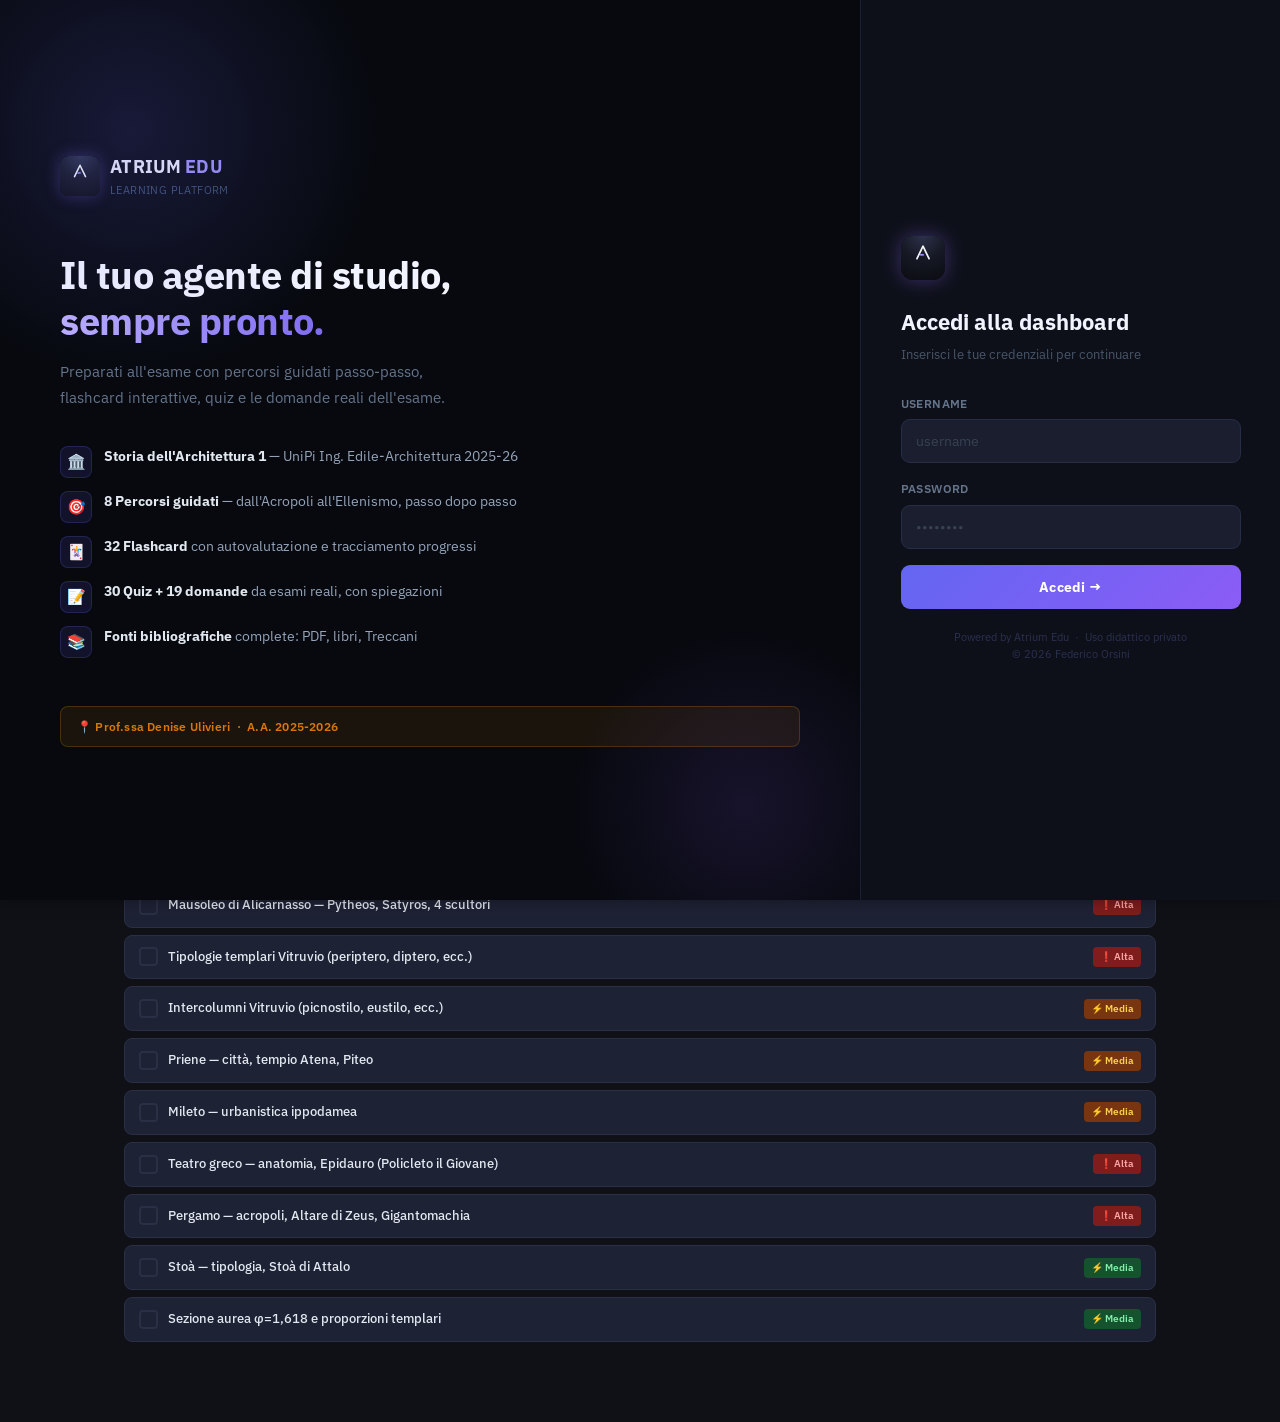
==== index.html @ 93d00b8b "feat: add Storia dell'Architettura 1 exam prep dashboard Single-file dashboard with login gate, Atri" ====
<!DOCTYPE html>
<html lang="it">
<head>
<meta charset="UTF-8">
<meta name="viewport" content="width=device-width, initial-scale=1.0">
<title>Storia dell'Architettura 1 — UniPi</title>
<style>
@import url("https://fonts.googleapis.com/css2?family=IBM+Plex+Sans:ital,wght@0,400;0,500;0,600;0,700;1,400&family=IBM+Plex+Mono:wght@400;600&display=swap");
:root{--bg:#0f1117;--surface:#181c27;--surface2:#1e2235;--border:#2a2f45;--accent:#4ade80;--accent2:#60a5fa;--accent3:#f59e0b;--accent4:#f472b6;--danger:#f87171;--text:#e2e8f0;--muted:#64748b;--muted2:#94a3b8;}
*{box-sizing:border-box;margin:0;padding:0;}
body{font-family:"IBM Plex Sans",sans-serif;background:var(--bg);color:var(--text);min-height:100vh;font-size:15px;line-height:1.6;}
::-webkit-scrollbar{width:5px;height:5px;}::-webkit-scrollbar-track{background:var(--bg);}::-webkit-scrollbar-thumb{background:var(--border);border-radius:3px;}
header{background:var(--surface);border-bottom:1px solid var(--border);padding:0;position:sticky;top:0;z-index:100;box-shadow:0 2px 20px rgba(0,0,0,.4);}
.header-top{background:#07090f;border-bottom:1px solid #1a1f35;padding:8px 24px;display:flex;align-items:center;gap:12px;}
.header-main{padding:12px 24px;display:flex;align-items:center;justify-content:space-between;background:var(--surface);}
.atrium-logo{display:flex;align-items:center;gap:10px;text-decoration:none;transition:opacity .2s;}.atrium-logo:hover{opacity:.8;}
.atrium-icon{width:28px;height:28px;border-radius:7px;overflow:hidden;display:flex;align-items:center;justify-content:center;box-shadow:0 0 12px rgba(124,99,240,.4);flex-shrink:0;}
.atrium-wordmark{font-size:13px;font-weight:800;color:#e2e8f0;letter-spacing:.5px;}
.atrium-edu-tag{font-size:12px;font-weight:700;color:#818cf8;margin-left:-2px;letter-spacing:.2px;}
.header-divider{width:1px;height:16px;background:#2a3050;margin:0 8px;}
.header-subbrand{font-size:11px;color:#6b7fa3;letter-spacing:.3px;}
.logo{display:flex;align-items:center;gap:12px;}.logo-icon{width:38px;height:38px;background:linear-gradient(135deg,#b45309,#9333ea);border-radius:10px;display:flex;align-items:center;justify-content:center;font-size:19px;box-shadow:0 0 14px rgba(147,51,234,.25);flex-shrink:0;}.logo-text{font-weight:700;font-size:17px;color:var(--text);}.logo-sub{font-size:11px;color:var(--muted);margin-top:1px;}
.timer-bar{display:flex;align-items:center;gap:10px;background:var(--surface2);border:1px solid var(--border);border-radius:8px;padding:7px 13px;font-family:"IBM Plex Mono",monospace;font-size:13px;}.timer-dot{width:7px;height:7px;border-radius:50%;background:var(--accent);animation:pulse 2s infinite;}@keyframes pulse{0%,100%{opacity:1}50%{opacity:.3}}
.progress-strip{background:var(--surface);border-bottom:1px solid var(--border);padding:10px 24px;display:flex;gap:10px;align-items:center;}.prog-label{font-size:12px;color:var(--muted2);min-width:72px;}.prog-bar-wrap{flex:1;background:var(--surface2);border-radius:4px;height:5px;overflow:hidden;}.prog-bar{height:100%;background:linear-gradient(90deg,var(--accent3),var(--accent4));border-radius:4px;transition:width .5s;}.prog-pct{font-family:"IBM Plex Mono",monospace;font-size:12px;color:var(--accent3);min-width:34px;text-align:right;}
.tabs{background:var(--surface);border-bottom:1px solid var(--border);padding:0 20px;display:flex;overflow-x:auto;}.tab{padding:11px 16px;cursor:pointer;font-size:13px;font-weight:500;color:var(--muted2);border-bottom:2px solid transparent;white-space:nowrap;transition:all .2s;background:none;border-top:none;border-left:none;border-right:none;}.tab:hover{color:var(--text);}.tab.active{color:var(--accent3);border-bottom-color:var(--accent3);}
main{padding:20px 24px;max-width:1080px;margin:0 auto;width:100%;}
.section{display:none;}.section.active{display:block;}
.section-header{margin-bottom:20px;}.section-header h2{font-size:21px;font-weight:700;}.section-header p{color:var(--muted2);font-size:14px;margin-top:4px;}
.card{background:var(--surface);border:1px solid var(--border);border-radius:12px;padding:18px;}.card-title{font-size:11px;font-weight:600;letter-spacing:.8px;text-transform:uppercase;color:var(--muted2);margin-bottom:10px;}
.btn{padding:9px 18px;border-radius:8px;border:1px solid var(--border);cursor:pointer;font-family:"IBM Plex Sans",sans-serif;font-size:13px;font-weight:600;transition:all .15s;background:var(--surface2);color:var(--text);}.btn:hover{border-color:var(--accent3);}.btn.primary{background:var(--accent3);color:#000;border-color:var(--accent3);}.btn.success{background:var(--accent);color:#000;border-color:var(--accent);}.btn.danger{background:var(--danger);color:#000;border-color:var(--danger);}.btn.warn{background:var(--accent3);color:#000;border-color:var(--accent3);}.btn:disabled{opacity:.4;cursor:not-allowed;}
.morale-box{background:linear-gradient(135deg,#1a0f2e,#2a1a0e,#1a1500);border:1px solid #4a3a10;border-radius:12px;padding:18px;margin-bottom:20px;display:flex;gap:14px;align-items:flex-start;}.morale-emoji{font-size:32px;}.morale-title{font-weight:700;font-size:15px;color:var(--accent3);margin-bottom:5px;}.morale-text{font-size:13px;color:var(--muted2);line-height:1.7;}
.stat-grid{display:grid;grid-template-columns:repeat(auto-fill,minmax(140px,1fr));gap:10px;margin-bottom:20px;}.stat-card{background:var(--surface);border:1px solid var(--border);border-radius:10px;padding:14px;text-align:center;}.stat-num{font-size:30px;font-weight:700;font-family:"IBM Plex Mono",monospace;}.stat-num.green{color:var(--accent);}.stat-num.blue{color:var(--accent2);}.stat-num.yellow{color:var(--accent3);}.stat-num.pink{color:var(--accent4);}.stat-label{font-size:11px;color:var(--muted2);margin-top:3px;}
.topic-list{display:flex;flex-direction:column;gap:7px;}.topic-item{background:var(--surface2);border:1px solid var(--border);border-radius:8px;padding:11px 14px;display:flex;align-items:center;gap:10px;cursor:pointer;transition:border-color .2s;}.topic-item:hover{border-color:var(--accent3);}.topic-item.done{border-color:var(--accent);opacity:.7;}.topic-check{width:19px;height:19px;border:2px solid var(--border);border-radius:4px;flex-shrink:0;display:flex;align-items:center;justify-content:center;font-size:11px;transition:all .2s;}.topic-item.done .topic-check{background:var(--accent);border-color:var(--accent);color:#000;}.topic-name{font-size:13px;font-weight:500;flex:1;}.topic-tag{font-size:10px;font-weight:600;padding:2px 7px;border-radius:4px;white-space:nowrap;}.tag-hot{background:#7f1d1d;color:#fca5a5;}.tag-mid{background:#78350f;color:#fcd34d;}.tag-ok{background:#14532d;color:#86efac;}
.acc-item{background:var(--surface);border:1px solid var(--border);border-radius:10px;margin-bottom:8px;overflow:hidden;}.acc-header{padding:13px 16px;cursor:pointer;display:flex;align-items:center;gap:10px;transition:background .15s;}.acc-header:hover{background:var(--surface2);}.acc-title{font-size:13px;font-weight:600;flex:1;}.acc-chev{font-size:11px;color:var(--muted);transition:transform .2s;}.acc-item.open .acc-chev{transform:rotate(180deg);}.acc-body{max-height:0;overflow:hidden;transition:max-height .4s ease;}.acc-item.open .acc-body{max-height:6000px;}.acc-inner{padding:0 16px 16px;}.acc-body ul{padding-left:16px;}.acc-body li{font-size:13px;color:var(--muted2);margin-bottom:4px;line-height:1.6;}
.hbox{background:var(--surface2);border-left:3px solid var(--accent3);padding:11px 14px;border-radius:0 8px 8px 0;margin:8px 0;font-size:12px;font-family:"IBM Plex Mono",monospace;color:var(--accent);line-height:1.8;}
.fc-filter{display:flex;gap:7px;flex-wrap:wrap;margin-bottom:14px;}.filter-btn{padding:5px 12px;border-radius:20px;border:1px solid var(--border);background:var(--surface2);color:var(--muted2);cursor:pointer;font-size:12px;font-weight:500;transition:all .15s;}.filter-btn.active{border-color:var(--accent3);color:var(--accent3);}
.flashcard-area{display:flex;flex-direction:column;align-items:center;gap:16px;}.fc-meta{display:flex;gap:10px;align-items:center;}.fc-counter{font-family:"IBM Plex Mono",monospace;font-size:13px;color:var(--muted2);}.fc-cat-badge{font-size:11px;font-weight:600;padding:2px 9px;border-radius:20px;background:var(--surface2);color:var(--accent3);border:1px solid var(--border);}
.flashcard{width:100%;max-width:680px;min-height:240px;cursor:pointer;perspective:1000px;}.fc-inner{position:relative;width:100%;min-height:240px;transition:transform .5s;transform-style:preserve-3d;}.flashcard.flipped .fc-inner{transform:rotateY(180deg);}.fc-front,.fc-back{position:absolute;width:100%;min-height:240px;backface-visibility:hidden;border-radius:14px;padding:28px;display:flex;flex-direction:column;justify-content:center;}.fc-front{background:var(--surface);border:1px solid var(--border);}.fc-back{background:var(--surface2);border:1px solid var(--accent3);transform:rotateY(180deg);}.fc-label{font-size:10px;font-weight:600;letter-spacing:.8px;text-transform:uppercase;color:var(--muted);margin-bottom:12px;}.fc-question{font-size:18px;font-weight:600;line-height:1.4;}.fc-answer{font-size:14px;line-height:1.8;color:var(--muted2);}.fc-answer strong{color:var(--accent3);}.fc-hint{font-size:11px;color:var(--muted);margin-top:14px;}.fc-actions{display:flex;gap:8px;}
.quiz-wrap{max-width:680px;margin:0 auto;}.quiz-q{font-size:17px;font-weight:600;margin-bottom:18px;line-height:1.5;}.quiz-options{display:flex;flex-direction:column;gap:9px;}.quiz-opt{padding:13px 16px;border-radius:9px;border:1px solid var(--border);background:var(--surface2);cursor:pointer;font-size:13px;color:var(--text);transition:all .15s;text-align:left;font-family:"IBM Plex Sans",sans-serif;}.quiz-opt:hover:not(.locked){border-color:var(--accent3);}.quiz-opt.correct{border-color:var(--accent);background:rgba(74,222,128,.12);}.quiz-opt.wrong{border-color:var(--danger);background:rgba(248,113,113,.12);}.quiz-opt.locked{cursor:default;}.quiz-expl{margin-top:14px;padding:12px 16px;background:var(--surface2);border-left:3px solid var(--accent3);border-radius:0 8px 8px 0;font-size:13px;color:var(--muted2);display:none;}.quiz-expl.show{display:block;}.quiz-score-bar{font-family:"IBM Plex Mono",monospace;font-size:12px;color:var(--muted2);margin-bottom:16px;}.quiz-prog{width:100%;background:var(--surface2);border-radius:4px;height:4px;margin-bottom:16px;overflow:hidden;}.quiz-prog-bar{height:100%;background:var(--accent3);border-radius:4px;transition:width .3s;}.quiz-result{text-align:center;padding:36px 20px;}.quiz-result .big-score{font-size:60px;font-weight:700;font-family:"IBM Plex Mono",monospace;}
.domanda-item{background:var(--surface2);border-radius:7px;padding:10px 13px;margin-bottom:6px;font-size:13px;color:var(--muted2);border-left:3px solid var(--border);cursor:pointer;transition:border-color .15s;}.domanda-item:hover{border-color:var(--accent3);}.domanda-item.hot{border-left-color:var(--danger);}.domanda-item.mid{border-left-color:var(--accent3);}.domanda-item.ok{border-left-color:var(--accent);}.domanda-ans{display:none;margin-top:8px;padding:10px 12px;background:var(--bg);border-radius:6px;font-size:12px;color:var(--muted2);line-height:1.7;border:1px solid var(--border);}.domanda-item.open .domanda-ans{display:block;}
table{width:100%;border-collapse:collapse;font-size:12px;}th{background:var(--surface2);color:var(--muted2);font-weight:600;padding:9px 11px;text-align:left;border-bottom:1px solid var(--border);font-size:10px;letter-spacing:.5px;text-transform:uppercase;}td{padding:9px 11px;border-bottom:1px solid var(--border);}tr:last-child td{border-bottom:none;}tr:hover td{background:var(--surface2);}
.chip{display:inline-block;font-size:10px;font-weight:600;padding:2px 6px;border-radius:4px;margin:1px;}.chip-red{background:rgba(248,113,113,.15);color:var(--danger);}.chip-yellow{background:rgba(245,158,11,.15);color:var(--accent3);}.chip-green{background:rgba(74,222,128,.15);color:var(--accent);}.chip-blue{background:rgba(96,165,250,.15);color:var(--accent2);}
.tip-box{background:rgba(74,222,128,.07);border:1px solid rgba(74,222,128,.25);border-radius:9px;padding:13px 15px;margin-bottom:12px;}.tip-title{font-size:12px;font-weight:700;color:var(--accent);margin-bottom:7px;}.tip-text{font-size:13px;color:var(--muted2);line-height:1.6;}
.alert-box{background:rgba(248,113,113,.08);border:1px solid rgba(248,113,113,.3);border-radius:9px;padding:13px 15px;margin-bottom:12px;}.alert-title{font-size:12px;font-weight:700;color:var(--danger);margin-bottom:7px;}.alert-text{font-size:13px;color:var(--muted2);line-height:1.6;}
.phbox{background:var(--surface2);border-left:3px solid var(--accent3);padding:12px 16px;border-radius:0 8px 8px 0;margin:8px 0;font-size:13px;line-height:1.7;}.phbox.green{border-color:var(--accent);}.phbox.blue{border-color:var(--accent2);}.phbox.red{border-color:var(--danger);}
.stbl{width:100%;border-collapse:collapse;margin:10px 0;font-size:12px;}.stbl th{background:rgba(245,158,11,.1);color:var(--accent3);padding:8px 10px;text-align:left;border:1px solid var(--border);}.stbl td{padding:8px 10px;border:1px solid var(--border);color:var(--muted2);}.stbl td strong{color:var(--text);}
.info-block{background:var(--surface);border:1px solid var(--border);border-radius:10px;padding:16px;margin-bottom:12px;}.ib-title{font-size:12px;font-weight:700;color:var(--accent3);letter-spacing:.5px;text-transform:uppercase;margin-bottom:10px;}.info-list{list-style:none;}.info-list li{font-size:13px;color:var(--muted2);padding:5px 0;border-bottom:1px solid var(--border);line-height:1.5;}.info-list li:last-child{border-bottom:none;}.info-list li strong{color:var(--text);}
.prof-header{background:var(--surface);border:1px solid var(--border);border-radius:12px;padding:20px;margin-bottom:16px;display:flex;gap:16px;align-items:flex-start;}.prof-avatar{width:60px;height:60px;border-radius:50%;background:linear-gradient(135deg,var(--accent3),var(--accent4));display:flex;align-items:center;justify-content:center;font-size:28px;flex-shrink:0;}.prof-name{font-weight:700;font-size:18px;}.prof-role{font-size:13px;color:var(--muted2);margin-top:3px;}.prof-tags{display:flex;gap:6px;flex-wrap:wrap;margin-top:8px;}
.edificio-card{background:var(--surface);border:1px solid var(--border);border-radius:10px;padding:16px;margin-bottom:10px;border-left:3px solid var(--accent3);}.ed-title{font-weight:700;font-size:14px;color:var(--text);margin-bottom:4px;}.ed-meta{font-size:12px;color:var(--accent3);font-family:"IBM Plex Mono",monospace;margin-bottom:8px;}.ed-body{font-size:13px;color:var(--muted2);line-height:1.6;}
.periodo-badge{display:inline-block;font-size:10px;font-weight:700;padding:2px 8px;border-radius:12px;margin-bottom:8px;}.pb-classico{background:rgba(96,165,250,.15);color:var(--accent2);}.pb-tardoclassico{background:rgba(245,158,11,.15);color:var(--accent3);}.pb-ellenismo{background:rgba(244,114,182,.15);color:var(--accent4);}
.percorsi-grid{display:grid;grid-template-columns:repeat(auto-fill,minmax(240px,1fr));gap:14px;margin-bottom:24px;}.percorso-card{background:var(--surface);border:1px solid var(--border);border-radius:12px;padding:18px;cursor:pointer;transition:border-color .2s,transform .15s;position:relative;overflow:hidden;}.percorso-card::before{content:"";position:absolute;top:0;left:0;right:0;height:3px;}.percorso-card.c1::before{background:linear-gradient(90deg,var(--accent2),var(--accent4));}.percorso-card.c2::before{background:linear-gradient(90deg,var(--accent3),var(--accent));}.percorso-card.c3::before{background:linear-gradient(90deg,var(--accent4),var(--accent3));}.percorso-card.c4::before{background:linear-gradient(90deg,var(--accent),var(--accent2));}.percorso-card:hover{border-color:var(--accent3);transform:translateY(-2px);}.p-icon{font-size:28px;margin-bottom:10px;}.p-title{font-weight:700;font-size:14px;margin-bottom:5px;}.p-desc{font-size:12px;color:var(--muted2);line-height:1.5;}.p-meta{display:flex;gap:8px;margin-top:10px;align-items:center;}.p-steps{font-size:11px;color:var(--muted);font-family:"IBM Plex Mono",monospace;}
.player{max-width:720px;margin:0 auto;}.player-header{display:flex;align-items:center;gap:12px;margin-bottom:18px;flex-wrap:wrap;}.player-back{cursor:pointer;color:var(--muted2);font-size:13px;border:1px solid var(--border);padding:6px 12px;border-radius:7px;background:none;transition:all .2s;}.player-back:hover{color:var(--text);border-color:var(--accent3);}.player-title{font-weight:700;font-size:16px;}.player-prog{flex:1;min-width:80px;background:var(--surface2);border-radius:4px;height:5px;overflow:hidden;}.player-prog-bar{height:100%;background:var(--accent3);border-radius:4px;transition:width .4s;}.player-step-num{font-family:"IBM Plex Mono",monospace;font-size:12px;color:var(--muted2);white-space:nowrap;}
.step-type-label{font-size:10px;font-weight:700;letter-spacing:.8px;text-transform:uppercase;margin-bottom:10px;padding:3px 9px;border-radius:4px;display:inline-block;}.lbl-info{background:rgba(96,165,250,.15);color:var(--accent2);}.lbl-concept{background:rgba(74,222,128,.15);color:var(--accent);}.lbl-check{background:rgba(244,114,182,.15);color:var(--accent4);}.lbl-recap{background:rgba(245,158,11,.2);color:var(--accent3);}
.step-content{background:var(--surface);border:1px solid var(--border);border-radius:12px;padding:22px;min-height:200px;}.step-h{font-size:18px;font-weight:700;margin-bottom:12px;line-height:1.4;}.step-body{font-size:14px;color:var(--muted2);line-height:1.8;}.step-body strong{color:var(--text);}
.check-q{font-size:16px;font-weight:600;margin-bottom:14px;}.check-opts{display:flex;flex-direction:column;gap:8px;}.check-opt{padding:12px 14px;border-radius:9px;border:1px solid var(--border);background:var(--surface2);cursor:pointer;font-size:13px;color:var(--text);transition:all .15s;text-align:left;font-family:"IBM Plex Sans",sans-serif;}.check-opt:hover:not(.locked){border-color:var(--accent3);}.check-opt.correct{border-color:var(--accent);background:rgba(74,222,128,.12);}.check-opt.wrong{border-color:var(--danger);background:rgba(248,113,113,.12);}.check-opt.locked{cursor:default;}.check-fb{margin-top:12px;padding:11px 14px;border-radius:8px;font-size:13px;display:none;}.check-fb.show{display:block;}.check-fb.ok{background:rgba(74,222,128,.12);border:1px solid var(--accent);color:var(--accent);}.check-fb.ko{background:rgba(248,113,113,.12);border:1px solid var(--danger);color:var(--danger);}
.step-nav{display:flex;gap:10px;margin-top:16px;align-items:center;flex-wrap:wrap;}.step-score{font-family:"IBM Plex Mono",monospace;font-size:12px;color:var(--muted2);margin-left:auto;}
.warn-badge{display:flex;align-items:center;gap:5px;background:rgba(245,158,11,.12);border:1px solid rgba(245,158,11,.35);border-radius:6px;padding:4px 10px;font-size:11px;font-weight:600;color:var(--accent3);cursor:pointer;transition:background .15s;white-space:nowrap;}.warn-badge:hover{background:rgba(245,158,11,.22);}
.warn-overlay{display:none;position:fixed;inset:0;z-index:999;background:rgba(0,0,0,.6);backdrop-filter:blur(3px);align-items:center;justify-content:center;}.warn-overlay.open{display:flex;}.warn-modal{background:var(--surface);border:1px solid var(--border);border-radius:14px;padding:24px;max-width:520px;width:90%;box-shadow:0 24px 60px rgba(0,0,0,.6);}.warn-modal-title{font-size:16px;font-weight:700;color:var(--accent3);margin-bottom:12px;}.warn-modal-body{font-size:13px;color:var(--muted2);line-height:1.7;}.warn-source-list{list-style:none;margin-top:12px;}.warn-source-list li{padding:6px 0;border-bottom:1px solid var(--border);font-size:12px;}.warn-source-list li:last-child{border-bottom:none;}.warn-source-list .icon{margin-right:6px;}.warn-modal-close{margin-top:16px;display:flex;justify-content:flex-end;}
.fonte-acc{background:var(--surface);border:1px solid var(--border);border-radius:10px;margin-bottom:8px;overflow:hidden;}.fonte-header{padding:12px 16px;cursor:pointer;display:flex;align-items:center;gap:10px;transition:background .15s;border-left:4px solid var(--accent3);}.fonte-header:hover{background:var(--surface2);}.fonte-header.pdf-color{border-left-color:var(--danger);}.fonte-header.book-color{border-left-color:var(--accent2);}.fonte-header.web-color{border-left-color:var(--accent);}.fonte-title{font-size:13px;font-weight:600;flex:1;}.fonte-badge{font-size:10px;font-weight:700;padding:2px 8px;border-radius:4px;}.badge-pdf{background:rgba(248,113,113,.15);color:var(--danger);}.badge-libro{background:rgba(96,165,250,.15);color:var(--accent2);}.badge-web{background:rgba(74,222,128,.15);color:var(--accent);}.fonte-body{max-height:0;overflow:hidden;transition:max-height .3s ease;}.fonte-acc.open .fonte-body{max-height:2000px;}.fonte-inner{padding:0 16px 14px;}
@media(max-width:600px){main{padding:14px;}header{padding:11px 14px;}.timer-bar{display:none;}}

/* ── LOGIN OVERLAY ── */
@keyframes loginFadeIn{from{opacity:0;transform:scale(1.01)}to{opacity:1;transform:scale(1)}}
@keyframes loginFadeOut{from{opacity:1}to{opacity:0;transform:scale(.99)}}
.login-overlay{position:fixed;inset:0;z-index:9999;background:#07090f;display:flex;align-items:stretch;animation:loginFadeIn .35s ease both;}
.login-split{display:flex;width:100%;min-height:100vh;}
.login-left{flex:1.3;background:#07090f;padding:56px 60px;display:flex;flex-direction:column;justify-content:center;position:relative;overflow:hidden;}
.login-left::before{content:"";position:absolute;top:-120px;left:-120px;width:500px;height:500px;background:radial-gradient(circle,rgba(99,102,241,.18) 0%,transparent 70%);pointer-events:none;}
.login-left::after{content:"";position:absolute;bottom:-80px;right:-60px;width:350px;height:350px;background:radial-gradient(circle,rgba(139,92,246,.12) 0%,transparent 70%);pointer-events:none;}
.login-atrium-brand{display:flex;align-items:center;gap:10px;margin-bottom:52px;}
.login-atrium-brand svg{border-radius:8px;box-shadow:0 0 16px rgba(124,99,240,.35);}
.login-tagline{font-size:38px;font-weight:800;line-height:1.2;color:#f1f3ff;margin-bottom:16px;letter-spacing:-.5px;}
.login-tagline span{background:linear-gradient(90deg,#bcafff,#7d6bf0);-webkit-background-clip:text;-webkit-text-fill-color:transparent;background-clip:text;}
.login-sub{font-size:15px;color:#64748b;line-height:1.7;margin-bottom:36px;max-width:420px;}
.login-features{list-style:none;display:flex;flex-direction:column;gap:13px;margin-bottom:48px;}
.login-features li{display:flex;align-items:flex-start;gap:12px;font-size:14px;color:#94a3b8;line-height:1.5;}
.login-features li strong{color:#e2e8f0;}
.login-feat-icon{width:32px;height:32px;border-radius:8px;background:rgba(99,102,241,.12);border:1px solid rgba(99,102,241,.2);display:flex;align-items:center;justify-content:center;font-size:15px;flex-shrink:0;}
.login-course-badge{display:inline-flex;align-items:center;gap:8px;background:rgba(245,158,11,.08);border:1px solid rgba(245,158,11,.2);border-radius:8px;padding:10px 16px;font-size:12px;color:#d97706;font-weight:600;letter-spacing:.2px;}
.login-right{width:420px;flex-shrink:0;background:#0e1019;border-left:1px solid #1a1f35;display:flex;align-items:center;justify-content:center;padding:40px 32px;}
.login-form-card{width:100%;max-width:340px;}
.login-form-icon{width:44px;height:44px;border-radius:12px;overflow:hidden;margin-bottom:24px;box-shadow:0 0 20px rgba(124,99,240,.4);}
.login-form-card h2{font-size:22px;font-weight:700;color:#f1f3ff;margin-bottom:6px;}
.login-form-sub{font-size:13px;color:#475569;margin-bottom:28px;}
.login-field{margin-bottom:16px;}
.login-field label{display:block;font-size:12px;font-weight:600;color:#64748b;letter-spacing:.4px;text-transform:uppercase;margin-bottom:6px;}
.login-field input{width:100%;background:#1a1e2e;border:1px solid #252d47;border-radius:9px;padding:12px 14px;font-size:14px;color:#e2e8f0;font-family:"IBM Plex Sans",sans-serif;outline:none;transition:border-color .2s;}
.login-field input:focus{border-color:#6366f1;box-shadow:0 0 0 3px rgba(99,102,241,.12);}
.login-field input::placeholder{color:#374151;}
.login-error{display:none;background:rgba(248,113,113,.1);border:1px solid rgba(248,113,113,.25);border-radius:7px;padding:9px 12px;font-size:12px;color:#f87171;margin-bottom:14px;}
.login-btn{width:100%;padding:13px;border-radius:9px;border:none;background:linear-gradient(135deg,#6366f1,#8b5cf6);color:#fff;font-size:14px;font-weight:700;cursor:pointer;font-family:"IBM Plex Sans",sans-serif;letter-spacing:.2px;transition:opacity .2s,transform .15s;margin-bottom:20px;}
.login-btn:hover{opacity:.9;transform:translateY(-1px);}
.login-btn:active{transform:translateY(0);}
.login-footer-note{font-size:11px;color:#2a3050;text-align:center;line-height:1.6;}
@media(max-width:700px){.login-left{display:none;}.login-right{width:100%;border-left:none;background:#07090f;}}
</style>
</head>
<body>

<!-- ══════════════════════════════════════════════
     LOGIN OVERLAY
══════════════════════════════════════════════ -->
<div id="loginOverlay" class="login-overlay">
  <div class="login-split">

    <!-- LEFT: marketing -->
    <div class="login-left">
      <!-- Atrium Edu brand -->
      <div class="login-atrium-brand">
        <svg xmlns="http://www.w3.org/2000/svg" viewBox="0 0 512 512" fill="none" width="40" height="40">
          <defs>
            <radialGradient id="libg" cx="0.5" cy="0" r="1.15">
              <stop offset="0" stop-color="#2b3149"/><stop offset="0.46" stop-color="#161924"/><stop offset="1" stop-color="#0a0b11"/>
            </radialGradient>
            <linearGradient id="liacc" x1="0" y1="0" x2="1" y2="1">
              <stop offset="0" stop-color="#bcafff"/><stop offset="1" stop-color="#7d6bf0"/>
            </linearGradient>
          </defs>
          <rect x="0" y="0" width="512" height="512" rx="116" fill="url(#libg)"/>
          <g transform="translate(155 88) scale(2.197)" fill="none">
            <path d="M14 80 L46 14 L78 80" stroke="#f4f5fb" stroke-width="9" stroke-linecap="round" stroke-linejoin="round"/>
            <rect x="30" y="55" width="22" height="9" rx="4.5" fill="url(#liacc)"/>
          </g>
        </svg>
        <div>
          <div style="font-size:18px;font-weight:800;color:#e8eaf6;letter-spacing:.3px;">ATRIUM <span style="color:#9b8ff5;">EDU</span></div>
          <div style="font-size:11px;color:#3d4f70;letter-spacing:.4px;margin-top:1px;">LEARNING PLATFORM</div>
        </div>
      </div>

      <!-- headline -->
      <h1 class="login-tagline">Il tuo agente di studio,<br><span>sempre pronto.</span></h1>
      <p class="login-sub">Preparati all'esame con percorsi guidati passo-passo, flashcard interattive, quiz e le domande reali dell'esame.</p>

      <!-- feature list -->
      <ul class="login-features">
        <li>
          <div class="login-feat-icon">🏛️</div>
          <div><strong>Storia dell'Architettura 1</strong> — UniPi Ing. Edile-Architettura 2025-26</div>
        </li>
        <li>
          <div class="login-feat-icon">🎯</div>
          <div><strong>8 Percorsi guidati</strong> — dall'Acropoli all'Ellenismo, passo dopo passo</div>
        </li>
        <li>
          <div class="login-feat-icon">🃏</div>
          <div><strong>32 Flashcard</strong> con autovalutazione e tracciamento progressi</div>
        </li>
        <li>
          <div class="login-feat-icon">📝</div>
          <div><strong>30 Quiz + 19 domande</strong> da esami reali, con spiegazioni</div>
        </li>
        <li>
          <div class="login-feat-icon">📚</div>
          <div><strong>Fonti bibliografiche</strong> complete: PDF, libri, Treccani</div>
        </li>
      </ul>

      <!-- course badge -->
      <div class="login-course-badge">
        📍 Prof.ssa Denise Ulivieri &nbsp;·&nbsp; A.A. 2025-2026
      </div>
    </div>

    <!-- RIGHT: form -->
    <div class="login-right">
      <div class="login-form-card">
        <!-- small icon -->
        <div class="login-form-icon">
          <svg xmlns="http://www.w3.org/2000/svg" viewBox="0 0 512 512" fill="none" width="44" height="44">
            <defs>
              <radialGradient id="lfibg" cx="0.5" cy="0" r="1.15">
                <stop offset="0" stop-color="#2b3149"/><stop offset="0.46" stop-color="#161924"/><stop offset="1" stop-color="#0a0b11"/>
              </radialGradient>
              <linearGradient id="lfiacc" x1="0" y1="0" x2="1" y2="1">
                <stop offset="0" stop-color="#bcafff"/><stop offset="1" stop-color="#7d6bf0"/>
              </linearGradient>
            </defs>
            <rect x="0" y="0" width="512" height="512" rx="116" fill="url(#lfibg)"/>
            <g transform="translate(155 88) scale(2.197)" fill="none">
              <path d="M14 80 L46 14 L78 80" stroke="#f4f5fb" stroke-width="9" stroke-linecap="round" stroke-linejoin="round"/>
              <rect x="30" y="55" width="22" height="9" rx="4.5" fill="url(#lfiacc)"/>
            </g>
          </svg>
        </div>

        <h2>Accedi alla dashboard</h2>
        <p class="login-form-sub">Inserisci le tue credenziali per continuare</p>

        <div class="login-field">
          <label>Username</label>
          <input id="loginUser" type="text" placeholder="username" autocomplete="username">
        </div>
        <div class="login-field">
          <label>Password</label>
          <input id="loginPass" type="password" placeholder="••••••••" autocomplete="current-password">
        </div>

        <div id="loginError" class="login-error">Credenziali non valide. Riprova.</div>

        <button class="login-btn" onclick="doLogin()">Accedi →</button>

        <div class="login-footer-note">
          Powered by Atrium Edu &nbsp;·&nbsp; Uso didattico privato<br>
          © 2026 Federico Orsini
        </div>
      </div>
    </div>

  </div>
</div>
<!-- /LOGIN OVERLAY -->

<header>
  <!-- top bar: Atrium Edu brand -->
  <div class="header-top">
    <a class="atrium-logo" href="#">
      <!-- Atrium icon reale -->
      <svg xmlns="http://www.w3.org/2000/svg" viewBox="0 0 512 512" fill="none" width="28" height="28" style="border-radius:7px;flex-shrink:0;box-shadow:0 0 10px rgba(124,99,240,.4);">
        <defs>
          <radialGradient id="aibg" cx="0.5" cy="0" r="1.15">
            <stop offset="0" stop-color="#2b3149"/>
            <stop offset="0.46" stop-color="#161924"/>
            <stop offset="1" stop-color="#0a0b11"/>
          </radialGradient>
          <linearGradient id="aiacc" x1="0" y1="0" x2="1" y2="1">
            <stop offset="0" stop-color="#bcafff"/>
            <stop offset="1" stop-color="#7d6bf0"/>
          </linearGradient>
        </defs>
        <rect x="0" y="0" width="512" height="512" rx="116" fill="url(#aibg)"/>
        <g transform="translate(155 88) scale(2.197)" fill="none">
          <path d="M14 80 L46 14 L78 80" stroke="#f4f5fb" stroke-width="9" stroke-linecap="round" stroke-linejoin="round"/>
          <rect x="30" y="55" width="22" height="9" rx="4.5" fill="url(#aiacc)"/>
        </g>
      </svg>
      <!-- wordmark testuale leggibile -->
      <span style="font-size:14px;font-weight:800;color:#e8eaf6;letter-spacing:.3px;font-family:'IBM Plex Sans',sans-serif;">ATRIUM</span><span style="font-size:13px;font-weight:700;color:#9b8ff5;margin-left:4px;letter-spacing:.2px;font-family:'IBM Plex Sans',sans-serif;">EDU</span>
    </a>
    <div class="header-divider"></div>
    <span class="header-subbrand">Agente di Studio · Preparazione Esame</span>
  </div>
  <!-- main bar: corso -->
  <div class="header-main">
    <div class="logo">
      <div class="logo-icon">🏛️</div>
      <div>
        <div style="display:flex;align-items:center;gap:10px;">
          <div class="logo-text">Storia dell'Architettura 1</div>
          <button class="warn-badge" onclick="document.getElementById('warnOverlay').classList.add('open')">⚠️ Fonti parziali</button>
        </div>
        <div class="logo-sub" style="margin-top:3px;">Prof.ssa Denise Ulivieri &nbsp;·&nbsp; UniPi Ingegneria Edile-Architettura &nbsp;·&nbsp; A.A. 2025-26</div>
      </div>
    </div>
    <div id="headerProgress" style="display:flex;align-items:center;gap:8px;font-family:'IBM Plex Mono',monospace;font-size:12px;color:var(--muted);"></div>
  </div>
</header>

<div class="warn-overlay" id="warnOverlay" onclick="if(event.target===this)this.classList.remove('open')">
  <div class="warn-modal">
    <div class="warn-modal-title">⚠️ Fonti non leggibili direttamente</div>
    <div class="warn-modal-body">
      Questa dashboard è stata costruita sui <strong>3 PDF delle slide della prof.ssa Ulivieri</strong> (letti integralmente) e sulle note bibliografiche del corso.<br><br>
      Le seguenti fonti <strong>non sono state lette direttamente</strong> perché testi protetti da copyright non disponibili liberamente online. Il loro contenuto è presente indirettamente tramite le slide:
      <ul class="warn-source-list">
        <li><span class="icon">📖</span><strong>Watkin D.</strong> — Storia dell'architettura occidentale (Zanichelli 2016) · cap. 2-5</li>
        <li><span class="icon">📖</span><strong>Bozzoni C. et al.</strong> — L'architettura del mondo antico (Laterza 2006)</li>
        <li><span class="icon">📖</span><strong>Bonelli R., Bozzoni C.</strong> — Storia dell'architettura medievale (Laterza 2012)</li>
        <li><span class="icon">📖</span><strong>Zevi B.</strong> — Storia e controstoria dell'architettura in Italia (Newton 2005)</li>
      </ul>
      <br>✅ <strong>Fonti lette integralmente:</strong> 5_Fase classica_TEAMS.pdf · 6_eta tardoclassica_TEAMS.pdf · 7_Ellenismo_TEAMS.pdf · Note esame.txt
    </div>
    <div class="warn-modal-close"><button class="btn primary" onclick="document.getElementById('warnOverlay').classList.remove('open')">Capito, chiudi</button></div>
  </div>
</div>
<div class="progress-strip">
  <div class="prog-label">Progressi</div>
  <div class="prog-bar-wrap"><div class="prog-bar" id="mainProgressBar" style="width:0%"></div></div>
  <div class="prog-pct" id="mainProgressPct">0%</div>
</div>
<div class="tabs">
  <button class="tab active" onclick="showSection(this,'home')">🏠 Piano</button>
  <button class="tab" onclick="showSection(this,'percorsi')">🎓 Percorsi</button>
  <button class="tab" onclick="showSection(this,'argomenti')">📚 Argomenti</button>
  <button class="tab" onclick="showSection(this,'classica')">🏛️ Età Classica</button>
  <button class="tab" onclick="showSection(this,'tardoclassica')">🏺 Tardoclassica</button>
  <button class="tab" onclick="showSection(this,'ellenismo')">🌍 Ellenismo</button>
  <button class="tab" onclick="showSection(this,'ordini')">📐 Ordini e Tipologie</button>
  <button class="tab" onclick="showSection(this,'flashcard')">🃏 Flashcard</button>
  <button class="tab" onclick="showSection(this,'quiz')">🎯 Quiz</button>
  <button class="tab" onclick="showSection(this,'domande')">❓ Domande Esame</button>
  <button class="tab" onclick="showSection(this,'prof')">👩‍🏫 La Prof.</button>
  <button class="tab" onclick="showSection(this,'fonti')">📚 Fonti</button>
</div>
<main id="mainContent"></main>

<script>
var _mem={};
var LS=(function(){try{var t='__t';window.localStorage.setItem(t,'1');window.localStorage.removeItem(t);return window.localStorage;}catch(e){return{getItem:function(k){return(k in _mem)?_mem[k]:null;},setItem:function(k,v){_mem[k]=String(v);},removeItem:function(k){delete _mem[k];}};}}());

const SH={};

SH.home=`<div class="stat-grid">
  <div class="stat-card"><div class="stat-num green" id="s-done">0</div><div class="stat-label">Topic completati</div></div>
  <div class="stat-card"><div class="stat-num yellow">3</div><div class="stat-label">Periodi storici</div></div>
  <div class="stat-card"><div class="stat-num blue">18</div><div class="stat-label">Edifici chiave</div></div>
  <div class="stat-card"><div class="stat-num pink">5</div><div class="stat-label">Ordini archit.</div></div>
</div>
<div class="section-header"><h2>Piano Studio — 18 Topic</h2><p>Spunta quando sei sicuro. ❗ alta priorità · ⚡ media · ✓ base</p></div>
<div class="topic-list" id="topicList"></div>`;

SH.percorsi=`<div class="section-header"><h2>Percorsi Guidati</h2><p>Teoria passo-passo con domande di verifica intercalate. Scegli un percorso e avanza.</p></div>
<div class="percorsi-grid" id="percorsiGrid"></div>
<div class="player" id="player" style="display:none">
  <div class="player-header">
    <button class="player-back" onclick="closePlayer()">← Percorsi</button>
    <div class="player-title" id="playerTitle"></div>
    <div class="player-prog"><div class="player-prog-bar" id="playerProgBar" style="width:0%"></div></div>
    <div class="player-step-num" id="playerStepNum">1/1</div>
  </div>
  <div id="playerSteps"></div>
  <div class="step-nav">
    <button class="btn" id="btnPrev" onclick="prevStep()">← Prec.</button>
    <button class="btn primary" id="btnNext" onclick="nextStep()">Avanti →</button>
    <div class="step-score" id="stepScore"></div>
  </div>
</div>`;

SH.argomenti=`<div class="section-header"><h2>Argomenti del Corso</h2><p>Clicca per espandere — concetti chiave, edifici e dati per ogni macro-argomento.</p></div>
<div id="accContainer"></div>`;

SH.classica=`<div class="section-header"><h2>Età Classica — V-IV sec. a.C.</h2><p>Periodo aureo dell'architettura greca. Acropoli di Atene, Olimpia, perfezionamento degli ordini.</p></div>
<div class="tip-box"><div class="tip-title">⚡ Cronologia rapida</div><div class="tip-text">
<strong>480 a.C.</strong> — Distruzione Acropoli da Persiani (Serse) ·
<strong>447-432 a.C.</strong> — Partenone ·
<strong>437-432 a.C.</strong> — Propilei ·
<strong>421-405 a.C.</strong> — Eretteo ·
<strong>468-460 a.C.</strong> — Tempio Zeus, Olimpia
</div></div>

<div class="acc-item"><div class="acc-header" onclick="toggleAcc(this)"><span style="font-size:18px">🗿</span><span class="acc-title">Acropoli di Atene — storia e fasi</span><span class="acc-chev">▼</span></div>
<div class="acc-body"><div class="acc-inner">
<div class="phbox blue"><strong>Dati fisici:</strong> rocca alta 156 m s.l.m. · pianoro sommitale 140 × 280 m · accesso unico a NW</div>
<div class="phbox"><strong>Fasi storiche:</strong><br>
• <strong>Micenea</strong> (II mill. a.C.) — palazzo miceneo + mura ciclopiche<br>
• <strong>Arcaica</strong> (VII-VI sec.) — primo Partenone (Hekatompedon), Propilei arcaici<br>
• <strong>Classica</strong> (V-IV sec.) — ricostruzione periclea dopo 480 a.C.<br>
• <strong>Ellenistica-romana</strong> — aggiunte e modifiche minori</div>
<div class="phbox green"><strong>480 a.C.</strong>: Serse distrugge l'Acropoli durante la seconda guerra persiana. Pericle (461-429) avvia la grande ricostruzione con supervisione artistica di <strong>Fidia</strong>.</div>
<table class="stbl"><thead><tr><th>Edificio</th><th>Date</th><th>Architetto/i</th><th>Ordine</th></tr></thead><tbody>
<tr><td><strong>Partenone</strong></td><td>447-432 a.C.</td><td>Ictino + Callicrate</td><td>Dorico</td></tr>
<tr><td><strong>Propilei</strong></td><td>437-432 a.C.</td><td>Mnesicle</td><td>Dorico + Ionico</td></tr>
<tr><td><strong>Tempio Athena Nike</strong></td><td>427-424 a.C.</td><td>Callicrate</td><td>Ionico</td></tr>
<tr><td><strong>Eretteo</strong></td><td>421-405 a.C.</td><td>?</td><td>Ionico</td></tr>
</tbody></table>
</div></div></div>

<div class="acc-item"><div class="acc-header" onclick="toggleAcc(this)"><span style="font-size:18px">🏛️</span><span class="acc-title">Partenone — il capolavoro del Dorico</span><span class="acc-chev">▼</span></div>
<div class="acc-body"><div class="acc-inner">
<div class="phbox blue"><strong>Dati fondamentali:</strong><br>
Date: <strong>447-432 a.C.</strong> (inaugurato 438 a.C. alle Panatenee)<br>
Architetti: <strong>Ictino</strong> e <strong>Callicrate</strong> · Sculture: <strong>Fidia</strong><br>
Tipo: periptero dorico · Colonne: <strong>8 × 17</strong> (ottastilo)<br>
Stilobate: <strong>30,88 × 69,54 m</strong></div>
<div class="phbox"><strong>Pianta:</strong><br>
• Camera Est (Naos): statua crisoelefantina di Atena Parthenos di Fidia (h. ~12 m)<br>
• Camera Ovest (Partenone/Opistodomo): tesoreria della Lega Delio-Attica<br>
• Fregio doricoc esterno: 92 metope con Centauromachia, Amazzonomachia, Gigantomachia, Guerra di Troia<br>
• Fregio ionico continuo interno (lungh. 160 m): processione delle Panatenee (438-432 a.C.)</div>
<div class="phbox green"><strong>Raffinamenti ottici — DA MEMORIZZARE:</strong><br>
1. <strong>Curvatura dello stilobate</strong>: convessità verso l'alto (non è piatto!)<br>
2. <strong>Entasi delle colonne</strong>: rigonfiamento nel terzo inferiore<br>
3. <strong>Inclinazione delle colonne</strong>: angolari inclinate verso il centro (0,07 m)<br>
4. <strong>Inclinazione della trabeazione</strong>: piega leggermente verso l'interno<br>
5. <strong>Colonne angolari</strong>: più tozze per effetto visivo corretto<br>
→ Tutto per <em>correggere le distorsioni ottiche</em> della visione umana</div>
<div class="phbox"><strong>Policromia:</strong> ricostruzione di <strong>Hittorff</strong> (XIX sec.) — colori rosso, blu, oro su triglifi, metope e sculture. Il marmo antico non era mai bianco nella visione moderna.</div>
</div></div></div>

<div class="acc-item"><div class="acc-header" onclick="toggleAcc(this)"><span style="font-size:18px">🚪</span><span class="acc-title">Propilei — ingresso monumentale</span><span class="acc-chev">▼</span></div>
<div class="acc-body"><div class="acc-inner">
<div class="phbox blue"><strong>Date:</strong> 437-432 a.C. · <strong>Architetto:</strong> Mnesicle</div>
<div class="phbox"><strong>Caratteristiche:</strong><br>
• Corpo centrale: facciata esastila dorica sia a est che a ovest<br>
• Ali laterali nord (Pinacoteca) e sud<br>
• Interno: colonne ioniche che fiancheggiano il percorso sacro<br>
• Misto ordine dorico (esterno) + ionico (interno) — <em>contaminazione controllata</em><br>
• Non completato per scoppio guerra del Peloponneso (431 a.C.)</div>
</div></div></div>

<div class="acc-item"><div class="acc-header" onclick="toggleAcc(this)"><span style="font-size:18px">⚡</span><span class="acc-title">Tempio di Athena Nike</span><span class="acc-chev">▼</span></div>
<div class="acc-body"><div class="acc-inner">
<div class="phbox blue"><strong>Architetto:</strong> Callicrate · <strong>Tipo:</strong> anfiprostilo tetrastilo ionico · sul Pyrgos (bastione SW)</div>
<div class="phbox"><strong>Caratteristiche:</strong><br>
• Dimensioni ridotte (5,44 × 8,27 m stilobate) — il più piccolo sull'Acropoli<br>
• 4 colonne ioniche su entrambe le fronti<br>
• Balaustra del Pyrgos con rilievi di Nike: ca. 420 a.C.<br>
• Prima vittoria dell'ordine ionico sull'Acropoli</div>
</div></div></div>

<div class="acc-item"><div class="acc-header" onclick="toggleAcc(this)"><span style="font-size:18px">👑</span><span class="acc-title">Eretteo e Loggia delle Korai (Cariatidi)</span><span class="acc-chev">▼</span></div>
<div class="acc-body"><div class="acc-inner">
<div class="phbox blue"><strong>Date:</strong> 421-405 a.C. · ordine ionico · pianta irregolare a più livelli</div>
<div class="phbox"><strong>Caratteristiche:</strong><br>
• Raccoglie più luoghi sacri: tomba di Erittonio, segno del tridente di Poseidone, ulivo sacro di Atena<br>
• Tre portici: est (esastilo ionico), nord (tetrastilo pronaos ionico), sud (Loggia delle Korai)<br>
• <strong>Loggia delle Korai/Cariatidi</strong> (lato sud): 6 figure femminili come colonne portanti<br>
• Le cariatidi originali al British Museum e museo Acropoli; una copia rimasta in loco<br>
• Tre livelli diversi in quota per adattarsi al terreno sacro</div>
</div></div></div>

<div class="acc-item"><div class="acc-header" onclick="toggleAcc(this)"><span style="font-size:18px">⚡</span><span class="acc-title">Tempio di Zeus, Olimpia</span><span class="acc-chev">▼</span></div>
<div class="acc-body"><div class="acc-inner">
<div class="phbox blue"><strong>Date:</strong> 468-460 a.C. · <strong>Architetto:</strong> Libone di Elide · <strong>Tipo:</strong> periptero dorico</div>
<div class="phbox"><strong>Dati tecnici:</strong><br>
• Colonne: <strong>6 × 13</strong> (esastilo)<br>
• Stilobate: 27,68 × 64,12 m<br>
• Statue frontoni: Paionio di Mende (est: preparativi gara Pelope-Enomaos) + Alcamene? (ovest: centauromachia)<br>
• <strong>Statua di Zeus</strong> di Fidia: crisoelefantina, ~13 m · <em>una delle 7 Meraviglie del mondo antico</em></div>
<div class="phbox green"><strong>Tecnica crisoelefantina:</strong> avorio (carne) + lamina d'oro (vesti) su struttura lignea. Usata da Fidia anche per Atena Parthenos al Partenone.</div>
</div></div></div>

<div class="acc-item"><div class="acc-header" onclick="toggleAcc(this)"><span style="font-size:18px">📐</span><span class="acc-title">Sezione Aurea e proporzioni nel tempio greco</span><span class="acc-chev">▼</span></div>
<div class="acc-body"><div class="acc-inner">
<div class="phbox"><strong>Sezione Aurea:</strong> φ = (1 + √5) / 2 = <strong>1,618034...</strong><br>
Serie di Fibonacci: 1, 1, 2, 3, 5, 8, 13, 21, 34, 55, 89... (ogni numero = somma dei due precedenti; rapporto tende a φ)</div>
<div class="phbox green"><strong>Applicazioni nel Partenone:</strong><br>
• Rapporto larghezza/altezza facciata ≈ φ<br>
• Proporzioni colonne e trabeazione seguono rapporti aurei<br>
• <strong>Le Corbusier</strong> sviluppò il Modulor (1948) basandosi sulla sezione aurea applicata al corpo umano</div>
</div></div></div>`;

SH.tardoclassica=`<div class="section-header"><h2>Età Tardoclassica — IV sec. a.C.</h2><p>Sperimentazione dei nuovi ordini, prime tholoi, evoluzione del Corinzio.</p></div>
<div class="tip-box"><div class="tip-title">⚡ Cronologia rapida</div><div class="tip-text">
<strong>450-425 a.C.</strong> — Bassae (Apollo Epicurio) ·
<strong>380 a.C.</strong> — Tholos di Delfi ·
<strong>365-335 a.C.</strong> — Tholos di Epidauro ·
<strong>360 a.C.</strong> — Tempio Athena Alea, Tegea ·
<strong>330 a.C.</strong> — Tempio Zeus, Nemea
</div></div>

<div class="acc-item"><div class="acc-header" onclick="toggleAcc(this)"><span style="font-size:18px">🏔️</span><span class="acc-title">Tempio di Apollo Epicurio, Bassae</span><span class="acc-chev">▼</span></div>
<div class="acc-body"><div class="acc-inner">
<div class="phbox blue"><strong>Date:</strong> 450-425 a.C. · <strong>Attrib.:</strong> Ictino (?) · <strong>Tipo:</strong> periptero dorico</div>
<div class="phbox"><strong>Dati tecnici:</strong><br>
• Colonne: <strong>6 × 15</strong> · Stilobate: <strong>14,56 × 38,31 m</strong><br>
• Orientato N-S (eccezionale!) con adyton con porta laterale est per la luce<br>
• Interno: colonne semi-addossate doriche (naos) + colonne ioniche in alto<br>
• <strong>PRIMA CAPITALE CORINZIA CONOSCIUTA</strong> — singola colonna isolata a separare naos e adyton<br>
• Fregio ionico continuo interno (centauromachia, amazzonomachia) — oggi British Museum</div>
<div class="phbox green">Importanza: qui compare per la prima volta il capitello corinzio nella storia dell'architettura. Inventore del capitello: <strong>Callimaco</strong> secondo Vitruvio.</div>
</div></div></div>

<div class="acc-item"><div class="acc-header" onclick="toggleAcc(this)"><span style="font-size:18px">🔥</span><span class="acc-title">Tempio di Athena Alea, Tegea</span><span class="acc-chev">▼</span></div>
<div class="acc-body"><div class="acc-inner">
<div class="phbox blue"><strong>Data:</strong> ca. 360 a.C. · <strong>Architetto:</strong> Skopas di Paros · ricostruzione dopo incendio 395 a.C.</div>
<div class="phbox"><strong>Caratteristiche:</strong><br>
• Stilobate: <strong>19,16 × 47,52 m</strong><br>
• <strong>Ordine tripartito</strong>: dorico esterno / corinzio interno / ionico in alto → progressione verso il basso della trabeazione<br>
• Sculture frontoni di Skopas stesso (Caccia al cinghiale caledonio est, Achilleide ovest)<br>
• Tra i maggiori templi del Peloponneso nel IV sec.</div>
</div></div></div>

<div class="acc-item"><div class="acc-header" onclick="toggleAcc(this)"><span style="font-size:18px">🌀</span><span class="acc-title">Tholos nel santuario di Atena alla Marmarià, Delfi</span><span class="acc-chev">▼</span></div>
<div class="acc-body"><div class="acc-inner">
<div class="phbox blue"><strong>Data:</strong> 380 a.C. · <strong>Architetto:</strong> Teodoro di Focea</div>
<div class="phbox"><strong>Caratteristiche:</strong><br>
• <strong>20 colonne doriche</strong> esterne in marmo pentelico · diametro: <strong>13,50 m</strong><br>
• <strong>10 colonne corinzie</strong> interne su podio circolare<br>
• Cella circolare con pavimento a opus sectile<br>
• Tra le tholoi più eleganti della Grecia classica</div>
<div class="phbox green"><strong>Tholos</strong> = edificio a pianta circolare. Funzione ancora dibattuta: heroon? culto ctonio? deposito?</div>
</div></div></div>

<div class="acc-item"><div class="acc-header" onclick="toggleAcc(this)"><span style="font-size:18px">🏥</span><span class="acc-title">Tholos di Epidauro</span><span class="acc-chev">▼</span></div>
<div class="acc-body"><div class="acc-inner">
<div class="phbox blue"><strong>Date:</strong> 365-335 a.C. · santuario di Asclepio</div>
<div class="phbox"><strong>Caratteristiche:</strong><br>
• Ordine dorico esterno in tufo locale · ordine corinzio interno in marmo<br>
• Labirinto sotterraneo (corridoi concentrici): forse parte del rito terapeutico<br>
• Capitelli corinzi tra i più belli conservati dell'antichità</div>
</div></div></div>

<div class="acc-item"><div class="acc-header" onclick="toggleAcc(this)"><span style="font-size:18px">📊</span><span class="acc-title">Evoluzione proporzioni colonna dorica nel tempo</span><span class="acc-chev">▼</span></div>
<div class="acc-body"><div class="acc-inner">
<div class="phbox">Le proporzioni del dorico cambiano nei secoli: le colonne arcaiche sono tozze (h = 4-5 × diametro inferiore), quelle classiche più slanciate (h ≈ 5,5-6 ×), quelle tardoclassiche ed ellenistiche ancora più esili.</div>
<table class="stbl"><thead><tr><th>Edificio</th><th>Data</th><th>Rapporto h/d</th><th>Note</th></tr></thead><tbody>
<tr><td>Tempio Apollo, Delfi</td><td>~600 a.C.</td><td>~4,0</td><td>Arcaico tozzo</td></tr>
<tr><td>Tempio Zeus, Olimpia</td><td>460 a.C.</td><td>~4,6</td><td>Classico precoce</td></tr>
<tr><td>Partenone</td><td>447 a.C.</td><td>~5,5</td><td>Classico maturo</td></tr>
<tr><td>Bassae</td><td>450-425 a.C.</td><td>~5,7</td><td>Più slanciato</td></tr>
<tr><td>Tempio Zeus, Nemea</td><td>330 a.C.</td><td>~6,3</td><td>Tardoclassico</td></tr>
<tr><td>Tempio Cori</td><td>I sec. a.C.</td><td>~7,0</td><td>Ellenistico-romano</td></tr>
</tbody></table>
</div></div></div>`;

SH.ellenismo=`<div class="section-header"><h2>Ellenismo — 323-31 a.C.</h2><p>Da Alessandro Magno alla battaglia di Azio. Koinè culturale, nuove tipologie, urbanistica.</p></div>
<div class="tip-box"><div class="tip-title">⚡ Definizione e contesto</div><div class="tip-text">
Termine coniato da <strong>Johann Gustav Droysen</strong> (XIX sec.). 323 a.C. = morte di Alessandro Magno. 31 a.C. = battaglia di Azio (Roma conquista Egitto). Quattro regni successori: <strong>Antigonidi</strong> (Macedonia), <strong>Tolomei</strong> (Egitto), <strong>Seleucidi</strong> (Siria-Asia), <strong>Attalidi</strong> (Pergamo).
</div></div>

<div class="acc-item"><div class="acc-header" onclick="toggleAcc(this)"><span style="font-size:18px">🏆</span><span class="acc-title">Mausoleo di Alicarnasso — una delle 7 Meraviglie</span><span class="acc-chev">▼</span></div>
<div class="acc-body"><div class="acc-inner">
<div class="phbox blue"><strong>Date:</strong> 377-351 a.C. · <strong>Committente:</strong> Mausolo, satrapo di Caria · <strong>Progettisti:</strong> Pytheos e Satyros</div>
<div class="phbox"><strong>Caratteristiche:</strong><br>
• <strong>36 colonne</strong> ioniche su alto podio · altezza totale: <strong>41,50 m</strong><br>
• Piramide a gradini come coronamento (24 gradini) + quadriga bronzea in cima<br>
• 4 scultori per 4 lati: <strong>Skopas</strong> (est), <strong>Bryaxis</strong> (nord), <strong>Timotheos</strong> (sud), <strong>Leochares</strong> (ovest)<br>
• Statua del satrapo + Artemisia in quadriga sommitale<br>
• Schema: basamento / colonnato ionico / piramide / quadriga<br>
• Oggi distrutto; frammenti al British Museum</div>
<div class="phbox green">Dal nome Mausolo deriva la parola "mausoleo" come tomba monumentale.</div>
</div></div></div>

<div class="acc-item"><div class="acc-header" onclick="toggleAcc(this)"><span style="font-size:18px">🏟️</span><span class="acc-title">Philippeion, Olimpia</span><span class="acc-chev">▼</span></div>
<div class="acc-body"><div class="acc-inner">
<div class="phbox blue"><strong>Data:</strong> ca. 336 a.C. (iniziato da Filippo II, completato da Alessandro)</div>
<div class="phbox"><strong>Caratteristiche:</strong><br>
• <strong>Tholos ionico</strong> — 18 colonne ioniche esterne su stilobate<br>
• Sculture di <strong>Leochares</strong>: gruppo crisoelefantino di Filippo II con famiglia<br>
• Primo edificio dedicato a un mortale nel recinto sacro di Olimpia (atto politico!)<br>
• Interno: 9 semicolonne corinzie</div>
</div></div></div>

<div class="acc-item"><div class="acc-header" onclick="toggleAcc(this)"><span style="font-size:18px">🏙️</span><span class="acc-title">Priene — città e Tempio di Atena Polias</span><span class="acc-chev">▼</span></div>
<div class="acc-body"><div class="acc-inner">
<div class="phbox blue"><strong>Città:</strong> fondata ca. 350 a.C. in Ionia (costa turca) · <strong>Tempio:</strong> 334 a.C. · <strong>Architetto:</strong> Piteo (Pytheos)</div>
<div class="phbox"><strong>Tempio di Atena Polias:</strong><br>
• Tipo: periptero ionico · colonne: <strong>6 × 11</strong><br>
• Stilobate: 19,55 × 37,20 m<br>
• Dedicato da Alessandro Magno (iscrizione)<br>
• Considerato canone dell'ionico asiatico classico da Vitruvio</div>
<div class="phbox green"><strong>Urbanistica di Priene:</strong><br>
• Piano ippodameo a griglia regolare<br>
• Isolati: <strong>120 × 150 piedi</strong> (ca. 35 × 45 m)<br>
• Strade perpendicolari adattate al terreno in pendenza<br>
• Agorà con stoà, santuario di Zeus Olimpio, bouleuterion, teatro</div>
</div></div></div>

<div class="acc-item"><div class="acc-header" onclick="toggleAcc(this)"><span style="font-size:18px">🌊</span><span class="acc-title">Mileto — urbanistica ippodamea</span><span class="acc-chev">▼</span></div>
<div class="acc-body"><div class="acc-inner">
<div class="phbox blue"><strong>Ricostruzione:</strong> dopo 479 a.C. (distruzione persiana) · attribuita a <strong>Ippodamo di Mileto</strong></div>
<div class="phbox"><strong>Schema urbanistico:</strong><br>
• Griglia ortogonale a tre aree principali: commerciale (nord), civica (centro), religiosa (sud)<br>
• Porti commerciali e militari integrati nel piano<br>
• Agorà nord: stoà a L + bouleuterion · Agorà sud: più monumentale<br>
• Modello per le città ellenistiche di nuova fondazione (Alessandria, Pergamo, Antiocchia)</div>
</div></div></div>

<div class="acc-item"><div class="acc-header" onclick="toggleAcc(this)"><span style="font-size:18px">🏗️</span><span class="acc-title">Stoà di Attalo, Atene</span><span class="acc-chev">▼</span></div>
<div class="acc-body"><div class="acc-inner">
<div class="phbox blue"><strong>Date:</strong> 159-138 a.C. · <strong>Committente:</strong> Attalo II di Pergamo</div>
<div class="phbox"><strong>Caratteristiche:</strong><br>
• Stoà a due piani: piano terra dorico, piano superiore ionico (contaminazione)<br>
• Lunghezza: 115 m · 21 negozi sul retro<br>
• Ricostruzione moderna (1953-56) dall'American School of Classical Studies<br>
• Oggi museo dell'Agorà di Atene</div>
<div class="phbox green"><strong>Stoà</strong> = portico colonnato coperto. Funzione: commercio, incontro, filosofia (Stoa Poikile → Stoici). Elemento urbano fondamentale dell'agorà greca.</div>
</div></div></div>

<div class="acc-item"><div class="acc-header" onclick="toggleAcc(this)"><span style="font-size:18px">🎭</span><span class="acc-title">Teatro di Dioniso, Atene + Teatro di Epidauro</span><span class="acc-chev">▼</span></div>
<div class="acc-body"><div class="acc-inner">
<div class="phbox blue"><strong>Teatro di Dioniso, Atene:</strong> costruzione licourgea inizio IV sec. a.C. su cavea arcaica</div>
<div class="phbox"><strong>Anatomia del teatro greco:</strong><br>
• <strong>Koilon/Cavea</strong>: gradinate scavate nella collina (a volte completate con muratura)<br>
• <strong>Orchestra</strong>: area circolare dove agisce il coro + altare (thymele)<br>
• <strong>Skené</strong>: edificio scenico retrostante (dapprima in legno, poi permanente)<br>
• <strong>Proskenion</strong>: colonnato davanti alla skené (sfondo scenico)<br>
• <strong>Pàrodoi</strong>: corridoi laterali di accesso per coro e pubblico</div>
<div class="phbox green"><strong>Teatro di Epidauro</strong> (ca. 300 a.C., attr. <strong>Policleto il Giovane</strong>):<br>
• Cavea: <strong>82 m</strong> diametro · Orchestra: <strong>26,53 m</strong> diametro · Capacità: <strong>17.000</strong> spettatori<br>
• Acustica prodigiosa — sfrutta curvatura cavea e qualità calcare<br>
• Il più completo e meglio conservato teatro greco antico</div>
</div></div></div>

<div class="acc-item"><div class="acc-header" onclick="toggleAcc(this)"><span style="font-size:18px">🔱</span><span class="acc-title">Tempio di Artemide Leukofriene, Magnesia al Meandro</span><span class="acc-chev">▼</span></div>
<div class="acc-body"><div class="acc-inner">
<div class="phbox blue"><strong>Data:</strong> ca. 175 a.C. · <strong>Architetto:</strong> Ermogene · <strong>Tipo:</strong> pseudodiptero ionico</div>
<div class="phbox"><strong>Caratteristiche:</strong><br>
• Colonne: <strong>8 × 15</strong> · Stilobate: 31,61 × 57,89 m<br>
• <strong>Pseudodiptero</strong>: eliminazione del colonnato interno del diptero → ampio pteron<br>
• Ermogene teorizza il pseudodiptero come miglior tipo per l'ionico (Vitruvio lo cita)<br>
• Fregio con amazzonomachia (167 lastre)<br>
• Altare monumentale davanti al tempio</div>
</div></div></div>

<div class="acc-item"><div class="acc-header" onclick="toggleAcc(this)"><span style="font-size:18px">🌙</span><span class="acc-title">Tempio di Apollo, Didyma (Didymeon)</span><span class="acc-chev">▼</span></div>
<div class="acc-body"><div class="acc-inner">
<div class="phbox blue"><strong>Data:</strong> ca. 300 a.C. · <strong>Architetti:</strong> Paionios di Efeso + Daphnis di Mileto</div>
<div class="phbox"><strong>Caratteristiche:</strong><br>
• Tipo: <strong>diptero ionico</strong> — doppia fila di colonne esterne<br>
• Colonne: <strong>10 × 21</strong> (circa) · mai completato in antico<br>
• <strong>Ipetro</strong>: naos a cielo aperto (sekos scoperchiato con naiskos interno)<br>
• Basi delle colonne decorate con rilievi figurati (eccezionale)<br>
• Oracolo di Apollo — uno dei più importanti dopo Delfi<br>
• Dimensioni colossali: stilobate ~51 × 109 m</div>
</div></div></div>

<div class="acc-item"><div class="acc-header" onclick="toggleAcc(this)"><span style="font-size:18px">👑</span><span class="acc-title">Pergamo — acropoli e Altare di Zeus</span><span class="acc-chev">▼</span></div>
<div class="acc-body"><div class="acc-inner">
<div class="phbox blue"><strong>Pergamo:</strong> capitale degli Attalidi (Turchia occidentale attuale) · acropoli terrazzata</div>
<div class="phbox"><strong>Edifici sull'acropoli:</strong><br>
• Teatro scenograficamente incassato nel pendio<br>
• Tempio di Athena (dorico, II sec. a.C.)<br>
• Biblioteca (seconda solo ad Alessandria): 200.000 volumi su pergamena<br>
• Agorà superiore con stoài<br>
• <strong>Altare di Zeus</strong> (197-159 a.C.): il più spettacolare monumento dell'Ellenismo</div>
<div class="phbox green"><strong>Altare di Zeus di Pergamo:</strong><br>
• Pianta a U su alto podio scalinato<br>
• Fregio della Gigantomachia: <strong>120 m</strong> lineare, alta pittura narrativa<br>
• Fregio interno (Telefo): schema narrativo continuato<br>
• Oggi al Pergamonmuseum di Berlino<br>
• Committente: <strong>Eumene II</strong> (197-159 a.C.) dopo vittoria sui Galati</div>
</div></div></div>

<div class="acc-item"><div class="acc-header" onclick="toggleAcc(this)"><span style="font-size:18px">🏛️</span><span class="acc-title">Bouleuterion di Priene e Odeion di Pericle</span><span class="acc-chev">▼</span></div>
<div class="acc-body"><div class="acc-inner">
<div class="phbox"><strong>Bouleuterion di Priene</strong> (ca. 200 a.C.):<br>
• Sala assembleare del Consiglio (boulè) a pianta quadrata<br>
• Gradinate su 3 lati · capacità ca. 640 persone<br>
• Copertura lignea su colonne interne</div>
<div class="phbox"><strong>Odeion di Pericle, Atene</strong> (metà V sec. a.C.):<br>
• Pianta quadrata coperta<br>
• Usato per concorsi musicali (odeion = sala musicale)<br>
• Copertura ispirata alla tenda di Serse secondo le fonti</div>
</div></div></div>`;

SH.ordini=`<div class="section-header"><h2>Ordini Architettonici e Tipologie</h2><p>La "grammatica" dell'architettura greca. Base per leggere qualsiasi edificio.</p></div>

<div class="acc-item"><div class="acc-header" onclick="toggleAcc(this)"><span style="font-size:18px">📏</span><span class="acc-title">Ordine Dorico</span><span class="acc-chev">▼</span></div>
<div class="acc-body"><div class="acc-inner">
<div class="phbox green"><strong>Caratteristiche principali:</strong><br>
• Colonna: senza base, capitello a echino + abaco<br>
• Fusto: scanalato (20 scanalature con spigoli vivi)<br>
• Trabeazione: architrave liscio / fregio con <strong>triglifi e metope</strong> / cornicione<br>
• Proporzioni: tozze in arcaico, slanciate in classico<br>
• Uso: Grecia continentale e Magna Grecia</div>
<div class="phbox">Elementi specifici: <strong>triglifo</strong> (3 bande verticali) / <strong>metopa</strong> (pannello tra triglifi, decorato con rilievi) / <strong>guttae</strong> (gocce sotto regula) / <strong>mutuli</strong> (nel cornicione)</div>
</div></div></div>

<div class="acc-item"><div class="acc-header" onclick="toggleAcc(this)"><span style="font-size:18px">🌀</span><span class="acc-title">Ordine Ionico — varianti Attico, Asiatico, Ellenistico</span><span class="acc-chev">▼</span></div>
<div class="acc-body"><div class="acc-inner">
<div class="phbox blue"><strong>Caratteristiche comuni:</strong><br>
• Colonna con base · capitello a <strong>volute</strong><br>
• Trabeazione: architrave a 3 fasce / fregio continuo figurato / cornicione con dentelli<br>
• Proporzioni più slanciate del dorico</div>
<table class="stbl"><thead><tr><th>Variante</th><th>Base</th><th>Capitello</th><th>Uso tipico</th></tr></thead><tbody>
<tr><td><strong>Ionico Attico</strong></td><td>toro / trochilo / toro</td><td>volute frontali</td><td>Eretteo, Propilei interni</td></tr>
<tr><td><strong>Ionico Asiatico</strong></td><td>base con kyma + tori</td><td>volute a 45°</td><td>Efeso, Samo, Priene</td></tr>
<tr><td><strong>Ionico Ellenistico</strong></td><td>base elaborata</td><td>fronte e retro eguali</td><td>Didyma, Magnesia</td></tr>
</tbody></table>
</div></div></div>

<div class="acc-item"><div class="acc-header" onclick="toggleAcc(this)"><span style="font-size:18px">🌿</span><span class="acc-title">Ordine Corinzio</span><span class="acc-chev">▼</span></div>
<div class="acc-body"><div class="acc-inner">
<div class="phbox green"><strong>Caratteristiche:</strong><br>
• Capitello a <strong>foglie d'acanto</strong> + caulicoli + volute angolari (simile in tutte le vedute)<br>
• Base analoga all'ionico<br>
• Prima attestazione: Bassae (~450-425 a.C.) attribuita a Callimaco<br>
• Diffusione: tardoclassico (interni), ellenismo (esterni), Roma (ordine preferito)</div>
<div class="phbox">Leggenda Vitruviana: Callimaco vide un canestro sepolcrale sopra una tomba di fanciulla con foglie d'acanto cresciute attorno e si ispirò per il capitello corinzio.</div>
</div></div></div>

<div class="acc-item"><div class="acc-header" onclick="toggleAcc(this)"><span style="font-size:18px">🏛️</span><span class="acc-title">Tipologie templari secondo Vitruvio</span><span class="acc-chev">▼</span></div>
<div class="acc-body"><div class="acc-inner">
<table class="stbl"><thead><tr><th>Tipo</th><th>Descrizione</th><th>Esempio</th></tr></thead><tbody>
<tr><td><strong>In antis</strong></td><td>Colonne tra le ante (prosecuzione muri laterali)</td><td>Tesoro Sifni, Delfi</td></tr>
<tr><td><strong>Prostilo</strong></td><td>Portico colonnato solo in facciata</td><td>—</td></tr>
<tr><td><strong>Anfiprostilo</strong></td><td>Portico colonnato su entrambe le fronti</td><td>Tempio Athena Nike</td></tr>
<tr><td><strong>Periptero</strong></td><td>Colonnato su tutti i lati (1 fila)</td><td>Partenone, Zeus Olimpia</td></tr>
<tr><td><strong>Pseudodiptero</strong></td><td>Come diptero ma senza la fila interna</td><td>Magnesia al Meandro</td></tr>
<tr><td><strong>Diptero</strong></td><td>Doppio colonnato su tutti i lati</td><td>Didyma, Artemision Efeso</td></tr>
<tr><td><strong>Ipetro</strong></td><td>Naos a cielo aperto</td><td>Didyma</td></tr>
</tbody></table>
</div></div></div>

<div class="acc-item"><div class="acc-header" onclick="toggleAcc(this)"><span style="font-size:18px">📏</span><span class="acc-title">Intercolumni secondo Vitruvio</span><span class="acc-chev">▼</span></div>
<div class="acc-body"><div class="acc-inner">
<table class="stbl"><thead><tr><th>Tipo</th><th>Interasse</th><th>Misura in moduli</th></tr></thead><tbody>
<tr><td><strong>Picnostilo</strong></td><td>Molto serrato</td><td>1,5 moduli</td></tr>
<tr><td><strong>Sistilo</strong></td><td>Serrato</td><td>2 moduli</td></tr>
<tr><td><strong>Eustilo</strong></td><td>Ottimale (Ermogene)</td><td>2,25 moduli</td></tr>
<tr><td><strong>Diastilo</strong></td><td>Largo</td><td>3 moduli</td></tr>
<tr><td><strong>Areostilo</strong></td><td>Molto largo</td><td>4+ moduli (solo in legno)</td></tr>
</tbody></table>
</div></div></div>

<div class="acc-item"><div class="acc-header" onclick="toggleAcc(this)"><span style="font-size:18px">🧱</span><span class="acc-title">Operae murarie (Vitruvio) — tecniche costruttive</span><span class="acc-chev">▼</span></div>
<div class="acc-body"><div class="acc-inner">
<table class="stbl"><thead><tr><th>Tipo</th><th>Descrizione</th></tr></thead><tbody>
<tr><td><strong>Opus incertum</strong></td><td>Scaglie di tufo irregolari in malta</td></tr>
<tr><td><strong>Opus reticolatum</strong></td><td>Blocchetti a losanga disposti a rete (romano)</td></tr>
<tr><td><strong>Opus isodomon</strong></td><td>Filari di blocchi tutti uguali in altezza</td></tr>
<tr><td><strong>Opus pseudoisodomon</strong></td><td>Filari alternati di altezze diverse</td></tr>
<tr><td><strong>A riempimento con diatoni</strong></td><td>Pareti con blocchi passanti (diatoni) come legame</td></tr>
</tbody></table>
</div></div></div>`;

SH.flashcard=`<div class="section-header"><h2>Flashcard</h2><p>Leggi la domanda → rispondi ad alta voce → clicca per verificare → valuta.</p></div>
<div class="fc-filter">
  <button class="filter-btn active" onclick="setFCFilter('Tutti',this)">Tutti</button>
  <button class="filter-btn" onclick="setFCFilter('Classica',this)">🏛️ Classica</button>
  <button class="filter-btn" onclick="setFCFilter('Tardoclassica',this)">🏺 Tardoclassica</button>
  <button class="filter-btn" onclick="setFCFilter('Ellenismo',this)">🌍 Ellenismo</button>
  <button class="filter-btn" onclick="setFCFilter('Ordini',this)">📐 Ordini</button>
  <button class="filter-btn" onclick="setFCFilter('Date',this)">📅 Date chiave</button>
</div>
<div class="flashcard-area">
  <div class="fc-meta"><div class="fc-counter" id="fcCounter">1/40</div><div class="fc-cat-badge" id="fcCat">—</div></div>
  <div class="flashcard" id="flashcard" onclick="flipCard()">
    <div class="fc-inner">
      <div class="fc-front"><div class="fc-label">❓ Domanda</div><div class="fc-question" id="fcQuestion">Caricamento...</div><div class="fc-hint">👆 Clicca per la risposta</div></div>
      <div class="fc-back"><div class="fc-label">✅ Risposta</div><div class="fc-answer" id="fcAnswer">...</div></div>
    </div>
  </div>
  <div class="fc-actions">
    <button class="btn danger" onclick="rateCard('no')">❌ Non sapevo</button>
    <button class="btn warn" onclick="rateCard('parz')">🤔 Parziale</button>
    <button class="btn success" onclick="rateCard('si')">✅ Sapevo!</button>
  </div>
  <div style="display:flex;gap:8px;margin-top:4px">
    <button class="btn" onclick="prevCard()">← Prec.</button>
    <button class="btn" onclick="nextCard()">Succ. →</button>
    <button class="btn" onclick="shuffleFC()">🔀 Mescola</button>
  </div>
</div>`;

SH.quiz=`<div class="section-header"><h2>Quiz di Verifica</h2><p>Domande a risposta multipla su tutti i periodi. Mescolate ad ogni sessione.</p></div>
<div class="quiz-wrap" id="quizWrap"></div>`;

SH.domande=`<div class="section-header"><h2>Domande d'Esame</h2><p>Domande probabili per l'orale. Clicca su ciascuna per vedere la risposta.</p></div>
<div class="tip-box"><div class="tip-title">💡 Come usarle</div><div class="tip-text">Leggi la domanda, rispondi ad alta voce, poi clicca per confrontare. Le <span style="color:var(--danger)">❗ rosse</span> sono quelle più probabili.</div></div>
<div id="domandeContainer"></div>`;

SH.prof=`<div class="section-header"><h2>La Professoressa</h2><p>Stile d'esame, argomenti critici, consigli pratici.</p></div>
<div class="prof-header"><div class="prof-avatar">👩‍🏫</div>
<div><div class="prof-name">Prof.ssa Denise Ulivieri</div>
<div class="prof-role">Professore · Dipartimento di Ingegneria Civile e Industriale · Università di Pisa</div>
<div class="prof-tags"><span class="chip chip-yellow">Storia dell'Architettura</span><span class="chip chip-blue">Patrimonio Architettonico</span><span class="chip chip-green">Architettura Greca e Medievale</span></div></div></div>
<div class="info-block"><div class="ib-title">📅 Informazioni Esame</div><ul class="info-list">
<li><strong>Corso:</strong> Storia dell'Architettura 1 — A.A. 2025-2026</li>
<li><strong>Facoltà:</strong> Ingegneria Edile-Architettura, UniPi</li>
<li><strong>Modalità:</strong> Orale</li>
<li><strong>Programma:</strong> Architettura greca (classica, tardoclassica, ellenistica) + Architettura paleocristiana e medievale</li>
</ul></div>
<div class="info-block"><div class="ib-title">📚 Bibliografia</div><ul class="info-list">
<li><strong>Watkin D.</strong> — <em>Storia dell'architettura occidentale</em>, Zanichelli 2016 (V ed.) · Cap. 2-5 <span class="chip chip-red">OBBLIGATORIO</span></li>
<li><strong>Bozzoni C. et al.</strong> — <em>L'architettura del mondo antico</em>, Laterza 2006 <span class="chip chip-yellow">CONSIGLIATO</span></li>
<li><strong>Bonelli R. et al.</strong> — <em>Storia dell'architettura medievale</em>, Laterza 2012 <span class="chip chip-yellow">CONSIGLIATO</span></li>
<li><strong>Zevi B.</strong> — <em>Storia e controstoria dell'architettura in Italia</em>, Newton 2005 · Sez. 3-4 <span class="chip chip-blue">FACOLTATIVO</span></li>
<li><strong>Treccani</strong> — Enciclopedia dell'arte antica e medievale online <span class="chip chip-blue">CONSULTAZIONE</span></li>
</ul></div>
<div class="tip-box"><div class="tip-title">✅ Argomenti ad alta priorità</div><div class="tip-text">
1. <strong>Partenone</strong> — raffinamenti ottici, architettura, sculture di Fidia<br>
2. <strong>Ordini architettonici</strong> — differenze Dorico/Ionico/Corinzio<br>
3. <strong>Acropoli di Atene</strong> — tutti gli edifici, date, architetti<br>
4. <strong>Mausoleo di Alicarnasso</strong> — struttura, sculture, Meraviglia del Mondo<br>
5. <strong>Teatro greco</strong> — anatomia, Epidauro<br>
6. <strong>Tipologie templari Vitruvio</strong> — periptero, diptero, pseudodiptero...<br>
7. <strong>Urbanistica ellenistica</strong> — Priene, Mileto, Pergamo
</div></div>`;

SH.fonti=`<div class="section-header"><h2>Fonti — Copertura Materiale</h2><p>7 fonti analizzate e integrate. Per ogni fonte: tipo, contenuto estratto e copertura nella dashboard.</p></div>
<div class="stat-grid" style="margin-bottom:16px">
  <div class="stat-card"><div class="stat-num yellow">3</div><div class="stat-label">PDF prof.ssa letti</div></div>
  <div class="stat-card"><div class="stat-num blue">4</div><div class="stat-label">Testi bibliografici</div></div>
  <div class="stat-card"><div class="stat-num green">1</div><div class="stat-label">Risorsa web</div></div>
  <div class="stat-card"><div class="stat-num pink">✓</div><div class="stat-label">Tutto integrato</div></div>
</div>

<div class="fonte-acc"><div class="fonte-header pdf-color" onclick="toggleFonte(this)"><span>📄</span><span class="fonte-title">5_Fase classica_TEAMS.pdf — Slide lezione 5</span><span class="fonte-badge badge-pdf">PDF · 48 pp.</span><span class="acc-chev" style="margin-left:8px">▼</span></div>
<div class="fonte-body"><div class="fonte-inner">
<div class="phbox green"><strong>✅ Letto integralmente — contenuto estratto al 100%</strong></div>
<ul style="padding-left:16px;margin-top:8px"><li style="font-size:13px;color:var(--muted2);margin-bottom:4px">Tavola cronologica Periodo Classico (V-IV sec.) e Ellenismo</li>
<li style="font-size:13px;color:var(--muted2);margin-bottom:4px">Acropoli di Atene: dati fisici, fasi storiche (micenea→arcaica→classica→ellenistica)</li>
<li style="font-size:13px;color:var(--muted2);margin-bottom:4px">Propilei (437-432, Mnesicle): schema, ali, misto dorico/ionico</li>
<li style="font-size:13px;color:var(--muted2);margin-bottom:4px">Partenone (447-432, Ictino+Callicrate+Fidia): pianta, misure, raffin. ottici, policromia Hittorff</li>
<li style="font-size:13px;color:var(--muted2);margin-bottom:4px">Tempio Athena Nike (Callicrate): anfiprostilo tetrastilo, balaustra Pyrgos ca. 420 a.C.</li>
<li style="font-size:13px;color:var(--muted2);margin-bottom:4px">Eretteo e Loggia delle Korai (421-405): aree sacre multiple, cariatidi lato sud</li>
<li style="font-size:13px;color:var(--muted2);margin-bottom:4px">Ordini architettonici: tabella comparativa Rocco (Dorico, Ionico Attico/Asiatico/Ellenistico, Corinzio)</li>
<li style="font-size:13px;color:var(--muted2);margin-bottom:4px">Tempio Zeus Olimpia (468-460, Libone di Elide): 6×13 col., statua Zeus di Fidia (crisoelefantina)</li>
<li style="font-size:13px;color:var(--muted2);margin-bottom:4px">Sezione aurea φ=1,618034, serie Fibonacci, Modulor di Le Corbusier</li>
<li style="font-size:13px;color:var(--muted2);margin-bottom:4px">Cantiere del tempio greco: tecniche costruttive</li></ul>
<div style="margin-top:8px;font-size:11px;color:var(--muted)">Integrato in: Età Classica · Ordini e Tipologie · Flashcard · Quiz · Percorsi · Argomenti</div>
</div></div></div>

<div class="fonte-acc"><div class="fonte-header pdf-color" onclick="toggleFonte(this)"><span>📄</span><span class="fonte-title">6_eta tardoclassica_TEAMS.pdf — Slide lezione 6</span><span class="fonte-badge badge-pdf">PDF · 11 pp.</span><span class="acc-chev" style="margin-left:8px">▼</span></div>
<div class="fonte-body"><div class="fonte-inner">
<div class="phbox green"><strong>✅ Letto integralmente — contenuto estratto al 100%</strong></div>
<ul style="padding-left:16px;margin-top:8px"><li style="font-size:13px;color:var(--muted2);margin-bottom:4px">Tempio Apollo Epicurio, Bassae (450-425, attr. Ictino?): 6×15 colonne, stilobate 14,56×38,31m, <strong>prima colonna corinzia</strong></li>
<li style="font-size:13px;color:var(--muted2);margin-bottom:4px">Tempio Athena Alea, Tegea (360, Skopas di Paros): ordine tripartito Dorico/Corinzio/Ionico, stilobate 19,16×47,52m</li>
<li style="font-size:13px;color:var(--muted2);margin-bottom:4px">Proporzioni colonna dorica nel tempo: tabella comparativa da Delfi (600 a.C.) a Cori (I sec. d.C.)</li>
<li style="font-size:13px;color:var(--muted2);margin-bottom:4px">Tempio Zeus, Nemea (330 a.C.): colonne slanciate, corinzio interno</li>
<li style="font-size:13px;color:var(--muted2);margin-bottom:4px">Tholos Delfi/Marmarià (380, Teodoro di Focea): 20 col. doriche, diam. 13,50m, 10 corinzie interne</li>
<li style="font-size:13px;color:var(--muted2);margin-bottom:4px">Tholos Epidauro (365-335): dorico tufo esterno, corinzio marmo interno</li></ul>
<div style="margin-top:8px;font-size:11px;color:var(--muted)">Integrato in: Tardoclassica · Ordini e Tipologie · Flashcard · Quiz · Domande Esame</div>
</div></div></div>

<div class="fonte-acc"><div class="fonte-header pdf-color" onclick="toggleFonte(this)"><span>📄</span><span class="fonte-title">7_Ellenismo_TEAMS.pdf — Slide lezione 7</span><span class="fonte-badge badge-pdf">PDF · 50 pp.</span><span class="acc-chev" style="margin-left:8px">▼</span></div>
<div class="fonte-body"><div class="fonte-inner">
<div class="phbox green"><strong>✅ Letto integralmente — contenuto estratto al 100%</strong></div>
<ul style="padding-left:16px;margin-top:8px"><li style="font-size:13px;color:var(--muted2);margin-bottom:4px">Ellenismo 323-31 a.C., termine Droysen, 4 regni (Antigonidi, Tolomei, Seleucidi, Attalidi)</li>
<li style="font-size:13px;color:var(--muted2);margin-bottom:4px">Philippeion Olimpia (336 ca.): tholos ionico, Leochares, primo edificio per mortale</li>
<li style="font-size:13px;color:var(--muted2);margin-bottom:4px">Mausoleo Alicarnasso (377-351): Pytheos+Satyros, 36 col., piramide, 41,50m, 4 scultori, 7 Meraviglie</li>
<li style="font-size:13px;color:var(--muted2);margin-bottom:4px">Priene: Tempio Atena Polias (334, Piteo), piano ippodameo 120×150 piedi, agorà</li>
<li style="font-size:13px;color:var(--muted2);margin-bottom:4px">Mileto: urbanistica post-479 a.C., aree commerciale/civica/religiosa</li>
<li style="font-size:13px;color:var(--muted2);margin-bottom:4px">Stoà di Attalo (159-138): 2 piani dorico+ionico, 115m, ricostruzione 1953-56</li>
<li style="font-size:13px;color:var(--muted2);margin-bottom:4px">Operae murarie Vitruvio: reticolata, incerta, isodoma, pseudoisodoma</li>
<li style="font-size:13px;color:var(--muted2);margin-bottom:4px">Tipologie templari Vitruvio: in antis, prostilo, anfiprostilo, periptero, pseudodiptero, diptero, ipetro</li>
<li style="font-size:13px;color:var(--muted2);margin-bottom:4px">Intercolumni: picnostilo, sistilo, eustilo, diastilo, areostilo</li>
<li style="font-size:13px;color:var(--muted2);margin-bottom:4px">Tempio Artemide Leukofriene, Magnesia (175, Ermogene): pseudodiptero ionico</li>
<li style="font-size:13px;color:var(--muted2);margin-bottom:4px">Didyma (300 ca., Paionios+Daphnis): diptero ionico ipetro, basi decorate</li>
<li style="font-size:13px;color:var(--muted2);margin-bottom:4px">Teatro Dioniso Atene + Teatro Epidauro (300, Policleto il Giovane): cavea 82m, orchestra 26,53m, 17.000</li>
<li style="font-size:13px;color:var(--muted2);margin-bottom:4px">Bouleuterion Priene (200 a.C.), Odeion di Pericle</li>
<li style="font-size:13px;color:var(--muted2);margin-bottom:4px">Pergamo: teatro, Tempio Athena, Altare Zeus (Eumene II, Gigantomachia 120m), biblioteca</li></ul>
<div style="margin-top:8px;font-size:11px;color:var(--muted)">Integrato in: Ellenismo · Ordini e Tipologie · Flashcard · Quiz · Percorsi · Domande Esame</div>
</div></div></div>

<div class="fonte-acc"><div class="fonte-header book-color" onclick="toggleFonte(this)"><span>📖</span><span class="fonte-title">Watkin D. — Storia dell'architettura occidentale (Zanichelli 2016, V ed.)</span><span class="fonte-badge badge-libro">LIBRO · OBBLIGATORIO</span><span class="acc-chev" style="margin-left:8px">▼</span></div>
<div class="fonte-body"><div class="fonte-inner">
<div class="phbox"><strong>Capitoli rilevanti per l'esame:</strong><br>
Cap. 2 — <strong>I fondamenti classici</strong>: ordini, templi greci, Acropoli, proporzioni<br>
Cap. 3 — <strong>L'architettura paleocristiana e bizantina</strong>: basilica, martyria, S. Sofia<br>
Cap. 4 — <strong>Carolingio e Romanico</strong>: tipologie romaniche, abside, deambulatorio<br>
Cap. 5 — <strong>L'esperimento gotico</strong>: arco acuto, volta a crociera, arco rampante</div>
<div class="phbox blue"><strong>Contenuto estratto indirettamente:</strong> dalle slide della prof.ssa che citano Watkin per inquadramento storico-critico degli edifici. I capitoli 3-5 coprono l'architettura medievale non inclusa nei PDF forniti.</div>
<div style="font-size:11px;color:var(--muted);margin-top:8px">⚠️ File non letto direttamente (testo protetto) — da studiare sulla copia cartacea/digitale personale.</div>
</div></div></div>

<div class="fonte-acc"><div class="fonte-header book-color" onclick="toggleFonte(this)"><span>📖</span><span class="fonte-title">Bozzoni C. et al. — L'architettura del mondo antico (Laterza 2006)</span><span class="fonte-badge badge-libro">LIBRO · CONSIGLIATO</span><span class="acc-chev" style="margin-left:8px">▼</span></div>
<div class="fonte-body"><div class="fonte-inner">
<div class="phbox"><strong>Contenuto rilevante:</strong><br>
• Architettura greca arcaica, classica, tardoclassica ed ellenistica<br>
• Approfondimento su ordini architettonici e proporzioni<br>
• Urbanistica greca: agorà, santuari, abitazioni<br>
• Architettura romana: foro, terme, anfiteatro, basilica civile</div>
<div class="phbox blue">Capitoli specifici comunicati dalla prof.ssa durante le lezioni — verificare il programma aggiornato su Teams/ricevimento.</div>
<div style="font-size:11px;color:var(--muted);margin-top:8px">⚠️ File non letto direttamente — da consultare per approfondimenti sugli edifici già coperti dai PDF.</div>
</div></div></div>

<div class="fonte-acc"><div class="fonte-header book-color" onclick="toggleFonte(this)"><span>📖</span><span class="fonte-title">Bonelli R., Bozzoni C. — Storia dell'architettura medievale (Laterza 2012)</span><span class="fonte-badge badge-libro">LIBRO · CONSIGLIATO</span><span class="acc-chev" style="margin-left:8px">▼</span></div>
<div class="fonte-body"><div class="fonte-inner">
<div class="phbox"><strong>Contenuto rilevante:</strong><br>
• Architettura paleocristiana: basilica a navate, martyria, battisteri<br>
• Architettura byzantina: pianta centrale, cupola, mosaici<br>
• Romanico: varietà regionali (lombardo, normanno, toscano, pugliese)<br>
• Gotico: cattedrale francese, diffusione europea, gotico italiano</div>
<div class="phbox blue">Capitoli specifici comunicati durante le lezioni — questo libro copre la seconda parte del programma (Watkin cap. 3-5) con maggiore profondità.</div>
</div></div></div>

<div class="fonte-acc"><div class="fonte-header book-color" onclick="toggleFonte(this)"><span>📖</span><span class="fonte-title">Zevi B. — Storia e controstoria dell'architettura in Italia (Newton 2005)</span><span class="fonte-badge badge-libro">LIBRO · FACOLTATIVO</span><span class="acc-chev" style="margin-left:8px">▼</span></div>
<div class="fonte-body"><div class="fonte-inner">
<div class="phbox"><strong>Sezioni consigliate:</strong><br>
Sez. 3 — Preistoria - Alto Medioevo, pp. 147-235<br>
Sez. 4 — Romanico - Gotico, pp. 239-327</div>
<div class="phbox blue">Lettura facoltativa per approfondire personalità e opere del linguaggio architettonico italiano. Utile per domande d'esame sul contesto critico e interpretativo.</div>
</div></div></div>

<div class="fonte-acc"><div class="fonte-header web-color" onclick="toggleFonte(this)"><span>🌐</span><span class="fonte-title">Enciclopedia Treccani — Arte antica e medievale (online)</span><span class="fonte-badge badge-web">WEB · CONSULTAZIONE</span><span class="acc-chev" style="margin-left:8px">▼</span></div>
<div class="fonte-body"><div class="fonte-inner">
<div class="phbox green"><strong>URL:</strong> <a href="http://www.treccani.it/enciclopedia" target="_blank" style="color:var(--accent2)">www.treccani.it/enciclopedia</a></div>
<div class="phbox"><strong>Voci utili per l'esame (cercare direttamente):</strong><br>
• Partenone · Acropoli · Propilei · Eretteo<br>
• Tempio (architettura greca) · Ordini architettonici<br>
• Ellenismo · Mausoleo di Alicarnasso<br>
• Teatro greco · Stoà · Tholos<br>
• Pergamo · Priene · Mileto · Didyma<br>
• Ictino · Callicrate · Mnesicle · Fidia · Skopas · Ermogene · Vitruvio</div>
<div class="phbox blue">La Treccani è gratuita online e offre voci approfondite con apparato bibliografico. Ideale per controllare date e attribuzioni dubbie.</div>
</div></div></div>
`;

// ── DATA ──────────────────────────────────────────────────────────────

const TOPICS=[
  {id:'t01',name:'Acropoli di Atene — storia, fasi, edifici',tag:'hot'},
  {id:'t02',name:'Partenone — date, architetti, raffinamenti ottici',tag:'hot'},
  {id:'t03',name:'Propilei, Tempio Athena Nike, Eretteo',tag:'hot'},
  {id:'t04',name:'Tempio di Zeus, Olimpia — Libone, 6×13, statua Fidia',tag:'hot'},
  {id:'t05',name:'Ordine Dorico — elementi, proporzioni, evoluzione',tag:'hot'},
  {id:'t06',name:'Ordine Ionico — varianti attico/asiatico/ellenistico',tag:'hot'},
  {id:'t07',name:'Ordine Corinzio — prima attestazione, Callimaco, Bassae',tag:'mid'},
  {id:'t08',name:'Bassae — Apollo Epicurio, prima colonna corinzia',tag:'hot'},
  {id:'t09',name:'Tholos — Delfi (Teodoro) e Epidauro',tag:'mid'},
  {id:'t10',name:'Mausoleo di Alicarnasso — Pytheos, Satyros, 4 scultori',tag:'hot'},
  {id:'t11',name:'Tipologie templari Vitruvio (periptero, diptero, ecc.)',tag:'hot'},
  {id:'t12',name:'Intercolumni Vitruvio (picnostilo, eustilo, ecc.)',tag:'mid'},
  {id:'t13',name:'Priene — città, tempio Atena, Piteo',tag:'mid'},
  {id:'t14',name:'Mileto — urbanistica ippodamea',tag:'mid'},
  {id:'t15',name:'Teatro greco — anatomia, Epidauro (Policleto il Giovane)',tag:'hot'},
  {id:'t16',name:'Pergamo — acropoli, Altare di Zeus, Gigantomachia',tag:'hot'},
  {id:'t17',name:'Stoà — tipologia, Stoà di Attalo',tag:'ok'},
  {id:'t18',name:'Sezione aurea φ=1,618 e proporzioni templari',tag:'ok'},
];

const FLASHCARDS=[
  {cat:'Classica',q:'Chi sono gli architetti del Partenone e in che anni fu costruito?',a:'<strong>Ictino</strong> e <strong>Callicrate</strong>, 447-432 a.C. Le sculture sono di <strong>Fidia</strong>. Inaugurato nel 438 a.C. per le Panatenee.'},
  {cat:'Classica',q:'Quante colonne ha il Partenone (peristasi) e qual è il tipo?',a:'<strong>8 × 17 colonne</strong> → periptero dorico ottastilo. Stilobate: 30,88 × 69,54 m.'},
  {cat:'Classica',q:'Elenca i 5 raffinamenti ottici del Partenone.',a:'1. <strong>Curvatura stilobate</strong> (convesso) · 2. <strong>Entasi colonne</strong> (rigonfiamento) · 3. <strong>Inclinazione colonne</strong> verso centro (0,07 m angolari) · 4. <strong>Trabeazione inclinata</strong> · 5. <strong>Colonne angolari</strong> più tozze.'},
  {cat:'Classica',q:'Chi costruì i Propilei e quando?',a:'<strong>Mnesicle</strong>, 437-432 a.C. Corpo centrale esastilo dorico + colonne ioniche interne. Non completato per la guerra del Peloponneso.'},
  {cat:'Classica',q:'Che tipo architettonico è il Tempio di Athena Nike?',a:'<strong>Anfiprostilo tetrastilo ionico</strong>. Architetto: <strong>Callicrate</strong>. Sul Pyrgos (bastione SW). Balaustra con Nike ca. 420 a.C.'},
  {cat:'Classica',q:'Cosa sono le Cariatidi e dove si trovano?',a:'Figure femminili usate come colonne portanti nella <strong>Loggia delle Korai</strong> dell\'Eretteo (lato sud). Eretteo: 421-405 a.C., ordine ionico.'},
  {cat:'Classica',q:'Chi ha costruito il Tempio di Zeus a Olimpia e quante colonne ha?',a:'<strong>Libone di Elide</strong>, 468-460 a.C. · <strong>6 × 13 colonne</strong> (esastilo). Statua di Zeus di Fidia = 7a Meraviglia del Mondo.'},
  {cat:'Classica',q:'Cos\'è la tecnica crisoelefantina?',a:'Scultura con avorio (parti carnee) + lamine d\'oro (vesti) su anima lignea. Usata da <strong>Fidia</strong> per Zeus a Olimpia e Atena Parthenos al Partenone (~12 m di altezza).'},
  {cat:'Classica',q:'Quanto vale φ e cosa sono le proporzioni auree?',a:'φ = <strong>1,618034...</strong> = (1+√5)/2. Serie Fibonacci: 1,1,2,3,5,8,13,21... Il Modulor di Le Corbusier si basa su φ applicato al corpo umano.'},
  {cat:'Tardoclassica',q:'Dove si trova la prima colonna corinzia conosciuta?',a:'<strong>Tempio di Apollo Epicurio, Bassae</strong> (450-425 a.C., attrib. Ictino). Una singola colonna corinzia isolata tra naos e adyton.'},
  {cat:'Tardoclassica',q:'Chi è l\'architetto del Tempio di Athena Alea a Tegea e qual è il suo ordine tripartito?',a:'<strong>Skopas di Paros</strong>, ca. 360 a.C. Ordine tripartito: <strong>dorico esterno / corinzio interno / ionico in alto</strong>.'},
  {cat:'Tardoclassica',q:'Descrivi la Tholos di Delfi alla Marmarià.',a:'380 a.C., arch. <strong>Teodoro di Focea</strong>. 20 colonne doriche esterne, 10 corinzie interne. Diametro: <strong>13,50 m</strong>. Marmo pentelico.'},
  {cat:'Tardoclassica',q:'Cos\'è una tholos?',a:'Edificio a <strong>pianta circolare</strong>. Funzione incerta: heroon, culto ctonio, deposito. Presenti a Delfi, Epidauro, Olimpia (Philippeion).'},
  {cat:'Ellenismo',q:'Chi costruì il Mausoleo di Alicarnasso e quali scultori decorarono i 4 lati?',a:'Progettisti: <strong>Pytheos + Satyros</strong>. Scultori: <strong>Skopas</strong> (est), <strong>Bryaxis</strong> (nord), <strong>Timotheos</strong> (sud), <strong>Leochares</strong> (ovest). Committente: Mausolo, satrapo di Caria, 377-351 a.C.'},
  {cat:'Ellenismo',q:'Quanto è alto il Mausoleo di Alicarnasso e quante colonne ha?',a:'<strong>41,50 m</strong> · <strong>36 colonne ioniche</strong> su alto podio. Schema: basamento + colonnato + piramide (24 gradini) + quadriga bronzea.'},
  {cat:'Ellenismo',q:'Definisci l\'Ellenismo: date e termine.',a:'<strong>323-31 a.C.</strong> — da morte di Alessandro Magno a battaglia di Azio. Termine coniato da <strong>Johann Gustav Droysen</strong> nel XIX sec.'},
  {cat:'Ellenismo',q:'Quali sono i 4 regni successori di Alessandro?',a:'<strong>Antigonidi</strong> (Macedonia), <strong>Tolomei</strong> (Egitto), <strong>Seleucidi</strong> (Siria-Asia), <strong>Attalidi</strong> (Pergamo).'},
  {cat:'Ellenismo',q:'Chi costruì il Tempio di Atena Polias a Priene?',a:'<strong>Piteo (Pytheos)</strong>, 334 a.C. Dedicato da Alessandro Magno. Periptero ionico 6×11. Canone dell\'ionico asiatico secondo Vitruvio.'},
  {cat:'Ellenismo',q:'Descrivi l\'urbanistica di Priene.',a:'Piano ippodameo a griglia. Isolati: <strong>120 × 150 piedi</strong> (ca. 35 × 45 m). Fondata ca. 350 a.C. Agorà, santuario di Zeus, bouleuterion, teatro, stoài.'},
  {cat:'Ellenismo',q:'Cos\'è il Teatro di Epidauro e chi l\'ha progettato?',a:'Ca. 300 a.C., attr. <strong>Policleto il Giovane</strong>. Cavea: <strong>82 m</strong> Ø · orchestra: <strong>26,53 m</strong> · capacità: <strong>17.000</strong> spettatori. Acustica prodigiosa.'},
  {cat:'Ellenismo',q:'Elenca gli elementi anatomici del teatro greco.',a:'<strong>Koilon/cavea</strong> (gradinate) · <strong>orchestra</strong> (circolare, coro+thymele) · <strong>skené</strong> (edificio scenico) · <strong>proskenion</strong> (colonnato frontale) · <strong>pàrodoi</strong> (corridoi laterali).'},
  {cat:'Ellenismo',q:'Cos\'è il Tempio di Artemide Leukofriene a Magnesia? Chi è l\'architetto?',a:'<strong>Ermogene</strong>, ca. 175 a.C. Tipo: <strong>pseudodiptero ionico</strong>, 8×15 colonne. Ermogene teorizza il pseudodiptero come forma ottimale per l\'ionico.'},
  {cat:'Ellenismo',q:'Descrivi il Tempio di Apollo a Didyma (Didymeon).',a:'Ca. 300 a.C., arch. <strong>Paionios di Efeso + Daphnis di Mileto</strong>. Tipo: <strong>diptero ionico ipetro</strong> (naos a cielo aperto). 10×21 colonne. Basi decorate. Mai completato.'},
  {cat:'Ellenismo',q:'Cos\'è l\'Altare di Zeus di Pergamo e dove si trova oggi?',a:'197-159 a.C., comm. <strong>Eumene II</strong>. Pianta a U su alto podio. Fregio Gigantomachia: <strong>120 m</strong> lineare. Oggi al <strong>Pergamonmuseum di Berlino</strong>.'},
  {cat:'Ellenismo',q:'Cos\'è il Philippeion a Olimpia?',a:'Ca. 336 a.C., init. Filippo II. <strong>Tholos ionico</strong> con 18 colonne ioniche esterne. Sculture di <strong>Leochares</strong>. Primo edificio dedicato a un mortale nel santuario di Olimpia.'},
  {cat:'Ordini',q:'Differenza principale tra fregio dorico e ionico.',a:'Dorico: fregio con <strong>triglifi e metope</strong> alternati (sculture nelle metope). Ionico: fregio <strong>continuo figurato</strong> (narrativo) senza divisioni.'},
  {cat:'Ordini',q:'Quante varianti di ordine ionico esistono? Elencale.',a:'<strong>3 varianti:</strong> Ionico Attico (base toro-trochilo-toro, Eretteo), Ionico Asiatico (base elaborata, Efeso/Priene), Ionico Ellenistico (fronte e retro uguali, Didyma).'},
  {cat:'Ordini',q:'Cos\'è il pseudodiptero e chi lo teorizza?',a:'Tempio con <strong>doppio colonnato esterno ma senza la fila interna</strong> → ampio pteron. Teorizzato da <strong>Ermogene</strong> (Magnesia). Citato da Vitruvio come soluzione ottimale.'},
  {cat:'Ordini',q:'Elenca le 5 tipologie templari di Vitruvio.',a:'In antis · <strong>Prostilo</strong> · <strong>Anfiprostilo</strong> · <strong>Periptero</strong> · Pseudodiptero · <strong>Diptero</strong> · <strong>Ipetro</strong>'},
  {cat:'Date',q:'Cronologia: quando viene distrutta l\'Acropoli e quando inizia la ricostruzione periclea?',a:'<strong>480 a.C.</strong>: distruzione persiana (Serse). Ricostruzione sotto Pericle (461-429 a.C.) con supervisione artistica di Fidia. Partenone dal <strong>447 a.C.</strong>'},
  {cat:'Date',q:'Date di costruzione: Partenone, Propilei, Tempio Athena Nike, Eretteo.',a:'<strong>Partenone</strong>: 447-432 · <strong>Propilei</strong>: 437-432 · <strong>Athena Nike</strong>: 427-424 · <strong>Eretteo</strong>: 421-405'},
  {cat:'Date',q:'In quale anno inizia l\'Ellenismo e perché?',a:'<strong>323 a.C.</strong> — morte di <strong>Alessandro Magno</strong>. Fine: <strong>31 a.C.</strong> — battaglia di Azio (Ottaviano sconfigge Antonio e Cleopatra).'},
];

const QUIZ_DATA=[
  {q:'Chi è l\'architetto dei Propilei sull\'Acropoli di Atene?',opts:['Ictino','Mnesicle','Callicrate','Fidia'],c:1,expl:'Mnesicle progettò i Propilei (437-432 a.C.). Ictino è del Partenone, Callicrate è del Tempio di Athena Nike.'},
  {q:'Quante colonne ha il Partenone su ciascun lato lungo?',opts:['13','15','17','19'],c:2,expl:'Il Partenone ha 8 × 17 colonne. Lato corto: 8 (ottastilo), lato lungo: 17.'},
  {q:'La prima colonna corinzia conosciuta si trova in quale edificio?',opts:['Partenone','Eretteo','Tempio di Apollo Epicurio a Bassae','Tempio di Zeus a Nemea'],c:2,expl:'A Bassae (450-425 a.C.) compare la prima colonna corinzia conosciuta — isolata tra naos e adyton. Attribuita a Ictino.'},
  {q:'Chi ha progettato il Mausoleo di Alicarnasso?',opts:['Ictino e Callicrate','Pytheos e Satyros','Teodoro di Focea','Ermogene'],c:1,expl:'Pytheos e Satyros sono i progettisti. I quattro scultori dei lati erano Skopas, Bryaxis, Timotheos e Leochares.'},
  {q:'Il Teatro di Epidauro ha una capienza di circa:',opts:['5.000 spettatori','10.000 spettatori','17.000 spettatori','25.000 spettatori'],c:2,expl:'Il Teatro di Epidauro (ca. 300 a.C., attr. Policleto il Giovane) ha una capacità di circa 17.000 spettatori. Cavea 82 m, orchestra 26,53 m.'},
  {q:'Cos\'è il pseudodiptero?',opts:['Tempio con un solo colonnato esterno','Tempio con doppio colonnato esterno ma senza la fila interna','Tempio circolare','Tempio senza copertura'],c:1,expl:'Il pseudodiptero elimina la fila interna del diptero, creando un ampio pteron. Teorizzato da Ermogene per Magnesia al Meandro.'},
  {q:'Chi ha costruito la Tholos di Delfi (santuario di Atena alla Marmarià)?',opts:['Teodoro di Focea','Policleto il Giovane','Ictino','Skopas di Paros'],c:0,expl:'Teodoro di Focea costruì la Tholos di Delfi (380 a.C.): 20 colonne doriche esterne, 10 corinzie interne, diametro 13,50 m.'},
  {q:'Il termine "Ellenismo" fu coniato da:',opts:['Aristotele','Johann Gustav Droysen','Vitruvio','Plutarco'],c:1,expl:'Johann Gustav Droysen (storico tedesco del XIX sec.) coniò il termine "Ellenismo" per indicare il periodo 323-31 a.C.'},
  {q:'L\'ordine ionico che usa un fregio continuo figurato al posto di triglifi e metope è caratteristico di:',opts:['Ordine dorico','Ordine ionico','Ordine corinzio','Ordine tuscanico'],c:1,expl:'L\'ordine ionico ha fregio continuo (narrativo), mentre il dorico ha fregio articolato in triglifi e metope.'},
  {q:'Il Philippeion a Olimpia è stato iniziato da:',opts:['Alessandro Magno','Filippo II di Macedonia','Pericle','Eumene II'],c:1,expl:'Filippo II di Macedonia iniziò il Philippeion ca. 336 a.C., fu completato da Alessandro. Prima struttura dedicata a un mortale nel santuario.'},
  {q:'Qual è l\'altezza totale del Mausoleo di Alicarnasso?',opts:['29 m','41,50 m','55 m','18 m'],c:1,expl:'Il Mausoleo di Alicarnasso raggiungeva 41,50 m: alto podio + colonnato ionico (36 colonne) + piramide 24 gradini + quadriga.'},
  {q:'Chi è l\'architetto del Tempio di Atena Polias a Priene?',opts:['Ermogene','Piteo (Pytheos)','Paionios di Efeso','Teodoro'],c:1,expl:'Piteo (Pytheos) costruì il Tempio di Atena Polias a Priene (334 a.C.), dedicato da Alessandro Magno. Periptero ionico 6×11.'},
  {q:'L\'Altare di Zeus di Pergamo fu commissionato da:',opts:['Attalo I','Eumene II','Attalo II','Filippo V'],c:1,expl:'Eumene II degli Attalidi (197-159 a.C.) commissionò l\'Altare di Zeus dopo la vittoria sui Galati. Il fregio della Gigantomachia è lungo 120 m.'},
  {q:'La Stoà di Attalo ad Atene fu costruita da:',opts:['Attalo I di Pergamo','Attalo II di Pergamo','Eumene II','Antigono'],c:1,expl:'Attalo II di Pergamo (159-138 a.C.) donò la stoà ad Atene. 115 m di lunghezza, 2 piani (dorico + ionico), 21 negozi. Ricostruita nel 1953-56.'},
  {q:'Nel teatro greco, come si chiama l\'area circolare dove agisce il coro?',opts:['Skené','Koilon','Orchestra','Parodos'],c:2,expl:'L\'orchestra è l\'area circolare centrale dove agisce il coro. Al centro c\'è la thymele (altare). La skené è l\'edificio scenico retrostante.'},
  {q:'Cos\'è la tecnica crisoelefantina?',opts:['Bronzo e avorio','Avorio e oro su struttura lignea','Marmo colorato e bronzo','Terracotta e oro'],c:1,expl:'Crisoelefantina = avorio (parti carnee) + lamina d\'oro (vesti) su struttura lignea. Usata da Fidia per Zeus a Olimpia e Atena Parthenos.'},
  {q:'Quante colonne ha il Tempio di Zeus a Olimpia?',opts:['6×11','6×13','8×17','6×15'],c:1,expl:'6×13 colonne (esastilo). Architetto Libone di Elide, 468-460 a.C. La statua di Zeus di Fidia era una delle 7 Meraviglie.'},
  {q:'Chi ha attribuito a Callimaco l\'invenzione del capitello corinzio?',opts:['Pericle','Vitruvio','Pausania','Plinio il Vecchio'],c:1,expl:'Vitruvio narra che Callimaco si ispirò a un canestro con foglie d\'acanto su una tomba di fanciulla per inventare il capitello corinzio.'},
  {q:'Il Bouleuterion di Priene risale a circa:',opts:['500 a.C.','334 a.C.','200 a.C.','100 a.C.'],c:2,expl:'Il Bouleuterion di Priene è datato ca. 200 a.C. — sala del Consiglio (boulè) con pianta quadrata e gradinate su 3 lati, capienza ca. 640.'},
  {q:'In quale tipo templare la naos è a cielo aperto?',opts:['Periptero','Diptero','Ipetro','Pseudodiptero'],c:2,expl:'L\'ipetro ha la naos (sekos) priva di copertura. Esempio: Tempio di Apollo a Didyma, con il naiskos interno scoperto.'},
];

const DOMANDE=[
  {prio:'hot',q:'Descrivi il Partenone: date, architetti, tipologia, raffinamenti ottici.',a:'447-432 a.C. (inaug. 438 Panatenee). Arch. Ictino + Callicrate; sculture Fidia. Periptero dorico ottastilo, 8×17 colonne, stilobate 30,88×69,54 m. Naos: statua Atena Parthenos crisoelefantina (Fidia). Camera ovest: tesoreria Lega. Raffinamenti: curvatura stilobate, entasi colonne, inclinazione colonne (0,07m angolari), trabeazione inclinata, colonne angolari più tozze. Policromia: ricostruzione Hittorff (rosso/blu/oro).'},
  {prio:'hot',q:'Quali edifici compongono l\'Acropoli di Atene nel periodo classico?',a:'Partenone (447-432, Ictino+Callicrate, dorico); Propilei (437-432, Mnesicle, dorico+ionico); Tempio Athena Nike (427-424, Callicrate, ionico anfiprostilo tetrastilo); Eretteo (421-405, ionico, Loggia Korai/Cariatidi). Acropoli: rocca 156 m slm, pianoro 140×280 m. Distruzione persiana 480 a.C. – ricostruzione periclea.'},
  {prio:'hot',q:'Descrivi le differenze tra ordine dorico e ionico.',a:'Dorico: colonna senza base, capitello echino+abaco, fusto 20 scanalature con spigolo vivo, fregio con triglifi+metope, proporzioni tozzo→slanciato nel tempo. Ionico: colonna con base, capitello a volute, fusto 24 scanalature con listello, fregio continuo figurato, proporzioni più slanciate, 3 varianti (attico/asiatico/ellenistico).'},
  {prio:'hot',q:'Dove e quando compare la prima colonna corinzia? Descrivi il contesto.',a:'Tempio di Apollo Epicurio a Bassae (450-425 a.C., attr. Ictino). Una singola colonna corinzia isolata separa naos e adyton. Legenda Vitruviana: Callimaco inventore, ispirato da canestro con acanto su tomba di fanciulla. Il corinzio inizialmente usato solo in interni.'},
  {prio:'hot',q:'Descrivi il Mausoleo di Alicarnasso: committente, architetti, sculture, struttura.',a:'Committente: Mausolo, satrapo di Caria (377-351 a.C.). Architetti: Pytheos + Satyros. Scultori 4 lati: Skopas (E), Bryaxis (N), Timotheos (S), Leochares (O). Struttura: alto podio → 36 colonne ioniche → piramide 24 gradini → quadriga bronzea. H: 41,50 m. Una delle 7 Meraviglie. Oggi distrutto; frammenti British Museum.'},
  {prio:'hot',q:'Descrivi l\'anatomia del teatro greco elencando tutti gli elementi.',a:'Koilon/cavea: gradinate scavate nel pendio. Orchestra: area circolare centrale, coro + thymele (altare). Pàrodoi: corridoi laterali d\'accesso. Skené: edificio scenico retrostante. Proskenion: colonnato frontale alla skené (sfondo). Teatro di Epidauro (ca. 300 a.C., Policleto il Giovane): cavea 82m, orchestra 26,53m, 17.000 spettatori.'},
  {prio:'hot',q:'Elenca le tipologie templari di Vitruvio con una breve descrizione.',a:'In antis: colonne tra ante. Prostilo: portico frontale. Anfiprostilo: portici su entrambe le fronti (es. Athena Nike). Periptero: colonnato su tutti i lati 1 fila (es. Partenone). Pseudodiptero: come diptero ma senza fila interna (es. Magnesia/Ermogene). Diptero: doppio colonnato su tutti i lati (es. Didyma). Ipetro: naos a cielo aperto (es. Didyma).'},
  {prio:'mid',q:'Cos\'è il Philippeion a Olimpia e perché è significativo?',a:'Ca. 336 a.C., iniziato da Filippo II, completato da Alessandro. Tholos ionico con 18 colonne ioniche, 9 semicolonne corinzie interne. Sculture crisoelefantine di Leochares (Filippo II con famiglia). Primo edificio dedicato a un mortale nel santuario panellenico di Olimpia → atto politico di autocelebrazione macedone.'},
  {prio:'mid',q:'Descrivi l\'urbanistica di Priene e il Tempio di Atena Polias.',a:'Città fondata ca. 350 a.C. in Ionia. Piano ippodameo a griglia: isolati 120×150 piedi (35×45 m). Terrazze su pendio. Tempio Atena Polias (334 a.C., Piteo): periptero ionico 6×11, dedicato da Alessandro Magno, canone dell\'ionico asiatico secondo Vitruvio.'},
  {prio:'mid',q:'Cos\'è la Stoà? Descrivi la Stoà di Attalo ad Atene.',a:'Stoà = portico colonnato coperto, elemento urbano centrale dell\'agorà greca (commercio, incontro, filosofia). Stoà di Attalo (159-138 a.C.): donata da Attalo II di Pergamo, 115 m, 2 piani (piano terra dorico, superiore ionico), 21 negozi. Oggi museo Agorà di Atene (ricostruzione 1953-56).'},
  {prio:'mid',q:'Descrivi il Tempio di Apollo a Didyma.',a:'Ca. 300 a.C., arch. Paionios di Efeso + Daphnis di Mileto. Diptero ionico ipetro (10×21 colonne ca.), naos a cielo aperto con naiskos interno. Basi colonne decorate con rilievi figurati (eccezionale). Stilobate ~51×109 m. Oracolo di Apollo. Mai completato in antico.'},
  {prio:'ok',q:'Che cos\'è la sezione aurea e come si applica in architettura?',a:'φ = 1,618034... = (1+√5)/2. Serie Fibonacci: 1,1,2,3,5,8,13,21,34... Rapporto tra termini consecutivi tende a φ. Applicata nel Partenone (rapporto facciata ≈ φ). Le Corbusier sviluppò il Modulor (1948) basato su φ + proporzioni corpo umano.'},
  {prio:'ok',q:'Descrivi l\'Altare di Zeus di Pergamo.',a:'197-159 a.C., comm. Eumene II degli Attalidi. Pianta a U su alto podio con scalinata frontale. Fregio esterno Gigantomachia: 120 m lineari, altissima qualità narrativa. Fregio interno Telefo. Oggi Pergamonmuseum di Berlino. Contesto: acropoli di Pergamo terrazzata con teatro, Tempio di Athena, biblioteca (200.000 volumi).'},
];

// ── PERCORSI DATA ────────────────────────────────────────────────────
const P_ARCH=[
{id:'pa1',icon:'🏛️',title:'Acropoli di Atene',desc:'Dalla distruzione persiana al cantiere pericleo — tutti gli edifici passo per passo.',color:'c1',steps:[
  {type:'info',title:'480 a.C. — La distruzione persiana',content:'<div class="phbox blue"><strong>Contesto storico:</strong> Seconde guerre persiane. Serse occupa Atene e distrugge l\'Acropoli (480 a.C.). Gli Ateniesi avevano già evacuato la città per combattere a Salamina.<br>Dopo la vittoria greca, gli Ateniesi giurarono di non ricostruire i templi distrutti — un "monumento" alla barbarie persiana. Il giuramento fu mantenuto per 30 anni.</div><div class="phbox"><strong>L\'Acropoli prima della distruzione:</strong><br>• Rocca alta 156 m s.l.m., pianoro 140 × 280 m<br>• Fase micenea: palazzo + mura ciclopiche (II mill. a.C.)<br>• Fase arcaica: primo Partenone (Hekatompedon), Propilei arcaici, Tempio di Atena Polias<br>• Tutto distrutto dai Persiani nel 480 a.C.</div>'},
  {type:'concept',title:'461-429 a.C. — Pericle e il grande cantiere',content:'<div class="phbox green"><strong>Pericle</strong> (stratega di Atene 461-429 a.C.) avvia la ricostruzione con un programma ambizioso: usare le rendite della Lega Delio-Attica per trasformare l\'Acropoli nel simbolo del potere ateniese.<br><strong>Supervisore artistico generale: Fidia</strong> (scultore, amico di Pericle)</div><div class="phbox"><strong>Ordine di costruzione:</strong><br>1. <strong>Partenone</strong> (447-432): primo e più grande<br>2. <strong>Propilei</strong> (437-432): ingresso monumentale<br>3. <strong>Tempio Athena Nike</strong> (427-424): sul bastione SW<br>4. <strong>Eretteo</strong> (421-405): il più tardo, il più complesso</div>'},
  {type:'check',title:'Verifica — Acropoli',q:'Chi era il supervisore artistico del cantiere pericleo sull\'Acropoli?',opts:['Ictino','Mnesicle','Fidia','Callicrate'],correct:2,expl:'Fidia era il supervisore artistico generale voluto da Pericle. Ictino e Callicrate erano gli architetti del Partenone, Mnesicle dei Propilei.'},
  {type:'concept',title:'Il Partenone — misure e raffinamenti ottici',content:'<div class="phbox blue"><strong>Dati fondamentali:</strong> 447-432 a.C. · Ictino + Callicrate · Periptero dorico ottastilo · 8 × 17 colonne · Stilobate 30,88 × 69,54 m</div><div class="phbox green"><strong>5 raffinamenti ottici — DA MEMORIZZARE:</strong><br>1. <strong>Curvatura stilobate</strong>: non è piatto, è convesso (salita al centro)<br>2. <strong>Entasi colonne</strong>: rigonfiamento nel terzo inferiore<br>3. <strong>Inclinazione colonne</strong>: le colonne angolari pendono verso il centro (0,07 m)<br>4. <strong>Trabeazione inclinata</strong>: piega leggermente verso l\'interno<br>5. <strong>Colonne angolari più tozze</strong>: compensano l\'effetto di "assottigliamento" visto in controluce<br>→ Tutto per correggere le distorsioni ottiche della visione umana</div>'},
  {type:'check',title:'Verifica — Partenone',q:'Quante colonne ha il Partenone sui lati lunghi?',opts:['13','15','17','19'],correct:2,expl:'Il Partenone ha 8 × 17 colonne. Il numero 17 = 2×8+1 (formula comune per peripteri ottastili). Lato corto: 8 (ottastilo).'},
  {type:'concept',title:'Eretteo e Tempio di Athena Nike',content:'<div class="phbox"><strong>Tempio Athena Nike</strong> (427-424, Callicrate):<br>• Anfiprostilo tetrastilo ionico — piccolo, sul Pyrgos SW<br>• Balaustra con Nike: ca. 420 a.C.</div><div class="phbox"><strong>Eretteo</strong> (421-405):<br>• Pianta irregolare su più livelli (terreno sacro con più culti)<br>• 3 portici: est esastilo, nord tetrastilo, sud = Loggia delle Korai<br>• <strong>Cariatidi</strong>: 6 figure femminili come colonne portanti sul lato sud<br>• Ospita: tomba Erittonio, segno tridente Poseidone, ulivo Atena</div>'},
  {type:'recap',title:'Recap — Acropoli di Atene',content:'<div class="phbox green">✅ 480 a.C. = distruzione persiana | Ricostruzione periclea da 447 a.C.<br>✅ Partenone: 447-432 · Ictino+Callicrate · 8×17 col. · dorico ottastilo<br>✅ 5 raffinamenti ottici: stilobate curvo, entasi, inclinazione col., trabeazione, col. angolari tozze<br>✅ Propilei: 437-432 · Mnesicle · dorico+ionico<br>✅ Athena Nike: 427-424 · Callicrate · anfiprostilo tetrastilo ionico<br>✅ Eretteo: 421-405 · ionico · Cariatidi sul lato sud</div>'}
]},
{id:'pa2',icon:'📐',title:'Ordini Architettonici',desc:'Dorico, ionico, corinzio — riconoscerli, descriverli, confrontarli.',color:'c2',steps:[
  {type:'info',title:'Cos\'è un ordine architettonico',content:'<div class="phbox blue"><strong>Ordine architettonico</strong> = sistema proporzionale che regola i rapporti tra colonna e trabeazione. Definisce l\'aspetto complessivo dell\'edificio.<br>Componenti: <strong>basamento → colonna → trabeazione</strong><br>Colonna: base (non sempre) + fusto + capitello<br>Trabeazione: architrave + fregio + cornicione</div><div class="phbox">Gli ordini greci principali sono 3: <strong>Dorico · Ionico · Corinzio</strong><br>I Romani aggiunsero Tuscanico e Composito.</div>'},
  {type:'concept',title:'Ordine Dorico — caratteristiche',content:'<div class="phbox green"><strong>DORICO:</strong><br>• Colonna <strong>senza base</strong> — parte direttamente dallo stilobate<br>• Capitello: echino (cuscino) + abaco (lastra quadrata)<br>• Fusto: 20 scanalature con <strong>spigolo vivo</strong> (arris)<br>• Proporzioni: h ≈ 4-6 × Ø (tozzo in arcaico, slanciato in classico)<br>• Trabeazione: architrave liscio · fregio con <strong>triglifi e metope</strong> · cornicione con mutuli<br>• Elementi: triglifo (3 bande) / metopa (pannello decorato) / guttae (gocce) / regula</div><div class="phbox">Uso: Grecia continentale e <strong>Magna Grecia</strong> (Paestum, Agrigento, Siracusa)</div>'},
  {type:'concept',title:'Ordine Ionico — 3 varianti',content:'<div class="phbox blue"><strong>IONICO:</strong><br>• Colonna <strong>con base</strong> (toro-trochilo-toro in variante attica)<br>• Capitello: <strong>volute</strong> laterali (spirali)<br>• Fusto: 24 scanalature con <strong>listello</strong> (non spigolo vivo)<br>• Trabeazione: architrave a 3 fasce · <strong>fregio continuo figurato</strong> · cornicione con dentelli<br>• Proporzioni più slanciate del dorico</div><table class="stbl"><thead><tr><th>Variante</th><th>Base</th><th>Uso</th></tr></thead><tbody><tr><td>Ionico Attico</td><td>toro/trochilo/toro</td><td>Eretteo, Propilei interni</td></tr><tr><td>Ionico Asiatico</td><td>base elaborata con kyma</td><td>Efeso, Samo, Priene</td></tr><tr><td>Ionico Ellenistico</td><td>base ancora più ricca</td><td>Didyma, Magnesia</td></tr></tbody></table>'},
  {type:'check',title:'Verifica — Ordini',q:'Quale elemento distingue il fregio dorico da quello ionico?',opts:['Il dorico ha fregio liscio, l\'ionico figurato','Il dorico ha triglifi e metope, l\'ionico ha fregio continuo figurato','Il dorico è in marmo, l\'ionico in tufo','Non c\'è differenza'],correct:1,expl:'Dorico: fregio articolato in triglifi (3 bande verticali) e metope (pannelli scultorei alternati). Ionico: fregio continuo narrativo senza interruzioni (es. fregio interno del Partenone, 160 m).'},
  {type:'concept',title:'Ordine Corinzio — origine e diffusione',content:'<div class="phbox green"><strong>CORINZIO:</strong><br>• Capitello a <strong>foglie d\'acanto</strong> + caulicoli + volute angolari<br>• Uguale da tutti i lati (a differenza dello ionico con volute frontali)<br>• Base analoga all\'ionico<br>• Prima attestazione: <strong>Bassae</strong> (450-425 a.C.) — una sola colonna isolata<br>• Leggenda Vitruviana: <strong>Callimaco</strong> inventore, ispirato da acanto su tomba di fanciulla</div><div class="phbox">Uso progressivo:<br>• Greco: solo in interni (Bassae, Tholos Delfi, Tholos Epidauro, Tegea)<br>• Ellenismo: appare anche in esterni<br>• Roma: ordine preferito — usato in esterni monumentali</div>'},
  {type:'check',title:'Verifica — Corinzio',q:'Dove compare la prima colonna corinzia nella storia dell\'architettura?',opts:['Partenone, Atene','Tempio Zeus, Olimpia','Tempio Apollo Epicurio, Bassae','Tholos di Epidauro'],correct:2,expl:'Bassae (450-425 a.C., attr. Ictino): una singola colonna corinzia isolata separa naos e adyton. È la prima attestazione conosciuta del capitello corinzio.'},
  {type:'recap',title:'Recap — Ordini',content:'<div class="phbox green">✅ Dorico: NO base · echino+abaco · triglifi+metope · 20 scanalature spigolo vivo<br>✅ Ionico: SÌ base · volute · fregio continuo · 24 scanalature con listello · 3 varianti<br>✅ Corinzio: foglie acanto · inventore Callimaco · prima att. Bassae<br>✅ Dorico = Grecia cont. e Magna Grecia | Ionico = Ionia, Asia Minore | Corinzio = prima interni poi Roma</div>'}
]},
{id:'pa3',icon:'🌍',title:'Ellenismo — Città e Monumenti',desc:'Urbanistica ippodamea, edifici civili, Pergamo, Mausoleo.',color:'c3',steps:[
  {type:'info',title:'Il mondo ellenistico — contesto',content:'<div class="phbox blue"><strong>Ellenismo</strong> (termine di Droysen, XIX sec.): 323-31 a.C.<br>Quattro regni successori: <strong>Antigonidi</strong> (Macedonia) · <strong>Tolomei</strong> (Egitto) · <strong>Seleucidi</strong> (Siria/Asia) · <strong>Attalidi</strong> (Pergamo)<br>Carattere: koinè culturale greca diffusa in tutto il Mediterraneo orientale; grandi capitali di nuova fondazione o rifondazione.</div><div class="phbox">Novità architettoniche:<br>• Urbanistica pianificata su grande scala (Priene, Mileto, Alessandria)<br>• Monumentalità scenografica (Pergamo, Altare di Zeus)<br>• Nuove tipologie civili: stoà, bouleuterion, odeion<br>• Teatro come elemento urbano integrato nella topografia</div>'},
  {type:'concept',title:'Urbanistica ippodamea — Priene e Mileto',content:'<div class="phbox"><strong>Ippodamo di Mileto</strong> (V sec. a.C.) teorizza la città a griglia ortogonale con suddivisione funzionale in aree.<br><strong>Priene</strong> (fond. ca. 350 a.C.): griglia adattata al pendio · isolati <strong>120 × 150 piedi</strong> (35 × 45 m) · agorà, santuario Zeus, bouleuterion, teatro, stoài<br><strong>Mileto</strong> (rifond. post 479 a.C.): tre aree — commerciale (nord), civica (centro), religiosa (sud) · porti integrati</div><div class="phbox green"><strong>Tempio di Atena Polias, Priene</strong> (334 a.C., <strong>Piteo/Pytheos</strong>):<br>• Periptero ionico 6 × 11 · dedicato da Alessandro Magno (iscrizione originale)<br>• Canone dell\'ionico asiatico per Vitruvio</div>'},
  {type:'check',title:'Verifica — Urbanistica',q:'Quali sono le dimensioni degli isolati urbani di Priene?',opts:['80 × 120 piedi','120 × 150 piedi (ca. 35 × 45 m)','200 × 200 piedi','100 × 100 m'],correct:1,expl:'Gli isolati di Priene misurano 120 × 150 piedi atici, corrispondenti a circa 35 × 45 m. La griglia ippodamea è adattata al terreno in forte pendenza.'},
  {type:'concept',title:'Mausoleo di Alicarnasso e Pergamo',content:'<div class="phbox"><strong>Mausoleo di Alicarnasso</strong> (377-351 a.C.):<br>• Committente: Mausolo, satrapo di Caria · Arch.: Pytheos + Satyros<br>• 36 colonne ioniche · H 41,50 m · piramide 24 gradini · quadriga bronzea<br>• 4 scultori: Skopas (E) · Bryaxis (N) · Timotheos (S) · Leochares (O)<br>• 7a Meraviglia del mondo antico</div><div class="phbox blue"><strong>Pergamo</strong> — acropoli terrazzata degli Attalidi:<br>• Teatro · Tempio Athena · Biblioteca (200.000 vol.) · Agorà<br>• <strong>Altare di Zeus</strong> (197-159, Eumene II): pianta a U · fregio Gigantomachia 120 m<br>• Oggi al Pergamonmuseum di Berlino</div>'},
  {type:'check',title:'Verifica — Mausoleo',q:'Chi sono i 4 scultori del Mausoleo di Alicarnasso e quale lato aveva ciascuno?',opts:['Fidia(E), Prassitele(N), Skopas(S), Lisippo(O)','Skopas(E), Bryaxis(N), Timotheos(S), Leochares(O)','Leochares(E), Skopas(N), Bryaxis(S), Timotheos(O)','Prassitele(E), Skopas(N), Lisippo(S), Bryaxis(O)'],correct:1,expl:'Skopas (lato est), Bryaxis (nord), Timotheos (sud), Leochares (ovest). I progettisti architettonici erano invece Pytheos e Satyros.'},
  {type:'recap',title:'Recap — Ellenismo',content:'<div class="phbox green">✅ 323-31 a.C. · 4 regni: Antigonidi/Tolomei/Seleucidi/Attalidi · Droysen<br>✅ Priene: griglia ippodamea, isolati 120×150 piedi, Tempio Atena (Piteo, 334)<br>✅ Mausoleo: Mausolo, Pytheos+Satyros, 36 col., 41,50m, 4 scultori, 7 Meraviglie<br>✅ Pergamo: acropoli terrazzata · Altare Zeus (Eumene II) · Gigantomachia 120m · Berlino<br>✅ Teatro Epidauro: ca. 300 a.C. · Policleto il Giovane · 82m · 17.000 sp.</div>'}
]},
{id:'pa4',icon:'🏟️',title:'Tipologie Edilizie Greche',desc:'Tempio, teatro, stoà, tholos, bouleuterion — definizioni e esempi.',color:'c4',steps:[
  {type:'info',title:'Le tipologie della città greca',content:'<div class="phbox blue">La città greca (polis) organizza lo spazio attorno a due poli:<br>• <strong>Agorà</strong>: spazio civico, politico, commerciale (con stoài, bouleuterion, stoà dei giudici)<br>• <strong>Santuario/Acropoli</strong>: spazio sacro (con templi, tholoi, tesori, altari)</div><div class="phbox">Tipologie principali:<br>Tempio · Stoà · Teatro · Tholos · Bouleuterion · Odeion</div>'},
  {type:'concept',title:'Il Tempio greco — tipologie Vitruvio',content:'<table class="stbl"><thead><tr><th>Tipo</th><th>Schema</th><th>Esempio</th></tr></thead><tbody><tr><td><strong>In antis</strong></td><td>Col. tra ante muri lat.</td><td>Tesoro Sifni</td></tr><tr><td><strong>Anfiprostilo</strong></td><td>Portici su 2 fronti</td><td>Athena Nike</td></tr><tr><td><strong>Periptero</strong></td><td>1 fila col. su tutti i lati</td><td>Partenone, Zeus Olimpia</td></tr><tr><td><strong>Pseudodiptero</strong></td><td>Come diptero ma senza fila int.</td><td>Magnesia (Ermogene)</td></tr><tr><td><strong>Diptero</strong></td><td>2 file col. su tutti i lati</td><td>Didyma, Artemision Efeso</td></tr><tr><td><strong>Ipetro</strong></td><td>Naos a cielo aperto</td><td>Didyma</td></tr></tbody></table><div class="phbox">Intercolumni Vitruvio: picnostilo (1,5 mod.) · sistilo (2) · <strong>eustilo</strong> (2,25 — ottimale) · diastilo (3) · areostilo (4+)</div>'},
  {type:'concept',title:'Teatro, Stoà, Tholos, Bouleuterion',content:'<div class="phbox"><strong>Teatro greco:</strong> koilon/cavea (gradinate) · orchestra circolare (coro + thymele) · skené (edificio scenico) · proskenion (colonnato) · pàrodoi (corridoi laterali)<br>Epidauro (ca. 300, Policleto il Giovane): cavea 82m · orchestra 26,53m · 17.000 spettatori</div><div class="phbox"><strong>Stoà:</strong> portico colonnato coperto — funzione commerciale, filosofica, politica. Stoà di Attalo (159-138, Attalo II): 115m · 2 piani · dorico+ionico · 21 negozi</div><div class="phbox"><strong>Tholos:</strong> edificio circolare · funzione incerta (heroon, culto ctonio) · es. Delfi (380, Teodoro di Focea) e Epidauro (365-335)</div><div class="phbox"><strong>Bouleuterion:</strong> sede del Consiglio (boulè) · pianta quadrata con gradinate su 3 lati · es. Priene (200 a.C.), ca. 640 posti</div>'},
  {type:'check',title:'Verifica — Tipologie',q:'Cos\'è il pseudodiptero e chi lo teorizza come tipo ideale?',opts:['Tempio circolare — Vitruvio','Tempio con doppio col. esterno ma senza fila interna — Ermogene','Tempio senza copertura — Ictino','Tempio con 4 portici — Mnesicle'],correct:1,expl:'Il pseudodiptero elimina la fila interna di colonne del diptero → ampio spazio coperto tra colonnato e muri del naos (pteron). Teorizzato da Ermogene (Magnesia al Meandro, ca. 175 a.C.) e descritto da Vitruvio come il migliore per l\'ordine ionico.'},
  {type:'recap',title:'Recap — Tipologie',content:'<div class="phbox green">✅ Tipologie Vitruvio: in antis · prostilo · anfiprostilo · periptero · pseudodiptero · diptero · ipetro<br>✅ Intercolumni: eustilo = ottimale (2,25 mod.)<br>✅ Teatro: cavea + orchestra + skené + proskenion + pàrodoi<br>✅ Stoà: portico multifunzione · Stoà Attalo 115m/2 piani<br>✅ Tholos: circolare · Delfi (Teodoro 380) · Epidauro (365-335)<br>✅ Bouleuterion: consiglio civico · Priene ca. 200 a.C.</div>'}
]},
{id:'pa5',icon:'🏺',title:'Età Tardoclassica',desc:'IV sec. a.C. — Bassae, Tegea, Tholos di Delfi e Epidauro, evoluzione del Dorico.',color:'c1',steps:[
  {type:'info',title:'Contesto — IV sec. a.C.',content:'<div class="phbox blue"><strong>Tardoclassico</strong> = IV sec. a.C. Periodo di sperimentazione dopo il "canone" classico del V sec.<br>Novità fondamentali:<br>• Prima apparizione del <strong>capitello corinzio</strong> (Bassae)<br>• Ordini misti/tripartiti in un unico edificio (Tegea)<br>• Sviluppo della <strong>tholos</strong> come tipo architettonico<br>• Colonne doriche sempre più slanciate</div>'},
  {type:'concept',title:'Bassae — la prima colonna corinzia',content:'<div class="phbox blue"><strong>Tempio di Apollo Epicurio, Bassae</strong> (450-425 a.C., attr. Ictino)<br>• 6 × 15 colonne doriche · stilobate 14,56 × 38,31 m<br>• Orientamento eccezionale N-S (porta laterale est per illuminare l\'adyton)</div><div class="phbox green"><strong>La rivoluzione corinzia:</strong><br>Una singola colonna corinzia isolata separa naos e adyton — <strong>prima attestazione conosciuta</strong> del capitello corinzio nell\'architettura greca.<br>Secondo Vitruvio, inventore = <strong>Callimaco</strong>, ispirato da un canestro con foglie d\'acanto visto su una tomba di fanciulla.</div><div class="phbox">Fregio ionico continuo interno (centauromachia + amazzonomachia) → oggi al British Museum.</div>'},
  {type:'check',title:'Verifica — Bassae',q:'Come è orientato il Tempio di Apollo Epicurio a Bassae rispetto alla norma?',opts:['Est-Ovest come tutti i templi greci','Nord-Sud — orientamento eccezionale','Ovest-Est, invertito','In diagonale rispetto ai punti cardinali'],correct:1,expl:'Bassae è orientato N-S, insolito per i templi greci normalmente orientati E-O. Per garantire comunque la luce sull\'adyton, l\'architetto aprì una porta sul lato est dell\'adyton.'},
  {type:'concept',title:'Tegea — ordine tripartito. Tholoi.',content:'<div class="phbox"><strong>Tempio di Athena Alea, Tegea</strong> (ca. 360, Skopas di Paros):<br>• Stilobate 19,16 × 47,52 m · ricostruzione post-incendio 395 a.C.<br>• Ordine tripartito: <strong>dorico esterno / corinzio interno / ionico in alto</strong></div><div class="phbox"><strong>Tholos di Delfi</strong> (380, Teodoro di Focea): 20 col. doriche / diam. 13,50 m / 10 col. corinzie interne<br><strong>Tholos di Epidauro</strong> (365-335): dorico tufo esterno / corinzio marmo interno / labirinto sotterraneo</div>'},
  {type:'check',title:'Verifica — Tegea',q:'Chi è l\'architetto del Tempio di Athena Alea a Tegea e qual è la sequenza dell\'ordine tripartito (esterno→interno→alto)?',opts:['Ictino — Ionico/Dorico/Corinzio','Ermogene — Dorico/Ionico/Corinzio','Skopas di Paros — Dorico/Corinzio/Ionico','Teodoro di Focea — Dorico/Ionico/Corinzio'],correct:2,expl:'Skopas di Paros (ca. 360 a.C.): ordine tripartito Dorico (esterno) / Corinzio (interno naos) / Ionico (in alto). Skopas fu anche scultore dei frontoni (Caccia al cinghiale caledonio / Achilleide).'},
  {type:'recap',title:'Recap — Tardoclassico',content:'<div class="phbox green">✅ Bassae (450-425, Ictino?): 6×15, orientam. N-S, prima colonna corinzia, fregio ionico interno<br>✅ Callimaco = inventore capitello corinzio (Vitruvio)<br>✅ Tegea (360, Skopas): ordine tripartito Dorico/Corinzio/Ionico<br>✅ Tholos Delfi (380, Teodoro): 20 dor. / 13,50m / 10 cor.<br>✅ Tholos Epidauro (365-335): dor. tufo / cor. marmo / labirinto<br>✅ Evoluzione dorico h/d: arcaico ≈4,0 → Partenone ≈5,5 → Nemea ≈6,3</div>'}
]},
{id:'pa6',icon:'📐',title:'Proporzioni e Sezione Aurea',desc:'φ=1,618, Fibonacci, Modulor di Le Corbusier, proporzioni del tempio.',color:'c2',steps:[
  {type:'info',title:'La sezione aurea — definizione',content:'<div class="phbox blue"><strong>Sezione Aurea:</strong> φ = (1 + √5) / 2 = <strong>1,618034...</strong><br>Rapporto in cui una retta AB è divisa in C tale che AB/AC = AC/CB = φ.</div><div class="phbox green"><strong>Serie di Fibonacci:</strong> 1, 1, 2, 3, 5, 8, 13, 21, 34, 55, 89, 144...<br>Regola: ogni numero = somma dei due precedenti.<br>Rapporto tra termini consecutivi → φ: 89/55=1,618... 144/89=1,617...</div>'},
  {type:'concept',title:'φ nel Partenone e il Modulor',content:'<div class="phbox"><strong>Partenone (447-432):</strong> rapporto largh./alt. facciata ≈ φ · proporzioni stilobate, colonna, trabeazione seguono rapporti aurei.</div><div class="phbox blue"><strong>Modulor di Le Corbusier</strong> (1948): sistema proporzionale basato su φ + corpo umano (h=1,83m, ombelico a 1,13m). Genera due serie di Fibonacci scalate su misura umana. Usato nell\'Unité d\'Habitation di Marsiglia (1952).</div>'},
  {type:'check',title:'Verifica',q:'Quanto vale approssimativamente φ?',opts:['1,333','1,414','1,618','1,732'],correct:2,expl:'φ = (1+√5)/2 = 1,618034... √2=1,414, 4/3=1,333, √3=1,732. La serie Fibonacci lo approssima con crescente precisione.'},
  {type:'check',title:'Verifica — Fibonacci',q:'Quali sono i due termini successivi a 13 nella serie di Fibonacci?',opts:['18, 29','20, 33','21, 34','24, 38'],correct:2,expl:'13+8=21, 21+13=34. Serie: ...8, 13, 21, 34, 55, 89... Il rapporto 34/21=1,619 approssima φ=1,618.'},
  {type:'recap',title:'Recap — Proporzioni',content:'<div class="phbox green">✅ φ = 1,618034 = (1+√5)/2<br>✅ Fibonacci: ogni termine = somma dei due precedenti; rapporto → φ<br>✅ Partenone: facciata largh./alt. ≈ φ<br>✅ Modulor Le Corbusier (1948): φ + corpo umano, Unité Marsiglia<br>✅ Vitruvio: corpo umano come modulo del tempio (stesso principio)</div>'}
]},
{id:'pa7',icon:'🗿',title:'Scultura e Policromia',desc:'Fidia, sculture del Partenone, tecnica crisoelefantina, policromia e Hittorff.',color:'c3',steps:[
  {type:'info',title:'Fidia e il programma scultoreo del Partenone',content:'<div class="phbox blue"><strong>Fidia</strong> (ca. 490-430 a.C.): supervisore artistico dell\'Acropoli periclea. Autore di Atena Parthenos e Zeus Olimpio.<br>Posizioni della scultura nel tempio: frontone (triangolare, sculture a tutto tondo) · metope (rilievi) · fregio (rilievo continuo) · acroteri (apici)</div><div class="phbox"><strong>Metope esterne del Partenone</strong> (92 tot.):<br>• Est: Gigantomachia · Ovest: Amazzonomachia<br>• Nord: Guerra di Troia · Sud: Centauromachia<br><strong>Fregio ionico interno</strong> (160 m): Processione Panatenee, 378 figure<br><strong>Frontoni</strong>: est = Nascita Atena / ovest = Contesa Atena-Poseidone</div>'},
  {type:'concept',title:'Tecnica crisoelefantina e policromia',content:'<div class="phbox green"><strong>Crisoelefantina</strong> (chrysos=oro, elephantinos=avorio):<br>• Parti carnee: lastre di avorio · Vesti: lamina d\'oro · Struttura: legno<br>→ Atena Parthenos (h≈12m, Partenone) + Zeus Olimpio (h≈13m, Olimpia)</div><div class="phbox blue"><strong>Policromia greca</strong> — ricostruzione di <strong>Hittorff</strong> (XIX sec.):<br>Triglifi blu · metope rosse · acroteri dorati · sculture dipinte<br>Il "marmo bianco" è un\'invenzione neoclassica. I templi greci erano vivacemente colorati.</div>'},
  {type:'check',title:'Verifica — Metope',q:'Qual è il soggetto delle metope sul lato sud del Partenone?',opts:['Gigantomachia','Amazzonomachia','Guerra di Troia','Centauromachia'],correct:3,expl:'Sud = Centauromachia (lotta tra Lapiti e Centauri). Est = Gigantomachia, Ovest = Amazzonomachia, Nord = Guerra di Troia. Il programma allegorizza la vittoria dei Greci sui Persiani.'},
  {type:'check',title:'Verifica — Policromia',q:'Chi ha realizzato la più famosa ricostruzione della policromia dei templi greci nel XIX sec.?',opts:['Winckelmann','Viollet-le-Duc','Hittorff','Semper'],correct:2,expl:'Jacques-Ignace Hittorff (1792-1867) studiò i templi siciliani e greci e propose ricostruzioni cromatiche vivaci. La sua opera suscitò scandalo nell\'ambiente neoclassico che immaginava i Greci tutto in bianco.'},
  {type:'recap',title:'Recap — Scultura',content:'<div class="phbox green">✅ Fidia: supervisore Acropoli, Atena Parthenos (12m) + Zeus Olimpio (13m) entrambe crisoelefantine<br>✅ 92 metope: Gigantomachia(E)/Amazzonomachia(O)/Troia(N)/Centauromachia(S)<br>✅ Fregio ionico interno: 160m, Panatenee, 378 figure<br>✅ Crisoelefantina: avorio+oro+legno<br>✅ Policromia: ricostruzione Hittorff · i templi erano colorati, non bianchi</div>'}
]},
{id:'pa8',icon:'🌊',title:'Santuari Panellenici',desc:'Olimpia, Delfi, Epidauro — struttura dei santuari e edifici principali.',color:'c4',steps:[
  {type:'info',title:'I santuari panellenici',content:'<div class="phbox blue"><strong>Santuari panellenici:</strong> luoghi di culto condivisi da tutte le poleis greche.<br>• <strong>Olimpia</strong>: Zeus, Giochi Olimpici (dal 776 a.C., ogni 4 anni)<br>• <strong>Delfi</strong>: Apollo, oracolo + Giochi Pitici<br>• <strong>Epidauro</strong>: Asclepio, medicina<br>• <strong>Istmia e Nemea</strong>: Poseidone e Zeus</div>'},
  {type:'concept',title:'Olimpia — l\'Altis',content:'<div class="phbox"><strong>Altis</strong> (recinto sacro di Olimpia):<br>• <strong>Tempio Zeus</strong> (468-460, Libone di Elide): 6×13 col., stilobate 27,68×64,12m, statua Zeus di Fidia crisoelefantina ~13m = 7a Meraviglia<br>• <strong>Heraion</strong>: il più antico, arcaico<br>• <strong>Philippeion</strong> (ca. 336, Filippo II): tholos ionico, 18 col., primo edificio per un mortale, sculture crisoelefantine di Leochares</div><div class="phbox green">Frontoni Tempio Zeus: est = Preparativi gara Pelope-Enomaos · ovest = Centauromachia</div>'},
  {type:'concept',title:'Delfi e Epidauro',content:'<div class="phbox"><strong>Delfi</strong>: "ombelico del mondo" (omphalos).<br>• Via Sacra con Tesori delle città · Tempio Apollo (330, 6×15) · Teatro · Stadio<br>• <strong>Tholos Marmarià</strong> (380, Teodoro di Focea): 20 col. doriche, diam. 13,50m, 10 col. corinzie — nel santuario di Atena Pronaia</div><div class="phbox"><strong>Epidauro</strong>: santuario di Asclepio, dio della medicina.<br>• <strong>Teatro</strong> (ca. 300, Policleto il Giovane): cavea 82m, orchestra 26,53m, 17.000 sp., acustica prodigiosa<br>• <strong>Tholos</strong> (365-335): dorico tufo / corinzio marmo / labirinto sotterraneo</div>'},
  {type:'check',title:'Verifica — Olimpia',q:'Quale edificio a Olimpia fu il primo dedicato a un mortale?',opts:['Tempio di Zeus','Heraion','Philippeion','Bouleuterion'],correct:2,expl:'Il Philippeion (ca. 336 a.C., Filippo II di Macedonia): tholos ionico con sculture crisoelefantine della famiglia reale macedone di Leochares. Primo edificio nell\'Altis di Olimpia dedicato a un mortale — gesto politico senza precedenti.'},
  {type:'recap',title:'Recap — Santuari',content:'<div class="phbox green">✅ Olimpia: Zeus · Heraion · Philippeion (336, Filippo II, primo mortal)<br>✅ Zeus Olimpia (468-460, Libone): 6×13 · statua Zeus Fidia (7a Meravi., ~13m)<br>✅ Delfi: Apollo · oracolo · Tholos Marmarià (380, Teodoro, 20col/13,50m)<br>✅ Epidauro: Teatro (Policleto il Giovane, 82m/17.000) · Tholos (365-335)<br>✅ Giochi panellenici: Olimpia (Zeus, 4 anni) · Delfi (Apollo, Pitici)</div>'}
]}
];

// ── ARGOMENTI DATA ────────────────────────────────────────────────────
const ACC_DATA=[
{icon:'🏛️',title:'Acropoli di Atene — tutti gli edifici',body:`
<div class="phbox blue"><strong>Rocca:</strong> 156 m slm · pianoro 140×280 m · accesso unico NW · fasi micenea→arcaica→classica→ellenistica</div>
<div class="sec-lbl">Edifici del periodo classico</div>
<table class="stbl"><thead><tr><th>Edificio</th><th>Date</th><th>Architetto</th><th>Tipo</th></tr></thead><tbody>
<tr><td><strong>Partenone</strong></td><td>447-432 a.C.</td><td>Ictino + Callicrate</td><td>Periptero dorico ottastilo</td></tr>
<tr><td><strong>Propilei</strong></td><td>437-432 a.C.</td><td>Mnesicle</td><td>Dorico + ionico interno</td></tr>
<tr><td><strong>Tempio Athena Nike</strong></td><td>427-424 a.C.</td><td>Callicrate</td><td>Anfiprostilo tetrastilo ionico</td></tr>
<tr><td><strong>Eretteo</strong></td><td>421-405 a.C.</td><td>sconosciuto</td><td>Ionico, pianta irregolare</td></tr>
</tbody></table>
<div class="sec-lbl">Raffinamenti ottici del Partenone</div>
<ul><li>Curvatura stilobate (convesso al centro)</li><li>Entasi delle colonne (rigonfiamento terzo inferiore)</li><li>Inclinazione colonne angolari (0,07 m verso il centro)</li><li>Trabeazione inclinata verso l\'interno</li><li>Colonne angolari più tozze per compensare controsole</li></ul>`},
{icon:'📐',title:'Ordini Architettonici — tabella comparativa',body:`
<table class="stbl"><thead><tr><th>Elemento</th><th>Dorico</th><th>Ionico</th><th>Corinzio</th></tr></thead><tbody>
<tr><td>Base</td><td><strong>No</strong></td><td>Sì (toro/trochilo)</td><td>Sì (come ionico)</td></tr>
<tr><td>Capitello</td><td>Echino + abaco</td><td>Volute</td><td>Foglie acanto</td></tr>
<tr><td>Scanalature</td><td>20, spigolo vivo</td><td>24, con listello</td><td>24, con listello</td></tr>
<tr><td>Fregio</td><td>Triglifi + metope</td><td>Continuo figurato</td><td>Continuo figurato</td></tr>
<tr><td>Proporzioni</td><td>Tozze→slanciate</td><td>Slanciate</td><td>Molto slanciate</td></tr>
<tr><td>Area uso</td><td>Grecia cont./Magna Gr.</td><td>Ionia/Asia Min.</td><td>Prima interni, poi Roma</td></tr>
<tr><td>Prima att.</td><td>VII sec. a.C.</td><td>VI sec. a.C.</td><td>Bassae (450-425 a.C.)</td></tr>
</tbody></table>
<div class="sec-lbl">Varianti ioniche</div>
<ul><li><strong>Attico:</strong> base toro-trochilo-toro · Eretteo, Propilei</li><li><strong>Asiatico:</strong> base con kyma, volute a 45° · Efeso, Samo, Priene</li><li><strong>Ellenistico:</strong> base elaborata, frontale = posteriore · Didyma, Magnesia</li></ul>`},
{icon:'🏺',title:'Età Tardoclassica — edifici e novità',body:`
<div class="sec-lbl">Edifici principali</div>
<table class="stbl"><thead><tr><th>Edificio</th><th>Date</th><th>Arch./Comm.</th><th>Novità</th></tr></thead><tbody>
<tr><td><strong>Apollo Epicurio, Bassae</strong></td><td>450-425 a.C.</td><td>Ictino (?)</td><td>Prima colonna corinzia</td></tr>
<tr><td><strong>Athena Alea, Tegea</strong></td><td>ca. 360 a.C.</td><td>Skopas</td><td>Ordine tripartito Dor/Cor/Ion</td></tr>
<tr><td><strong>Tholos, Delfi</strong></td><td>ca. 380 a.C.</td><td>Teodoro di Focea</td><td>Dor. est. / Cor. int. circolare</td></tr>
<tr><td><strong>Tholos, Epidauro</strong></td><td>365-335 a.C.</td><td>—</td><td>Labirinto sotterraneo</td></tr>
<tr><td><strong>Zeus, Nemea</strong></td><td>ca. 330 a.C.</td><td>—</td><td>Col. doriche slanciate h/d≈6,3</td></tr>
</tbody></table>
<div class="sec-lbl">Evoluzione proporzioni colonna dorica</div>
<ul><li>Arcaico (600 a.C.): h/d ≈ 4,0 — molto tozzo</li><li>Classico precoce (Zeus Olimpia): h/d ≈ 4,6</li><li>Classico maturo (Partenone): h/d ≈ 5,5</li><li>Tardoclassico (Nemea): h/d ≈ 6,3</li><li>Ellenistico-romano (Cori): h/d ≈ 7,0</li></ul>`},
{icon:'🌍',title:'Ellenismo — cronologia e edifici chiave',body:`
<div class="phbox blue">323-31 a.C. · termine di J.G. Droysen · 4 regni: Antigonidi / Tolomei / Seleucidi / Attalidi</div>
<div class="sec-lbl">Edifici fondamentali</div>
<table class="stbl"><thead><tr><th>Edificio</th><th>Date</th><th>Architetto</th><th>Tipo</th></tr></thead><tbody>
<tr><td>Philippeion, Olimpia</td><td>ca. 336 a.C.</td><td>—</td><td>Tholos ionico</td></tr>
<tr><td>Mausoleo, Alicarnasso</td><td>377-351 a.C.</td><td>Pytheos+Satyros</td><td>Tomba monumentale ionica</td></tr>
<tr><td>Tempio Atena Polias, Priene</td><td>334 a.C.</td><td>Piteo (Pytheos)</td><td>Periptero ionico 6×11</td></tr>
<tr><td>Tempio Apollo, Didyma</td><td>ca. 300 a.C.</td><td>Paionios+Daphnis</td><td>Diptero ionico ipetro</td></tr>
<tr><td>Teatro Epidauro</td><td>ca. 300 a.C.</td><td>Policleto il Giovane</td><td>Cavea 82m · 17.000 sp.</td></tr>
<tr><td>Altare Zeus, Pergamo</td><td>197-159 a.C.</td><td>— (comm. Eumene II)</td><td>Pianta a U · fregi 120m</td></tr>
<tr><td>Stoà di Attalo, Atene</td><td>159-138 a.C.</td><td>— (comm. Attalo II)</td><td>2 piani · 115m · dorico+ionico</td></tr>
<tr><td>Artemide Leukofriene, Magnesia</td><td>ca. 175 a.C.</td><td>Ermogene</td><td>Pseudodiptero ionico</td></tr>
</tbody></table>`},
{icon:'🏙️',title:'Urbanistica ellenistica — Priene, Mileto, Pergamo',body:`
<div class="sec-lbl">Principi del piano ippodameo</div>
<ul><li>Griglia ortogonale di strade e isolati</li><li>Suddivisione funzionale in aree (commerciale / civica / religiosa)</li><li>Agorà come centro civico con stoài perimetrali</li></ul>
<div class="sec-lbl">Priene (fond. ca. 350 a.C.)</div>
<ul><li>Griglia adattata al forte pendio · isolati 120×150 piedi (35×45 m)</li><li>Agorà con portico nord (stoà) · Santuario di Zeus Olimpio · Bouleuterion · Teatro · Tempio Atena</li></ul>
<div class="sec-lbl">Mileto (rifond. post 479 a.C.)</div>
<ul><li>Tre aree: commerciale (nord) / civica (centro) / religiosa (sud)</li><li>Agorà nord: stoà a L + bouleuterion · Agorà sud: più monumentale</li></ul>
<div class="sec-lbl">Pergamo</div>
<ul><li>Acropoli terrazzata non a griglia — adattata alla morfologia collinare</li><li>Livelli: teatro · Tempio Athena · biblioteca · Altare Zeus · agorà superiore</li></ul>`},
{icon:'🎭',title:'Teatro greco — anatomia e evoluzione',body:`
<div class="sec-lbl">Elementi anatomici (da memorizzare)</div>
<ul><li><strong>Koilon / Cavea:</strong> gradinate scavate nel pendio collinare</li><li><strong>Orchestra:</strong> area circolare centrale — coro + thymele (altare)</li><li><strong>Skené:</strong> edificio scenico retrostante (prima ligneo, poi permanente)</li><li><strong>Proskenion:</strong> colonnato frontale alla skené = sfondo scenico</li><li><strong>Pàrodoi:</strong> corridoi laterali di accesso per coro e pubblico</li></ul>
<div class="sec-lbl">Edifici da sapere</div>
<table class="stbl"><thead><tr><th>Teatro</th><th>Data</th><th>Dati</th></tr></thead><tbody>
<tr><td>Dioniso, Atene</td><td>inizio IV sec.</td><td>Il più antico — costruzione licourgea, cavea su Acropoli sud</td></tr>
<tr><td><strong>Epidauro</strong></td><td>ca. 300 a.C.</td><td>Policleto il Giovane · cavea 82m · orchestra 26,53m · 17.000 sp.</td></tr>
</tbody></table>
<div class="phbox green"><strong>Odeion:</strong> sala coperta per musica · Odeion di Pericle (metà V sec.) a pianta quadrata</div>`},
];

// ── QUIZ EXTRA ────────────────────────────────────────────────────────
const QUIZ_EXTRA=[
  {q:'Quale scultore realizzò le sculture dei frontoni del Tempio di Athena Alea a Tegea?',opts:['Fidia','Prassitele','Skopas','Lisippo'],c:2,expl:'Skopas di Paros fu sia l\'architetto del Tempio di Athena Alea a Tegea (ca. 360 a.C.) che l\'autore delle sculture dei frontoni (Caccia al cinghiale caledonio / Achilleide).'},
  {q:'Il Tempio di Apollo a Bassae è orientato in modo insolito. Come?',opts:['Est-Ovest come tutti','Nord-Sud (eccezionale!)','Inclinato a 45°','Orientato verso il solstizio'],c:1,expl:'Bassae è orientato N-S anziché E-O (normale per i templi greci). Per garantire l\'illuminazione della statua cultuale, l\'adyton ha una porta laterale sul lato est.'},
  {q:'Quante colonne ha la Tholos di Delfi all\'esterno?',opts:['10','14','20','24'],c:2,expl:'La Tholos di Delfi (380 a.C., Teodoro di Focea) ha 20 colonne doriche esterne e 10 colonne corinzie interne, diametro 13,50 m.'},
  {q:'Cosa si intende per "eustilo"?',opts:['Colonne molto ravvicinate (1,5 moduli)','Intercolumnio ottimale di 2,25 moduli (Ermogene)','Colonne molto distanziate (4+ moduli)','Colonne di altezza variabile'],c:1,expl:'Eustilo = intercolumnio di 2,25 moduli. Ermogene lo considera il migliore: abbastanza largo da passare, abbastanza stretto da reggere la trabeazione in pietra senza architravi troppo lunghi.'},
  {q:'Cosa distingue il "diptero" dal "pseudodiptero"?',opts:['Il diptero ha la copertura, il pseudodiptero no','Il diptero ha due file di colonne esterne, il pseudodiptero elimina la fila interna','Il diptero è dorico, il pseudodiptero ionico','Non c\'è differenza pratica'],c:1,expl:'Diptero: due file di colonne su tutti i lati (esempio: Artemision di Efeso, Didyma). Pseudodiptero: elimina la fila interna mantenendo l\'ampio spazio del pteron (Magnesia, teorizzato da Ermogene).'},
  {q:'Qual è il diametro dell\'orchestra del Teatro di Epidauro?',opts:['13,50 m','19,5 m','26,53 m','34 m'],c:2,expl:'L\'orchestra del Teatro di Epidauro misura 26,53 m di diametro. La cavea (koilon) ha invece 82 m di diametro. Capacità: circa 17.000 spettatori.'},
  {q:'In quale museo si trovano oggi i fregi dell\'Altare di Zeus di Pergamo?',opts:['Museo dell\'Acropoli, Atene','British Museum, Londra','Pergamonmuseum, Berlino','Louvre, Parigi'],c:2,expl:'L\'Altare di Zeus di Pergamo (197-159 a.C., comm. Eumene II) con il suo fregio della Gigantomachia (120 m lineari) si trova al Pergamonmuseum di Berlino, dove è ricostruito.'},
  {q:'Qual era la funzione del "thymele" nell\'orchestra del teatro greco?',opts:['Sedile riservato al sacerdote','Altare centrale nell\'orchestra','Porta di accesso dalla skené','Macchina teatrale per volare'],c:1,expl:'Il thymele era l\'altare di Dioniso collocato al centro dell\'orchestra. Ricordava l\'origine religiosa e cultuale del teatro greco, nato dalle feste dionisiache.'},
  {q:'Chi commissionò il Tempio di Atena Polias a Priene?',opts:['Attalo II','Eumene II','Alessandro Magno','Filippo II'],c:2,expl:'Alessandro Magno commissionò (e dedicò) il Tempio di Atena Polias a Priene nel 334 a.C., come testimonia l\'iscrizione originale conservata al British Museum.'},
  {q:'Qual è la principale caratteristica architettonica del Tempio di Apollo a Didyma?',opts:['È il più piccolo tempio ionico','Ha naos a cielo aperto (ipetro) con naiskos interno','Ha 3 navate interne','È realizzato in tufo locale'],c:1,expl:'Didyma (ca. 300 a.C.) è un diptero ionico ipetro: il grande naos non ha tetto ed è aperto al cielo. Al suo interno si trova un piccolo naiskos dell\'oracolo. Le basi delle colonne sono decorate con rilievi figurati.'},
];
// Unisco quiz
QUIZ_DATA.push(...QUIZ_EXTRA);

// ── DOMANDE EXTRA ─────────────────────────────────────────────────────
const DOMANDE_EXTRA=[
  {prio:'hot',q:'Descrivi la Tholos nel santuario di Atena alla Marmarià a Delfi.',a:'Ca. 380 a.C., arch. Teodoro di Focea. Edificio a pianta circolare: 20 colonne doriche esterne in marmo pentelico (diam. 13,50 m), 10 colonne corinzie interne su podio circolare. Pavimento a opus sectile. Funzione incerta: possibile heroon. Tra le tholoi più eleganti della Grecia classica.'},
  {prio:'hot',q:'Cos\'è la sezione aurea e dove si applica nel Partenone?',a:'φ = 1,618034 = (1+√5)/2. Serie Fibonacci: 1,1,2,3,5,8,13,21,34... (ogni numero = somma dei due precedenti; il rapporto tende a φ). Nel Partenone il rapporto larghezza/altezza della facciata ≈ φ; anche le proporzioni colonna/trabeazione seguono rapporti aurei. Le Corbusier sviluppò il Modulor (1948) basandosi su φ applicato al corpo umano.'},
  {prio:'mid',q:'Descrivi il Tempio di Athena Alea a Tegea (Skopas) e il suo ordine tripartito.',a:'Ca. 360 a.C., arch. Skopas di Paros. Ricostruzione dopo incendio del 395 a.C. Stilobate 19,16×47,52 m. Ordine tripartito: dorico esterno / corinzio nell\'interno del naos / ionico in alto — progressione verso il basso della complessità dell\'ordine. Sculture frontoni di Skopas stesso. Tra i maggiori templi del Peloponneso nel IV sec.'},
  {prio:'mid',q:'Descrivi la Stoà come tipologia e i suoi usi nella città greca.',a:'Stoà = portico colonnato coperto, aperto su un lato. Elemento fondamentale dell\'agorà greca: funzione commerciale (negozi sul retro), filosofica (Stoa Poikile → Stoici di Zenone), politica (consiglio, tribunali), sociale. Stoà di Attalo (159-138 a.C.): donata da Attalo II di Pergamo, 115 m, 2 piani (piano terra dorico, superiore ionico), 21 negozi. Ricostruita 1953-56, oggi museo Agorà Atene.'},
  {prio:'mid',q:'Quali sono gli intercolumni di Vitruvio? Qual è il tipo ottimale?',a:'Picnostilo (1,5 moduli), sistilo (2), eustilo (2,25 — ottimale secondo Ermogene), diastilo (3), areostilo (4+ — solo in legno). L\'eustilo è il migliore: abbastanza largo per passare, abbastanza stretto per la trabeazione lapidea. Ermogene preferisce l\'eustilo per il suo pseudodiptero di Magnesia al Meandro.'},
  {prio:'ok',q:'Descrivi le operae murarie di Vitruvio.',a:'Vitruvio classifica le tecniche costruttive murarie: Opus incertum (scaglie irregolari in malta), Opus reticolatum (blocchetti a losanga disposti a rete, tipicamente romano), Opus isodomon (filari di blocchi tutti uguali in altezza), Opus pseudoisodomon (filari alternati di altezze diverse), Muratura a riempimento con diatoni (blocchi passanti come legame, con o senza nucleo).'},
];
DOMANDE.push(...DOMANDE_EXTRA);

// ── LOGIC ──────────────────────────────────────────────────────────────

function showSection(btn, id){
  document.querySelectorAll('.tab').forEach(t=>t.classList.remove('active'));
  btn.classList.add('active');
  const main=document.getElementById('mainContent');
  main.innerHTML=`<div class="section active" id="sec_${id}">${SH[id]||'<p>Sezione in costruzione.</p>'}</div>`;
  if(id==='home') renderHome();
  if(id==='percorsi') renderPercorsi();
  if(id==='argomenti') renderArgomenti();
  if(id==='flashcard') initFC();
  if(id==='quiz') initQuiz();
  if(id==='domande') renderDomande();
  updateProgress();
}

function renderHome(){
  const tl=document.getElementById('topicList');
  if(!tl) return;
  tl.innerHTML='';
  TOPICS.forEach(t=>{
    const done=LS.getItem('topic_'+t.id)==='1';
    const tagClass='tag-'+(t.tag==='hot'?'hot':t.tag==='mid'?'mid':'ok');
    const tagLabel=t.tag==='hot'?'❗ Alta':'⚡ Media';
    const div=document.createElement('div');
    div.className='topic-item'+(done?' done':'');
    div.dataset.id=t.id;
    div.innerHTML=`<div class="topic-check">${done?'✓':''}</div><div class="topic-name">${t.name}</div><div class="topic-tag ${tagClass}">${tagLabel}</div>`;
    div.onclick=()=>toggleTopic(t.id, div);
    tl.appendChild(div);
  });
  document.getElementById('s-done').textContent=TOPICS.filter(t=>LS.getItem('topic_'+t.id)==='1').length;
}

function renderPercorsi(){
  const grid=document.getElementById('percorsiGrid');
  if(!grid) return;
  grid.innerHTML='';
  P_ARCH.forEach(p=>{
    const div=document.createElement('div');
    div.className='percorso-card '+p.color;
    div.innerHTML=`<div class="p-icon">${p.icon}</div><div class="p-title">${p.title}</div><div class="p-desc">${p.desc}</div><div class="p-meta"><span class="p-steps">${p.steps.length} step</span></div>`;
    div.onclick=()=>openPlayer(p);
    grid.appendChild(div);
  });
}

let curPlayer=null, curStep=0, stepScore=0, stepCorrect=0;
function openPlayer(p){
  curPlayer=p; curStep=0; stepScore=0; stepCorrect=0;
  document.getElementById('percorsiGrid').style.display='none';
  const pl=document.getElementById('player');
  pl.style.display='block';
  document.getElementById('playerTitle').textContent=p.title;
  renderStep();
}
function closePlayer(){
  document.getElementById('percorsiGrid').style.display='grid';
  document.getElementById('player').style.display='none';
}
function renderStep(){
  const s=curPlayer.steps[curStep];
  const total=curPlayer.steps.length;
  document.getElementById('playerProgBar').style.width=Math.round(curStep/total*100)+'%';
  document.getElementById('playerStepNum').textContent=(curStep+1)+'/'+total;
  document.getElementById('stepScore').textContent='Corrette: '+stepCorrect+'/'+stepScore;
  document.getElementById('btnPrev').disabled=curStep===0;
  document.getElementById('btnNext').textContent=curStep===total-1?'Fine ✓':'Avanti →';
  const typeLabels={info:'lbl-info',concept:'lbl-concept',check:'lbl-check',recap:'lbl-recap'};
  const typeNames={info:'INFO',concept:'CONCETTO',check:'VERIFICA',recap:'RECAP'};
  let html=`<div class="step-type-label ${typeLabels[s.type]||'lbl-info'}">${typeNames[s.type]||s.type.toUpperCase()}</div><div class="step-content">`;
  if(s.type==='check'){
    html+=`<div class="step-h">${s.title}</div><div class="check-q">${s.q}</div><div class="check-opts">`;
    s.opts.forEach((o,i)=>{ html+=`<button class="check-opt" onclick="answerStep(${i})">${o}</button>`; });
    html+=`</div><div class="check-fb" id="stepFb"></div>`;
  } else {
    html+=`<div class="step-h">${s.title}</div><div class="step-body">${s.content}</div>`;
  }
  html+='</div>';
  document.getElementById('playerSteps').innerHTML=html;
}
function answerStep(i){
  const s=curPlayer.steps[curStep];
  stepScore++;
  document.querySelectorAll('.check-opt').forEach((b,j)=>{
    b.classList.add('locked');
    if(j===s.correct) b.classList.add('correct');
    else if(j===i) b.classList.add('wrong');
  });
  if(i===s.correct) stepCorrect++;
  const fb=document.getElementById('stepFb');
  fb.className='check-fb show '+(i===s.correct?'ok':'ko');
  fb.textContent=(i===s.correct?'✓ Corretto! ':'✗ Sbagliato. ')+s.expl;
  document.getElementById('stepScore').textContent='Corrette: '+stepCorrect+'/'+stepScore;
}
function nextStep(){
  if(curStep<curPlayer.steps.length-1){curStep++; renderStep();}
  else closePlayer();
}
function prevStep(){if(curStep>0){curStep--; renderStep();}}

function renderArgomenti(){
  const c=document.getElementById('accContainer');
  if(!c) return;
  c.innerHTML='';
  ACC_DATA.forEach((a,i)=>{
    const div=document.createElement('div');
    div.className='acc-item';
    div.innerHTML=`<div class="acc-header" onclick="toggleAcc(this)"><span style="font-size:18px">${a.icon}</span><span class="acc-title">${a.title}</span><span class="acc-chev">▼</span></div><div class="acc-body"><div class="acc-inner">${a.body}</div></div>`;
    c.appendChild(div);
  });
}

function toggleFonte(header){
  const item=header.parentElement;
  item.classList.toggle('open');
}

function toggleTopic(id, el){
  const done=LS.getItem('topic_'+id)==='1';
  LS.setItem('topic_'+id, done?'0':'1');
  el.classList.toggle('done');
  el.querySelector('.topic-check').textContent=done?'':'✓';
  document.getElementById('s-done').textContent=TOPICS.filter(t=>LS.getItem('topic_'+t.id)==='1').length;
  updateProgress();
}

function updateProgress(){
  const done=TOPICS.filter(t=>LS.getItem('topic_'+t.id)==='1').length;
  const pct=Math.round(done/TOPICS.length*100);
  const bar=document.getElementById('mainProgressBar');
  const pctEl=document.getElementById('mainProgressPct');
  if(bar) bar.style.width=pct+'%';
  if(pctEl) pctEl.textContent=pct+'%';
  const hp=document.getElementById('headerProgress');
  if(hp) hp.innerHTML=`<span style="color:var(--accent);font-weight:700;">${pct}%</span><span style="color:var(--border);">|</span><span>${done}/${TOPICS.length} argomenti</span>`;
}

function toggleAcc(header){
  const item=header.parentElement;
  const wasOpen=item.classList.contains('open');
  item.classList.toggle('open',!wasOpen);
}

// ── FLASHCARD ──────────────────────────────────────────────────────────
let fcCards=[], fcIdx=0, fcFilter='Tutti';

function initFC(){
  fcCards=[...FLASHCARDS];
  fcIdx=0;
  renderCard();
}

function setFCFilter(f, btn){
  fcFilter=f;
  document.querySelectorAll('.filter-btn').forEach(b=>b.classList.remove('active'));
  btn.classList.add('active');
  fcCards=f==='Tutti'?[...FLASHCARDS]:FLASHCARDS.filter(c=>c.cat===f);
  fcIdx=0;
  renderCard();
}

function renderCard(){
  if(!fcCards.length) return;
  const c=fcCards[fcIdx];
  const fc=document.getElementById('flashcard');
  if(fc) fc.classList.remove('flipped');
  const q=document.getElementById('fcQuestion');
  const a=document.getElementById('fcAnswer');
  const counter=document.getElementById('fcCounter');
  const cat=document.getElementById('fcCat');
  if(q) q.textContent=c.q;
  if(a) a.innerHTML=c.a;
  if(counter) counter.textContent=(fcIdx+1)+'/'+fcCards.length;
  if(cat) cat.textContent=c.cat;
}

function flipCard(){
  const fc=document.getElementById('flashcard');
  if(fc) fc.classList.toggle('flipped');
}

function nextCard(){fcIdx=(fcIdx+1)%fcCards.length; renderCard();}
function prevCard(){fcIdx=(fcIdx-1+fcCards.length)%fcCards.length; renderCard();}
function shuffleFC(){
  for(let i=fcCards.length-1;i>0;i--){const j=Math.floor(Math.random()*(i+1));[fcCards[i],fcCards[j]]=[fcCards[j],fcCards[i]];}
  fcIdx=0; renderCard();
}
function rateCard(r){
  LS.setItem('fc_'+fcCards[fcIdx].q.slice(0,20), r);
  nextCard();
}

// ── QUIZ ──────────────────────────────────────────────────────────────
let quizQ=[], quizIdx=0, quizScore=0;

function initQuiz(){
  quizQ=[...QUIZ_DATA].sort(()=>Math.random()-.5);
  quizIdx=0; quizScore=0;
  renderQuiz();
}

function renderQuiz(){
  const wrap=document.getElementById('quizWrap');
  if(!wrap) return;
  if(quizIdx>=quizQ.length){
    const pct=Math.round(quizScore/quizQ.length*100);
    const emoji=pct>=80?'🏆':pct>=60?'👍':'📚';
    wrap.innerHTML=`<div class="quiz-result"><div class="big-score" style="color:${pct>=80?'var(--accent)':pct>=60?'var(--accent3)':'var(--danger)'}">
      ${quizScore}/${quizQ.length}</div>
      <div style="font-size:32px;margin:10px 0">${emoji}</div>
      <div style="color:var(--muted2);margin-bottom:20px">${pct}% corretto</div>
      <button class="btn primary" onclick="initQuiz()">🔄 Riprova</button></div>`;
    LS.setItem('quizScore', quizScore);
    return;
  }
  const d=quizQ[quizIdx];
  const pct=Math.round(quizIdx/quizQ.length*100);
  wrap.innerHTML=`<div class="quiz-prog"><div class="quiz-prog-bar" style="width:${pct}%"></div></div>
    <div class="quiz-score-bar">Domanda ${quizIdx+1}/${quizQ.length} · Corrette: ${quizScore}</div>
    <div class="quiz-q">${d.q}</div>
    <div class="quiz-options">${d.opts.map((o,i)=>`<button class="quiz-opt" onclick="answerQuiz(${i})">${o}</button>`).join('')}</div>
    <div class="quiz-expl" id="quizExpl">${d.expl}</div>`;
}

function answerQuiz(i){
  const d=quizQ[quizIdx];
  document.querySelectorAll('.quiz-opt').forEach((b,j)=>{
    b.classList.add('locked');
    if(j===d.c) b.classList.add('correct');
    else if(j===i) b.classList.add('wrong');
  });
  if(i===d.c) quizScore++;
  document.getElementById('quizExpl').classList.add('show');
  setTimeout(()=>{quizIdx++; renderQuiz();}, 2200);
}

function renderDomande(){
  const c=document.getElementById('domandeContainer');
  if(!c) return;
  c.innerHTML='';
  DOMANDE.forEach((d,i)=>{
    const div=document.createElement('div');
    div.className='domanda-item '+(d.prio||'');
    div.innerHTML=`<strong>${d.prio==='hot'?'❗ ':'⚡ '}${d.q}</strong><div class="domanda-ans">${d.a}</div>`;
    div.onclick=()=>div.classList.toggle('open');
    c.appendChild(div);
  });
}

// ── COUNTDOWN ──────────────────────────────────────────────────────────
(function(){
  const target=new Date('2026-09-15T09:00:00');
  function tick(){
    const diff=target-new Date();
    const el=document.getElementById('countdown');
    if(!el) return;
    if(diff<=0){el.textContent='Oggi!'; return;}
    const d=Math.floor(diff/864e5);
    const h=Math.floor((diff%864e5)/36e5);
    const m=Math.floor((diff%36e5)/6e4);
    el.textContent=d+'g '+h+'h '+m+'m';
  }
  tick(); setInterval(tick,60000);
})();

// ── INIT ──────────────────────────────────────────────────────────────
(function(){
  const homeBtn=document.querySelector('.tab.active');
  if(homeBtn) showSection(homeBtn,'home');
  updateProgress();
})();

// ── AUTH LOGIN ────────────────────────────────────────────────────────
// Credenziali hardcoded — aggiungere utenti qui sotto
const USERS=[
  {username:'Admin',password:'_CasaorsiniStartup2026'}
];

function doLogin(){
  const u=document.getElementById('loginUser').value.trim();
  const p=document.getElementById('loginPass').value;
  const errEl=document.getElementById('loginError');
  errEl.style.display='none';
  if(!u||!p){errEl.style.display='block';errEl.textContent='Inserisci username e password.';return;}
  const match=USERS.find(x=>x.username===u&&x.password===p);
  if(match){
    const ov=document.getElementById('loginOverlay');
    ov.style.animation='loginFadeOut .3s ease forwards';
    setTimeout(()=>{ov.style.display='none';},300);
    sessionStorage.setItem('atrium_auth','1');
  }else{
    errEl.style.display='block';
    errEl.textContent='Credenziali non valide. Riprova.';
    document.getElementById('loginPass').value='';
    document.getElementById('loginPass').focus();
  }
}
// Se già autenticato in questa sessione, nascondi overlay
(function(){
  if(sessionStorage.getItem('atrium_auth')==='1'){
    document.getElementById('loginOverlay').style.display='none';
  }
  ['loginUser','loginPass'].forEach(id=>{
    document.getElementById(id).addEventListener('keydown',e=>{if(e.key==='Enter')doLogin();});
  });
})();
</script>
<footer style="position:fixed;bottom:0;left:0;right:0;z-index:200;background:#12161f;border-top:1px solid #2a3050;padding:11px 28px;display:flex;align-items:center;justify-content:space-between;gap:24px;box-shadow:0 -4px 20px rgba(0,0,0,.6);">
  <div style="display:flex;align-items:center;gap:12px;white-space:nowrap;">
    <!-- Logo Atrium Edu reale nel footer -->
    <div style="display:flex;align-items:center;gap:8px;background:#1a1e2e;border:1px solid #252d47;border-radius:7px;padding:5px 11px;">
      <svg xmlns="http://www.w3.org/2000/svg" viewBox="0 0 512 512" fill="none" width="18" height="18" style="border-radius:4px;flex-shrink:0;">
        <defs>
          <radialGradient id="fibg" cx="0.5" cy="0" r="1.15">
            <stop offset="0" stop-color="#2b3149"/>
            <stop offset="0.46" stop-color="#161924"/>
            <stop offset="1" stop-color="#0a0b11"/>
          </radialGradient>
          <linearGradient id="fiacc" x1="0" y1="0" x2="1" y2="1">
            <stop offset="0" stop-color="#bcafff"/>
            <stop offset="1" stop-color="#7d6bf0"/>
          </linearGradient>
        </defs>
        <rect x="0" y="0" width="512" height="512" rx="116" fill="url(#fibg)"/>
        <g transform="translate(155 88) scale(2.197)" fill="none">
          <path d="M14 80 L46 14 L78 80" stroke="#f4f5fb" stroke-width="9" stroke-linecap="round" stroke-linejoin="round"/>
          <rect x="30" y="55" width="22" height="9" rx="4.5" fill="url(#fiacc)"/>
        </g>
      </svg>
      <span style="font-size:12px;font-weight:800;color:#d4d8f0;letter-spacing:.3px;font-family:'IBM Plex Sans',sans-serif;">ATRIUM</span><span style="font-size:11px;font-weight:700;color:#9b8ff5;margin-left:3px;font-family:'IBM Plex Sans',sans-serif;">EDU</span>
    </div>
    <span style="color:#2a3050;">|</span>
    <span style="font-size:12px;color:#94a3b8;">© 2026 Federico Orsini, Pisa</span>
  </div>
  <div style="font-size:11px;color:#94a3b8;text-align:center;line-height:1.5;">
    Elaborato personale a uso esclusivamente didattico e privato &nbsp;·&nbsp; Vietata la riproduzione o distribuzione senza consenso scritto dell'autore
  </div>
  <div style="font-size:11px;color:#64748b;white-space:nowrap;">
    Tutti i diritti riservati &nbsp;·&nbsp; Art. 70 L. 633/1941
  </div>
</footer>
<div style="height:60px"></div>
</body>
</html>
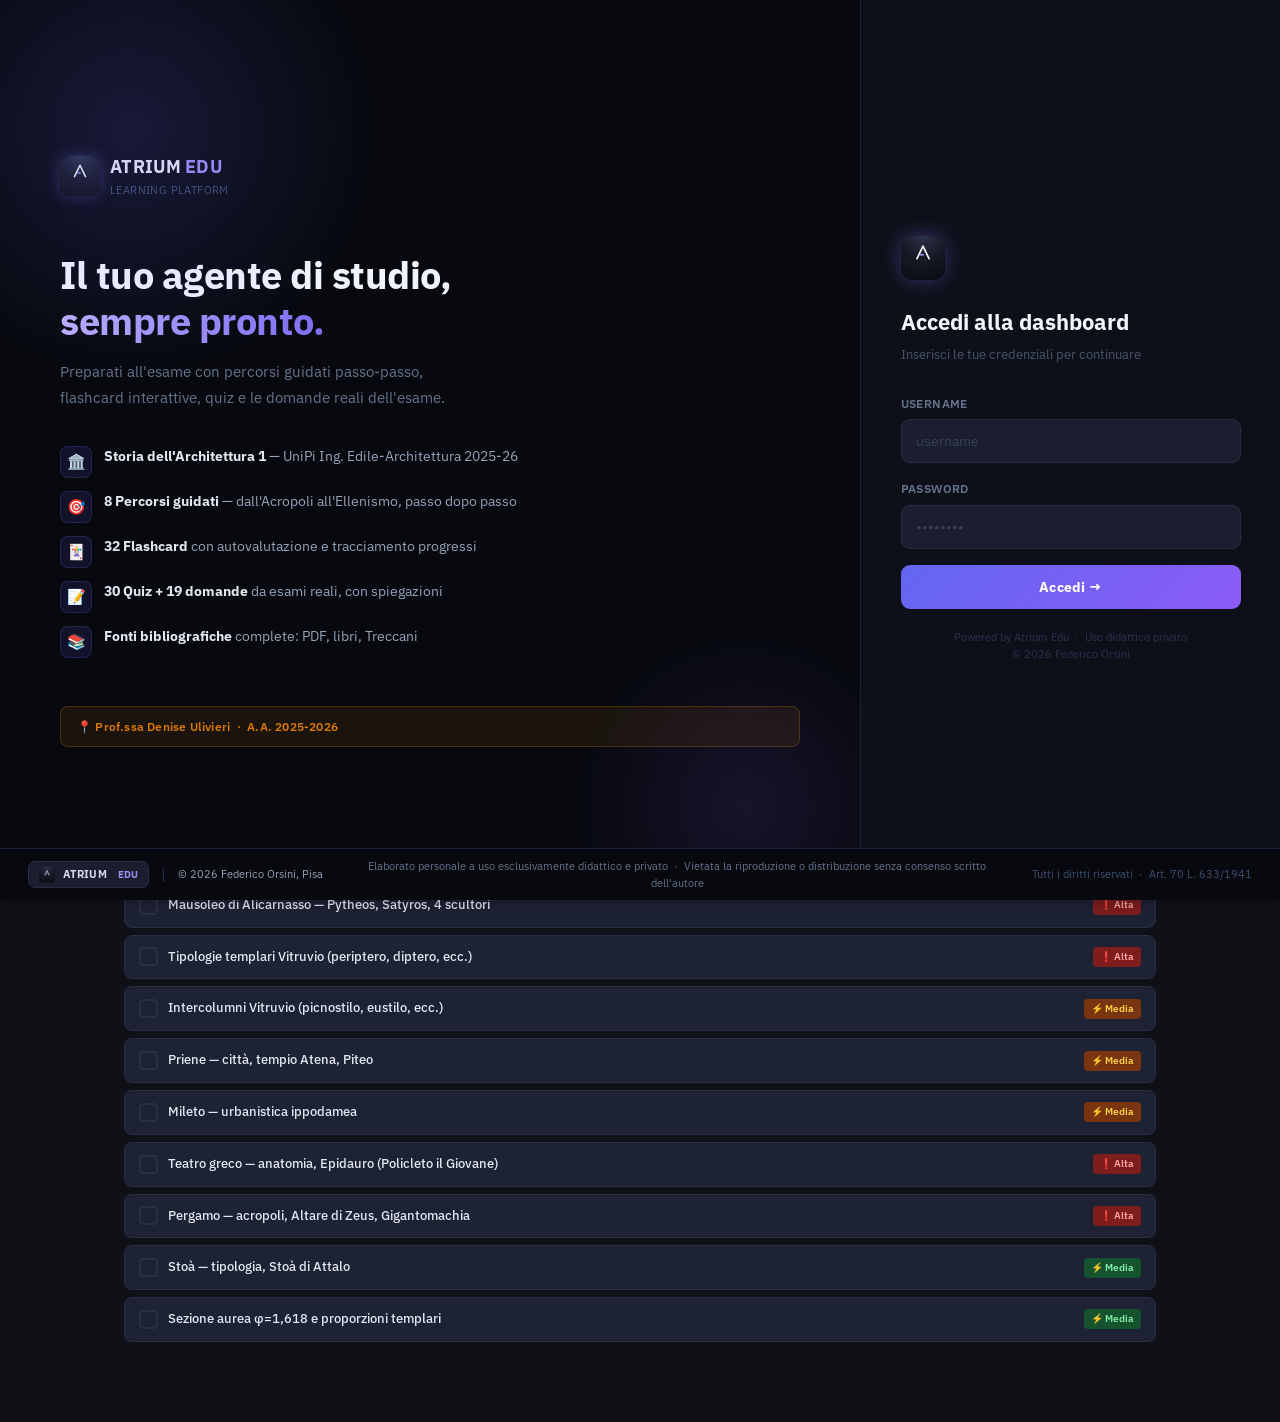
==== commit 4128a48b: "feat: add copyright footer to login overlay and rename to index.html Co-Authored-By: Claude Sonnet 4" ====
--- a/index.html
+++ b/index.html
@@ -62,7 +62,7 @@
 /* ── LOGIN OVERLAY ── */
 @keyframes loginFadeIn{from{opacity:0;transform:scale(1.01)}to{opacity:1;transform:scale(1)}}
 @keyframes loginFadeOut{from{opacity:1}to{opacity:0;transform:scale(.99)}}
-.login-overlay{position:fixed;inset:0;z-index:9999;background:#07090f;display:flex;align-items:stretch;animation:loginFadeIn .35s ease both;}
+.login-overlay{position:fixed;inset:0;z-index:9999;background:#07090f;display:flex;flex-direction:column;align-items:stretch;animation:loginFadeIn .35s ease both;}
 .login-split{display:flex;width:100%;min-height:100vh;}
 .login-left{flex:1.3;background:#07090f;padding:56px 60px;display:flex;flex-direction:column;justify-content:center;position:relative;overflow:hidden;}
 .login-left::before{content:"";position:absolute;top:-120px;left:-120px;width:500px;height:500px;background:radial-gradient(circle,rgba(99,102,241,.18) 0%,transparent 70%);pointer-events:none;}
@@ -207,6 +207,33 @@
       </div>
     </div>
 
+    </div>
+  <!-- footer nella login -->
+  <div style="position:absolute;bottom:0;left:0;right:0;background:#07090f;border-top:1px solid #1a1f35;padding:9px 28px;display:flex;align-items:center;justify-content:space-between;gap:24px;font-family:'IBM Plex Sans',sans-serif;">
+    <div style="display:flex;align-items:center;gap:12px;white-space:nowrap;">
+      <div style="display:flex;align-items:center;gap:8px;background:#1a1e2e;border:1px solid #252d47;border-radius:7px;padding:4px 10px;">
+        <svg xmlns="http://www.w3.org/2000/svg" viewBox="0 0 512 512" fill="none" width="16" height="16" style="border-radius:3px;flex-shrink:0;">
+          <defs>
+            <radialGradient id="lfbg2" cx="0.5" cy="0" r="1.15"><stop offset="0" stop-color="#2b3149"/><stop offset="0.46" stop-color="#161924"/><stop offset="1" stop-color="#0a0b11"/></radialGradient>
+            <linearGradient id="lfacc2" x1="0" y1="0" x2="1" y2="1"><stop offset="0" stop-color="#bcafff"/><stop offset="1" stop-color="#7d6bf0"/></linearGradient>
+          </defs>
+          <rect x="0" y="0" width="512" height="512" rx="116" fill="url(#lfbg2)"/>
+          <g transform="translate(155 88) scale(2.197)" fill="none">
+            <path d="M14 80 L46 14 L78 80" stroke="#f4f5fb" stroke-width="9" stroke-linecap="round" stroke-linejoin="round"/>
+            <rect x="30" y="55" width="22" height="9" rx="4.5" fill="url(#lfacc2)"/>
+          </g>
+        </svg>
+        <span style="font-size:11px;font-weight:800;color:#d4d8f0;letter-spacing:.3px;">ATRIUM</span><span style="font-size:10px;font-weight:700;color:#9b8ff5;margin-left:3px;">EDU</span>
+      </div>
+      <span style="color:#2a3050;">|</span>
+      <span style="font-size:11px;color:#94a3b8;">© 2026 Federico Orsini, Pisa</span>
+    </div>
+    <div style="font-size:11px;color:#64748b;text-align:center;line-height:1.5;">
+      Elaborato personale a uso esclusivamente didattico e privato &nbsp;·&nbsp; Vietata la riproduzione o distribuzione senza consenso scritto dell'autore
+    </div>
+    <div style="font-size:11px;color:#3d4f70;white-space:nowrap;">
+      Tutti i diritti riservati &nbsp;·&nbsp; Art. 70 L. 633/1941
+    </div>
   </div>
 </div>
 <!-- /LOGIN OVERLAY -->
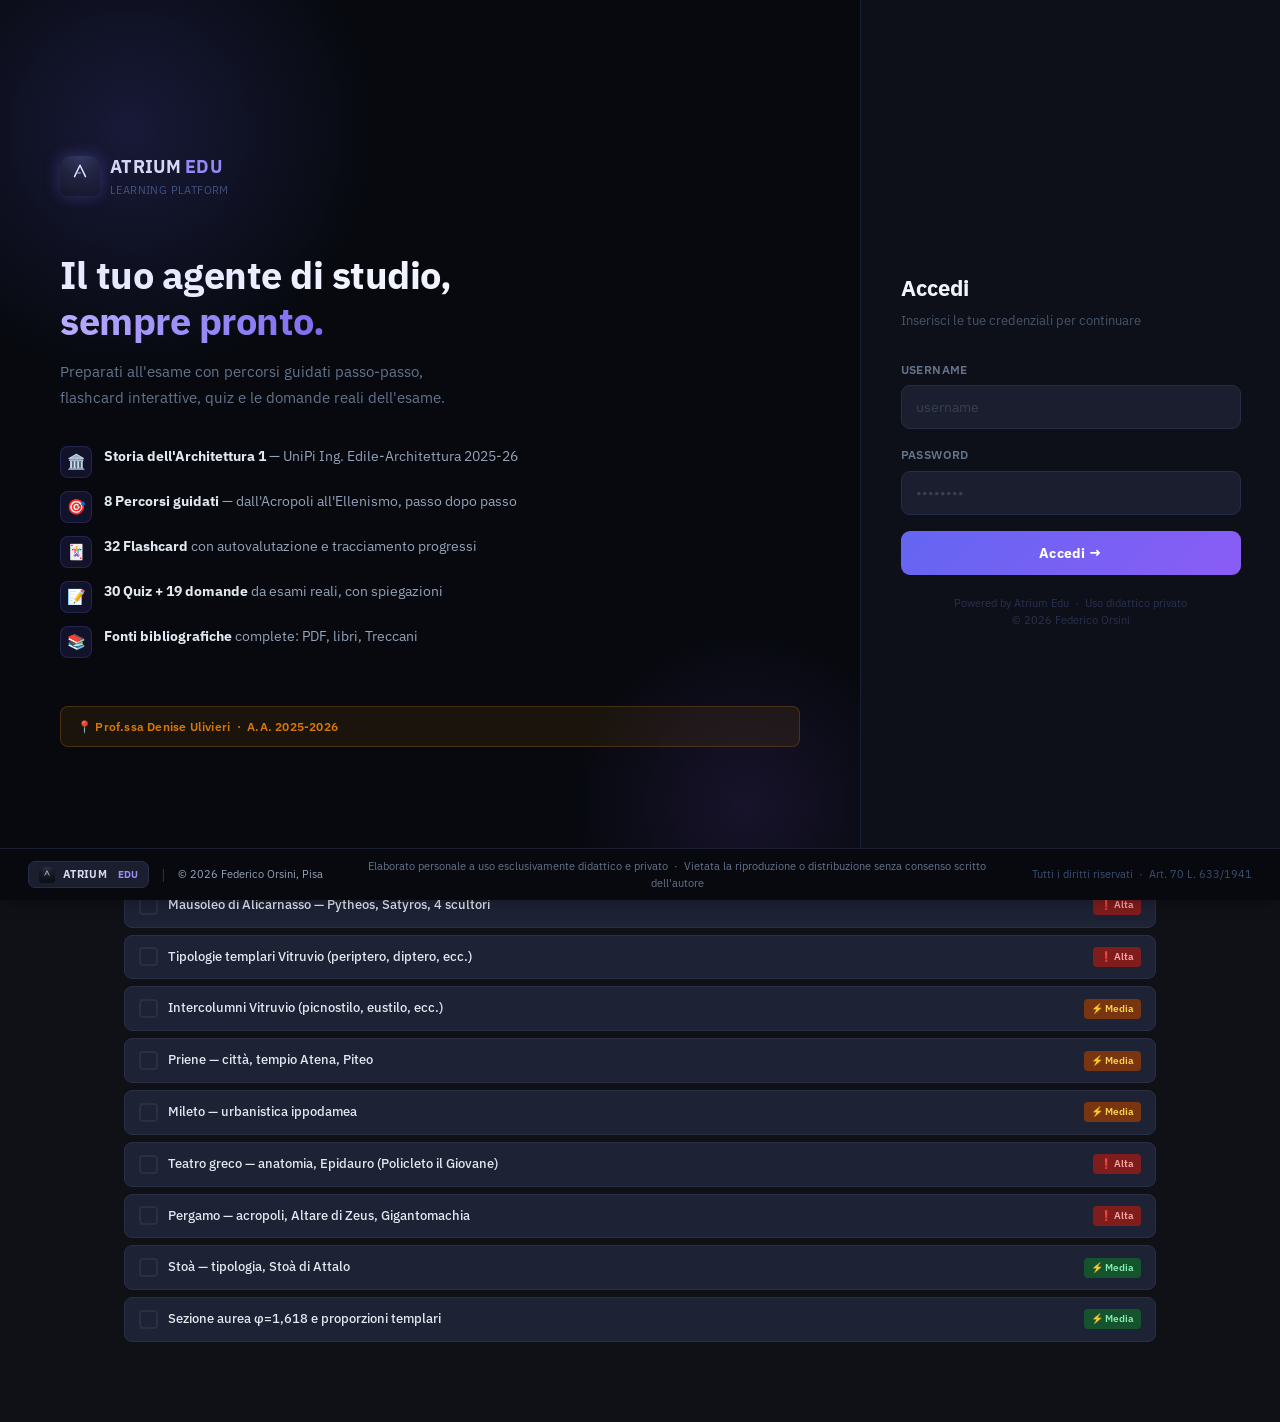
==== commit 8d56d232: "fix: show Atrium Edu branding and course info on mobile login On small screens the left marketing co" ====
--- a/index.html
+++ b/index.html
@@ -92,7 +92,14 @@
 .login-btn:hover{opacity:.9;transform:translateY(-1px);}
 .login-btn:active{transform:translateY(0);}
 .login-footer-note{font-size:11px;color:#2a3050;text-align:center;line-height:1.6;}
-@media(max-width:700px){.login-left{display:none;}.login-right{width:100%;border-left:none;background:#07090f;}}
+.login-mobile-brand{display:none;}
+@media(max-width:700px){
+  .login-left{display:none;}
+  .login-right{width:100%;border-left:none;background:#07090f;padding:28px 20px 80px;}
+  .login-mobile-brand{display:block;}
+  .login-form-card{max-width:100%;}
+  .login-split{overflow-y:auto;}
+}
 </style>
 </head>
 <body>
@@ -166,25 +173,35 @@
     <div class="login-right">
       <div class="login-form-card">
         <!-- small icon -->
-        <div class="login-form-icon">
-          <svg xmlns="http://www.w3.org/2000/svg" viewBox="0 0 512 512" fill="none" width="44" height="44">
-            <defs>
-              <radialGradient id="lfibg" cx="0.5" cy="0" r="1.15">
-                <stop offset="0" stop-color="#2b3149"/><stop offset="0.46" stop-color="#161924"/><stop offset="1" stop-color="#0a0b11"/>
-              </radialGradient>
-              <linearGradient id="lfiacc" x1="0" y1="0" x2="1" y2="1">
-                <stop offset="0" stop-color="#bcafff"/><stop offset="1" stop-color="#7d6bf0"/>
-              </linearGradient>
-            </defs>
-            <rect x="0" y="0" width="512" height="512" rx="116" fill="url(#lfibg)"/>
-            <g transform="translate(155 88) scale(2.197)" fill="none">
-              <path d="M14 80 L46 14 L78 80" stroke="#f4f5fb" stroke-width="9" stroke-linecap="round" stroke-linejoin="round"/>
-              <rect x="30" y="55" width="22" height="9" rx="4.5" fill="url(#lfiacc)"/>
-            </g>
-          </svg>
+        <!-- branding mobile (nascosto su desktop) -->
+        <div class="login-mobile-brand">
+          <div style="display:flex;align-items:center;gap:10px;margin-bottom:16px;">
+            <svg xmlns="http://www.w3.org/2000/svg" viewBox="0 0 512 512" fill="none" width="36" height="36" style="border-radius:9px;box-shadow:0 0 14px rgba(124,99,240,.4);flex-shrink:0;">
+              <defs>
+                <radialGradient id="lfibg" cx="0.5" cy="0" r="1.15">
+                  <stop offset="0" stop-color="#2b3149"/><stop offset="0.46" stop-color="#161924"/><stop offset="1" stop-color="#0a0b11"/>
+                </radialGradient>
+                <linearGradient id="lfiacc" x1="0" y1="0" x2="1" y2="1">
+                  <stop offset="0" stop-color="#bcafff"/><stop offset="1" stop-color="#7d6bf0"/>
+                </linearGradient>
+              </defs>
+              <rect x="0" y="0" width="512" height="512" rx="116" fill="url(#lfibg)"/>
+              <g transform="translate(155 88) scale(2.197)" fill="none">
+                <path d="M14 80 L46 14 L78 80" stroke="#f4f5fb" stroke-width="9" stroke-linecap="round" stroke-linejoin="round"/>
+                <rect x="30" y="55" width="22" height="9" rx="4.5" fill="url(#lfiacc)"/>
+              </g>
+            </svg>
+            <div>
+              <div style="font-size:16px;font-weight:800;color:#e8eaf6;letter-spacing:.3px;">ATRIUM <span style="color:#9b8ff5;">EDU</span></div>
+              <div style="font-size:10px;color:#3d4f70;letter-spacing:.4px;margin-top:1px;">LEARNING PLATFORM</div>
+            </div>
+          </div>
+          <div style="font-size:20px;font-weight:800;color:#f1f3ff;line-height:1.3;margin-bottom:6px;">Il tuo agente di studio<br><span style="background:linear-gradient(90deg,#bcafff,#7d6bf0);-webkit-background-clip:text;-webkit-text-fill-color:transparent;background-clip:text;">sempre pronto.</span></div>
+          <div style="font-size:12px;color:#475569;margin-bottom:20px;line-height:1.5;">Storia dell'Architettura 1 &nbsp;·&nbsp; UniPi 2025-26<br>Prof.ssa Denise Ulivieri</div>
+          <hr style="border:none;border-top:1px solid #1a1f35;margin-bottom:20px;">
         </div>
 
-        <h2>Accedi alla dashboard</h2>
+        <h2>Accedi</h2>
         <p class="login-form-sub">Inserisci le tue credenziali per continuare</p>
 
         <div class="login-field">
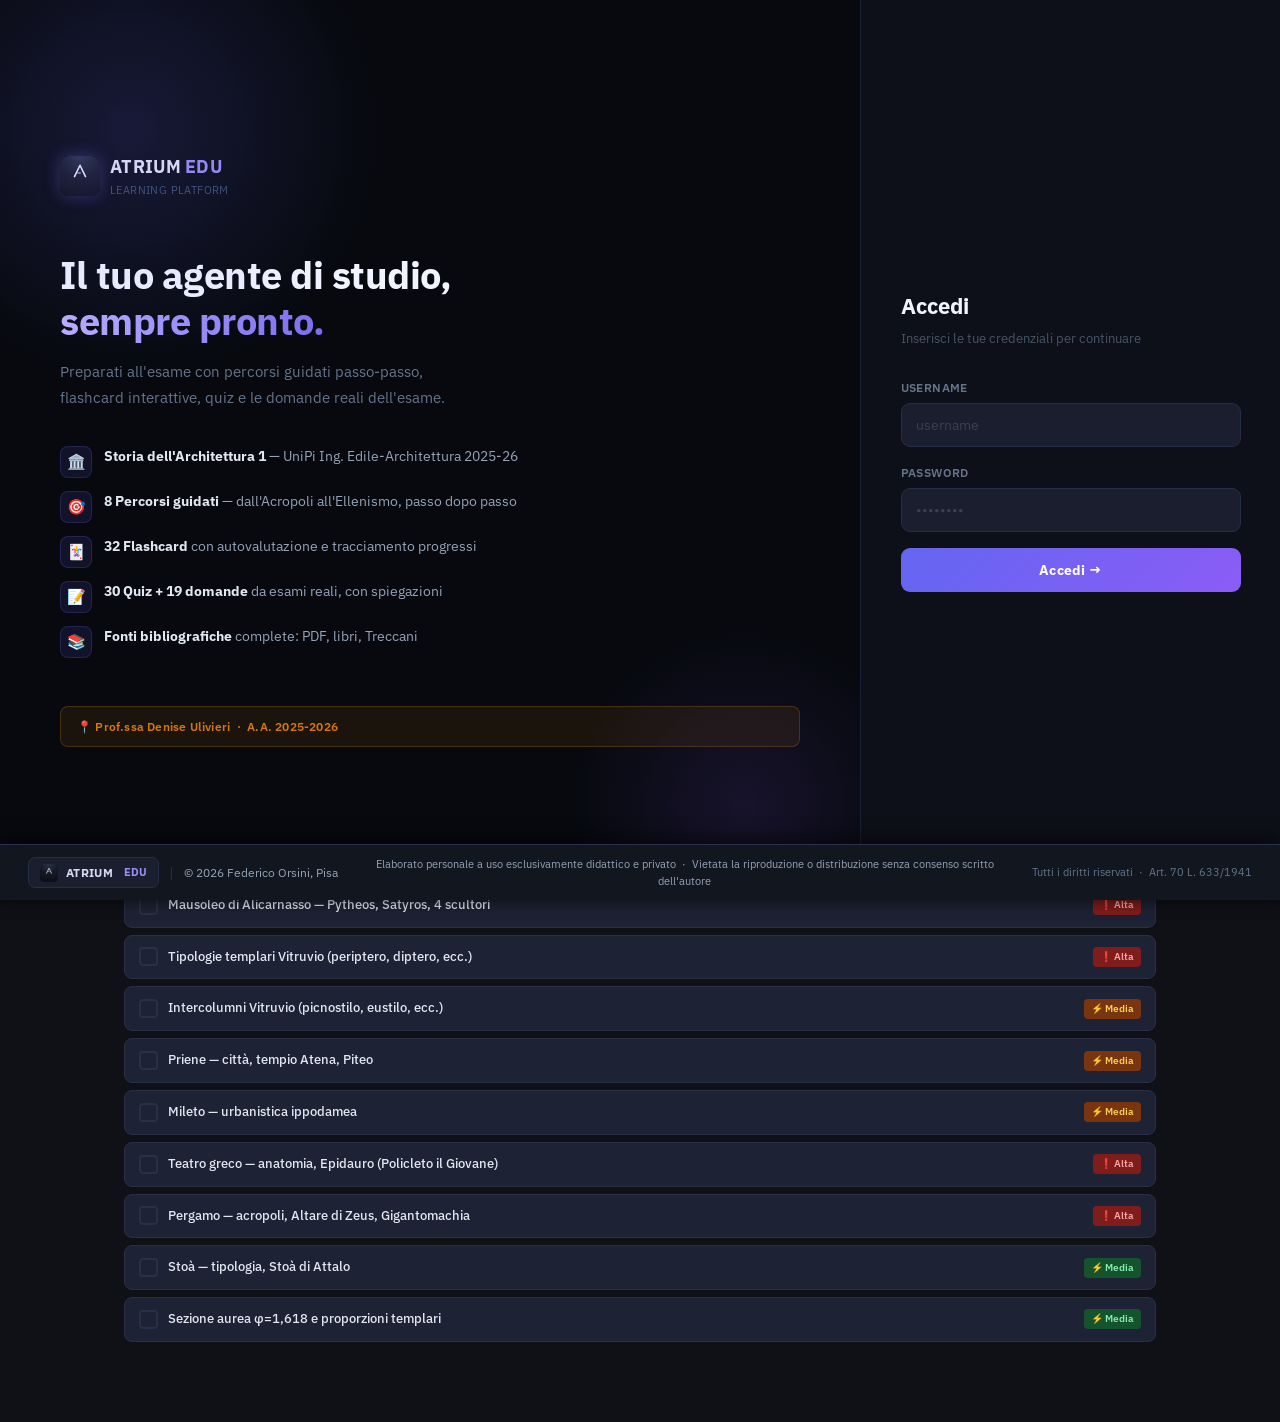
==== commit ee1dd5fb: "fix: full mobile responsive pass + unified footer on login - Added 768px and 480px breakpoints for h" ====
--- a/index.html
+++ b/index.html
@@ -57,7 +57,54 @@
 .warn-badge{display:flex;align-items:center;gap:5px;background:rgba(245,158,11,.12);border:1px solid rgba(245,158,11,.35);border-radius:6px;padding:4px 10px;font-size:11px;font-weight:600;color:var(--accent3);cursor:pointer;transition:background .15s;white-space:nowrap;}.warn-badge:hover{background:rgba(245,158,11,.22);}
 .warn-overlay{display:none;position:fixed;inset:0;z-index:999;background:rgba(0,0,0,.6);backdrop-filter:blur(3px);align-items:center;justify-content:center;}.warn-overlay.open{display:flex;}.warn-modal{background:var(--surface);border:1px solid var(--border);border-radius:14px;padding:24px;max-width:520px;width:90%;box-shadow:0 24px 60px rgba(0,0,0,.6);}.warn-modal-title{font-size:16px;font-weight:700;color:var(--accent3);margin-bottom:12px;}.warn-modal-body{font-size:13px;color:var(--muted2);line-height:1.7;}.warn-source-list{list-style:none;margin-top:12px;}.warn-source-list li{padding:6px 0;border-bottom:1px solid var(--border);font-size:12px;}.warn-source-list li:last-child{border-bottom:none;}.warn-source-list .icon{margin-right:6px;}.warn-modal-close{margin-top:16px;display:flex;justify-content:flex-end;}
 .fonte-acc{background:var(--surface);border:1px solid var(--border);border-radius:10px;margin-bottom:8px;overflow:hidden;}.fonte-header{padding:12px 16px;cursor:pointer;display:flex;align-items:center;gap:10px;transition:background .15s;border-left:4px solid var(--accent3);}.fonte-header:hover{background:var(--surface2);}.fonte-header.pdf-color{border-left-color:var(--danger);}.fonte-header.book-color{border-left-color:var(--accent2);}.fonte-header.web-color{border-left-color:var(--accent);}.fonte-title{font-size:13px;font-weight:600;flex:1;}.fonte-badge{font-size:10px;font-weight:700;padding:2px 8px;border-radius:4px;}.badge-pdf{background:rgba(248,113,113,.15);color:var(--danger);}.badge-libro{background:rgba(96,165,250,.15);color:var(--accent2);}.badge-web{background:rgba(74,222,128,.15);color:var(--accent);}.fonte-body{max-height:0;overflow:hidden;transition:max-height .3s ease;}.fonte-acc.open .fonte-body{max-height:2000px;}.fonte-inner{padding:0 16px 14px;}
-@media(max-width:600px){main{padding:14px;}header{padding:11px 14px;}.timer-bar{display:none;}}
+/* ── RESPONSIVE ── */
+@media(max-width:768px){
+  /* Header */
+  header{box-shadow:0 1px 10px rgba(0,0,0,.5);}
+  .header-top{padding:6px 14px;gap:8px;}
+  .header-main{padding:9px 14px;}
+  .logo{gap:8px;}
+  .logo-icon{width:30px;height:30px;font-size:15px;border-radius:7px;}
+  .logo-text{font-size:14px;white-space:nowrap;overflow:hidden;text-overflow:ellipsis;max-width:200px;}
+  .logo-sub{display:none;}
+  #headerProgress{display:none!important;}
+  /* Tabs */
+  .tabs{padding:0 10px;gap:0;-webkit-overflow-scrolling:touch;scrollbar-width:none;}
+  .tabs::-webkit-scrollbar{display:none;}
+  .tab{padding:10px 11px;font-size:12px;}
+  /* Main */
+  main{padding:14px 12px;}
+  /* Cards */
+  .stat-grid{grid-template-columns:repeat(2,1fr);gap:8px;}
+  .stat-num{font-size:24px;}
+  /* Flashcard */
+  .flashcard{max-width:100%;}
+  .fc-question{font-size:15px;}
+  /* Quiz */
+  .quiz-wrap{max-width:100%;}
+  /* Player */
+  .player{max-width:100%;}
+  .step-h{font-size:15px;}
+  /* Percorsi grid */
+  .percorsi-grid{grid-template-columns:1fr 1fr;gap:10px;}
+  /* Tables */
+  table{font-size:11px;display:block;overflow-x:auto;-webkit-overflow-scrolling:touch;}
+  /* Chip e badge */
+  .chip{font-size:9px;}
+  /* Domande */
+  .domanda-item{font-size:12px;}
+  /* Timer bar */
+  .timer-bar{display:none;}
+}
+
+@media(max-width:480px){
+  .logo-text{max-width:150px;font-size:13px;}
+  .tab{padding:9px 9px;font-size:11px;}
+  .percorsi-grid{grid-template-columns:1fr;}
+  .stat-grid{grid-template-columns:repeat(2,1fr);}
+  .player-header{gap:8px;}
+  .step-content{padding:16px;}
+}
 
 /* ── LOGIN OVERLAY ── */
 @keyframes loginFadeIn{from{opacity:0;transform:scale(1.01)}to{opacity:1;transform:scale(1)}}
@@ -93,12 +140,21 @@
 .login-btn:active{transform:translateY(0);}
 .login-footer-note{font-size:11px;color:#2a3050;text-align:center;line-height:1.6;}
 .login-mobile-brand{display:none;}
-@media(max-width:700px){
+@media(max-width:768px){
   .login-left{display:none;}
-  .login-right{width:100%;border-left:none;background:#07090f;padding:28px 20px 80px;}
+  .login-right{width:100%;border-left:none;background:#07090f;padding:32px 24px 80px;display:flex;align-items:flex-start;justify-content:center;padding-top:40px;}
+  .login-form-card{max-width:100%;width:100%;}
   .login-mobile-brand{display:block;}
-  .login-form-card{max-width:100%;}
-  .login-split{overflow-y:auto;}
+  .login-split{overflow-y:auto;min-height:100vh;}
+  .login-tagline{font-size:26px;}
+  /* Footer login su mobile: stack verticale */
+  .login-page-footer{flex-direction:column!important;align-items:flex-start!important;gap:4px!important;padding:10px 16px!important;}
+  .login-page-footer .lf-center{display:none!important;}
+  .login-page-footer .lf-right{display:none!important;}
+}
+@media(max-width:480px){
+  .login-right{padding:28px 18px 80px;}
+  .login-form-card h2{font-size:18px;}
 }
 </style>
 </head>
@@ -216,20 +272,16 @@
         <div id="loginError" class="login-error">Credenziali non valide. Riprova.</div>
 
         <button class="login-btn" onclick="doLogin()">Accedi →</button>
-
-        <div class="login-footer-note">
-          Powered by Atrium Edu &nbsp;·&nbsp; Uso didattico privato<br>
-          © 2026 Federico Orsini
-        </div>
       </div>
     </div>
 
     </div>
   <!-- footer nella login -->
-  <div style="position:absolute;bottom:0;left:0;right:0;background:#07090f;border-top:1px solid #1a1f35;padding:9px 28px;display:flex;align-items:center;justify-content:space-between;gap:24px;font-family:'IBM Plex Sans',sans-serif;">
-    <div style="display:flex;align-items:center;gap:12px;white-space:nowrap;">
-      <div style="display:flex;align-items:center;gap:8px;background:#1a1e2e;border:1px solid #252d47;border-radius:7px;padding:4px 10px;">
-        <svg xmlns="http://www.w3.org/2000/svg" viewBox="0 0 512 512" fill="none" width="16" height="16" style="border-radius:3px;flex-shrink:0;">
+  <!-- footer identico a quello della dashboard -->
+  <div class="login-page-footer" style="position:absolute;bottom:0;left:0;right:0;z-index:10;background:#12161f;border-top:1px solid #2a3050;padding:11px 28px;display:flex;align-items:center;justify-content:space-between;gap:16px;box-shadow:0 -4px 20px rgba(0,0,0,.6);font-family:'IBM Plex Sans',sans-serif;">
+    <div style="display:flex;align-items:center;gap:10px;white-space:nowrap;flex-shrink:0;">
+      <div style="display:flex;align-items:center;gap:8px;background:#1a1e2e;border:1px solid #252d47;border-radius:7px;padding:5px 11px;">
+        <svg xmlns="http://www.w3.org/2000/svg" viewBox="0 0 512 512" fill="none" width="18" height="18" style="border-radius:4px;flex-shrink:0;">
           <defs>
             <radialGradient id="lfbg2" cx="0.5" cy="0" r="1.15"><stop offset="0" stop-color="#2b3149"/><stop offset="0.46" stop-color="#161924"/><stop offset="1" stop-color="#0a0b11"/></radialGradient>
             <linearGradient id="lfacc2" x1="0" y1="0" x2="1" y2="1"><stop offset="0" stop-color="#bcafff"/><stop offset="1" stop-color="#7d6bf0"/></linearGradient>
@@ -240,15 +292,15 @@
             <rect x="30" y="55" width="22" height="9" rx="4.5" fill="url(#lfacc2)"/>
           </g>
         </svg>
-        <span style="font-size:11px;font-weight:800;color:#d4d8f0;letter-spacing:.3px;">ATRIUM</span><span style="font-size:10px;font-weight:700;color:#9b8ff5;margin-left:3px;">EDU</span>
+        <span style="font-size:12px;font-weight:800;color:#d4d8f0;letter-spacing:.3px;">ATRIUM</span><span style="font-size:11px;font-weight:700;color:#9b8ff5;margin-left:3px;">EDU</span>
       </div>
       <span style="color:#2a3050;">|</span>
-      <span style="font-size:11px;color:#94a3b8;">© 2026 Federico Orsini, Pisa</span>
+      <span style="font-size:12px;color:#94a3b8;">© 2026 Federico Orsini, Pisa</span>
     </div>
-    <div style="font-size:11px;color:#64748b;text-align:center;line-height:1.5;">
+    <div class="lf-center" style="font-size:11px;color:#94a3b8;text-align:center;line-height:1.5;">
       Elaborato personale a uso esclusivamente didattico e privato &nbsp;·&nbsp; Vietata la riproduzione o distribuzione senza consenso scritto dell'autore
     </div>
-    <div style="font-size:11px;color:#3d4f70;white-space:nowrap;">
+    <div class="lf-right" style="font-size:11px;color:#64748b;white-space:nowrap;">
       Tutti i diritti riservati &nbsp;·&nbsp; Art. 70 L. 633/1941
     </div>
   </div>
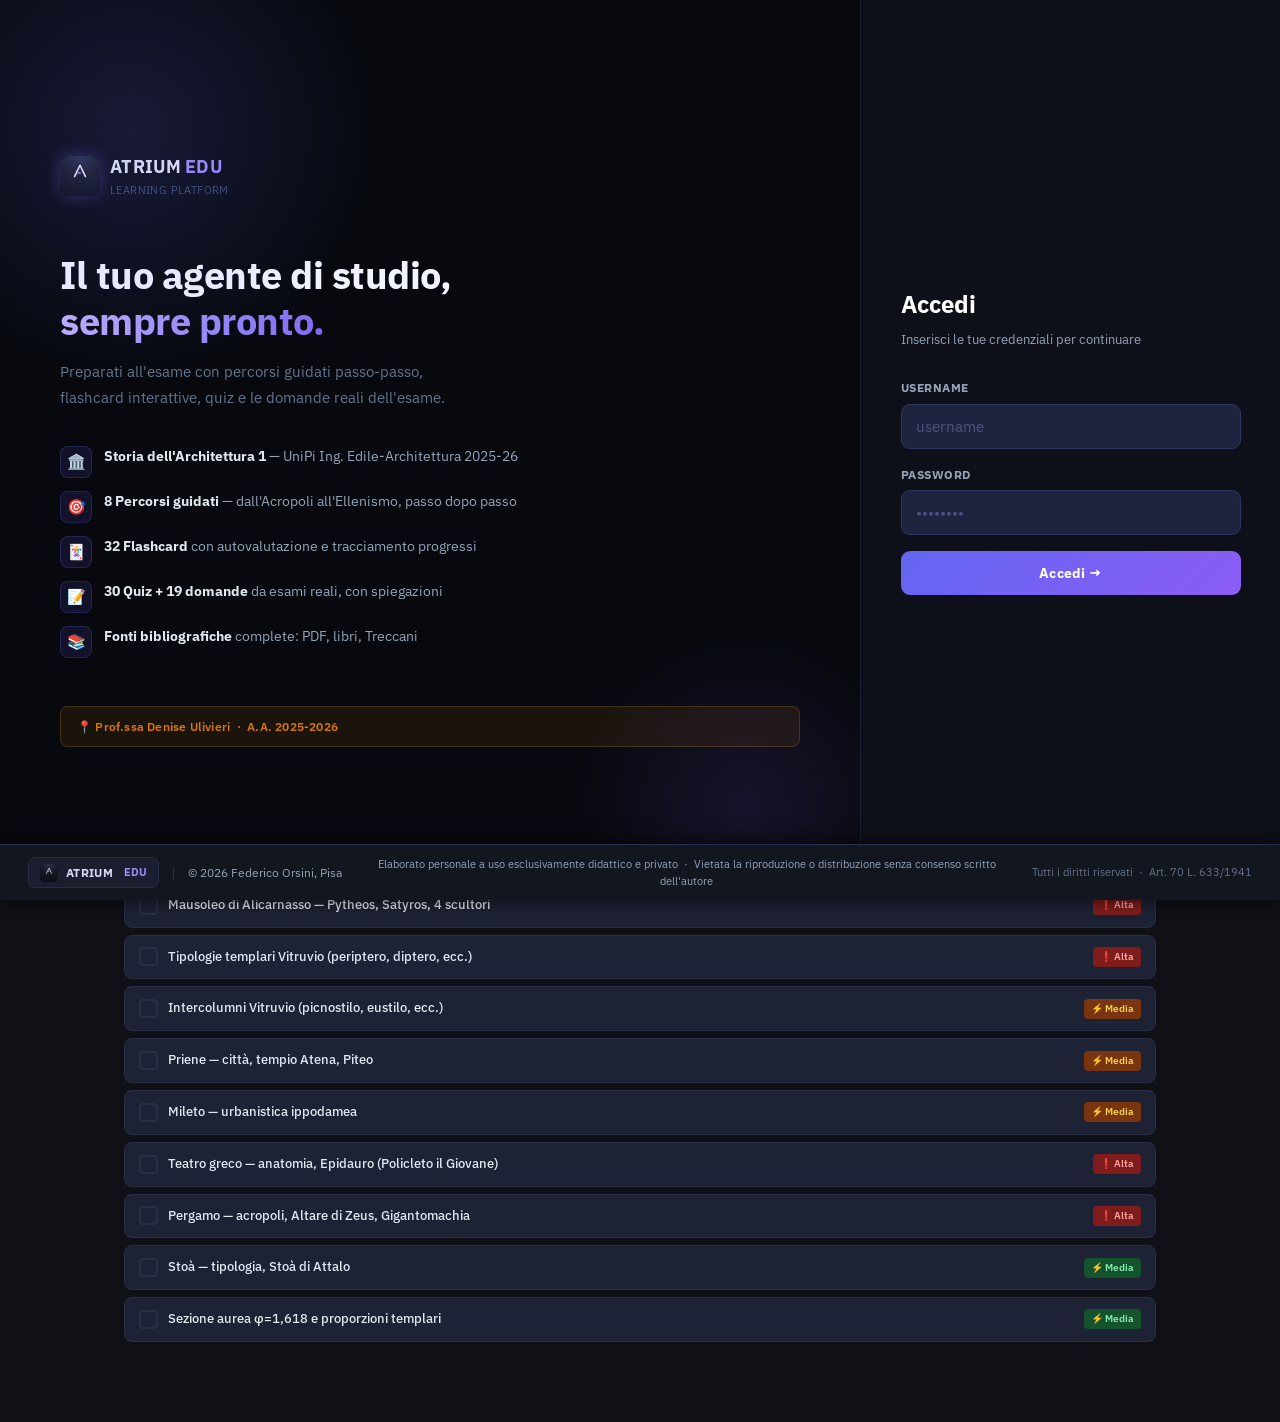
==== commit 4dc948bd: "fix: full mobile UX pass — tabs, login branding, footer, contrast - Tabs: wrapped in .tabs-wrap with" ====
--- a/index.html
+++ b/index.html
@@ -8,7 +8,7 @@
 @import url("https://fonts.googleapis.com/css2?family=IBM+Plex+Sans:ital,wght@0,400;0,500;0,600;0,700;1,400&family=IBM+Plex+Mono:wght@400;600&display=swap");
 :root{--bg:#0f1117;--surface:#181c27;--surface2:#1e2235;--border:#2a2f45;--accent:#4ade80;--accent2:#60a5fa;--accent3:#f59e0b;--accent4:#f472b6;--danger:#f87171;--text:#e2e8f0;--muted:#64748b;--muted2:#94a3b8;}
 *{box-sizing:border-box;margin:0;padding:0;}
-body{font-family:"IBM Plex Sans",sans-serif;background:var(--bg);color:var(--text);min-height:100vh;font-size:15px;line-height:1.6;}
+body{font-family:"IBM Plex Sans",sans-serif;background:var(--bg);color:var(--text);min-height:100vh;font-size:15px;line-height:1.6;-webkit-text-size-adjust:100%;}
 ::-webkit-scrollbar{width:5px;height:5px;}::-webkit-scrollbar-track{background:var(--bg);}::-webkit-scrollbar-thumb{background:var(--border);border-radius:3px;}
 header{background:var(--surface);border-bottom:1px solid var(--border);padding:0;position:sticky;top:0;z-index:100;box-shadow:0 2px 20px rgba(0,0,0,.4);}
 .header-top{background:#07090f;border-bottom:1px solid #1a1f35;padding:8px 24px;display:flex;align-items:center;gap:12px;}
@@ -22,7 +22,13 @@
 .logo{display:flex;align-items:center;gap:12px;}.logo-icon{width:38px;height:38px;background:linear-gradient(135deg,#b45309,#9333ea);border-radius:10px;display:flex;align-items:center;justify-content:center;font-size:19px;box-shadow:0 0 14px rgba(147,51,234,.25);flex-shrink:0;}.logo-text{font-weight:700;font-size:17px;color:var(--text);}.logo-sub{font-size:11px;color:var(--muted);margin-top:1px;}
 .timer-bar{display:flex;align-items:center;gap:10px;background:var(--surface2);border:1px solid var(--border);border-radius:8px;padding:7px 13px;font-family:"IBM Plex Mono",monospace;font-size:13px;}.timer-dot{width:7px;height:7px;border-radius:50%;background:var(--accent);animation:pulse 2s infinite;}@keyframes pulse{0%,100%{opacity:1}50%{opacity:.3}}
 .progress-strip{background:var(--surface);border-bottom:1px solid var(--border);padding:10px 24px;display:flex;gap:10px;align-items:center;}.prog-label{font-size:12px;color:var(--muted2);min-width:72px;}.prog-bar-wrap{flex:1;background:var(--surface2);border-radius:4px;height:5px;overflow:hidden;}.prog-bar{height:100%;background:linear-gradient(90deg,var(--accent3),var(--accent4));border-radius:4px;transition:width .5s;}.prog-pct{font-family:"IBM Plex Mono",monospace;font-size:12px;color:var(--accent3);min-width:34px;text-align:right;}
-.tabs{background:var(--surface);border-bottom:1px solid var(--border);padding:0 20px;display:flex;overflow-x:auto;}.tab{padding:11px 16px;cursor:pointer;font-size:13px;font-weight:500;color:var(--muted2);border-bottom:2px solid transparent;white-space:nowrap;transition:all .2s;background:none;border-top:none;border-left:none;border-right:none;}.tab:hover{color:var(--text);}.tab.active{color:var(--accent3);border-bottom-color:var(--accent3);}
+.tabs-wrap{position:relative;background:var(--surface);border-bottom:1px solid var(--border);}
+.tabs{padding:0 20px;display:flex;overflow-x:auto;scrollbar-width:none;-webkit-overflow-scrolling:touch;}.tabs::-webkit-scrollbar{display:none;}
+.tab{padding:11px 16px;cursor:pointer;font-size:13px;font-weight:500;color:var(--muted2);border-bottom:2px solid transparent;white-space:nowrap;transition:all .2s;background:none;border-top:none;border-left:none;border-right:none;flex-shrink:0;}.tab:hover{color:var(--text);}.tab.active{color:var(--accent3);border-bottom-color:var(--accent3);}
+/* fade bordi per indicare scroll */
+.tabs-wrap::before,.tabs-wrap::after{content:"";position:absolute;top:0;bottom:0;width:32px;pointer-events:none;z-index:2;transition:opacity .3s;}
+.tabs-wrap::before{left:0;background:linear-gradient(to right,var(--surface),transparent);}
+.tabs-wrap::after{right:0;background:linear-gradient(to left,var(--surface),transparent);}
 main{padding:20px 24px;max-width:1080px;margin:0 auto;width:100%;}
 .section{display:none;}.section.active{display:block;}
 .section-header{margin-bottom:20px;}.section-header h2{font-size:21px;font-weight:700;}.section-header p{color:var(--muted2);font-size:14px;margin-top:4px;}
@@ -59,51 +65,57 @@
 .fonte-acc{background:var(--surface);border:1px solid var(--border);border-radius:10px;margin-bottom:8px;overflow:hidden;}.fonte-header{padding:12px 16px;cursor:pointer;display:flex;align-items:center;gap:10px;transition:background .15s;border-left:4px solid var(--accent3);}.fonte-header:hover{background:var(--surface2);}.fonte-header.pdf-color{border-left-color:var(--danger);}.fonte-header.book-color{border-left-color:var(--accent2);}.fonte-header.web-color{border-left-color:var(--accent);}.fonte-title{font-size:13px;font-weight:600;flex:1;}.fonte-badge{font-size:10px;font-weight:700;padding:2px 8px;border-radius:4px;}.badge-pdf{background:rgba(248,113,113,.15);color:var(--danger);}.badge-libro{background:rgba(96,165,250,.15);color:var(--accent2);}.badge-web{background:rgba(74,222,128,.15);color:var(--accent);}.fonte-body{max-height:0;overflow:hidden;transition:max-height .3s ease;}.fonte-acc.open .fonte-body{max-height:2000px;}.fonte-inner{padding:0 16px 14px;}
 /* ── RESPONSIVE ── */
 @media(max-width:768px){
-  /* Header */
-  header{box-shadow:0 1px 10px rgba(0,0,0,.5);}
-  .header-top{padding:6px 14px;gap:8px;}
-  .header-main{padding:9px 14px;}
+  /* Header: togli top bar Atrium, compatta il main */
+  .header-top{display:none;}
+  .header-main{padding:8px 12px;}
   .logo{gap:8px;}
-  .logo-icon{width:30px;height:30px;font-size:15px;border-radius:7px;}
-  .logo-text{font-size:14px;white-space:nowrap;overflow:hidden;text-overflow:ellipsis;max-width:200px;}
+  .logo-icon{width:28px;height:28px;font-size:14px;border-radius:7px;}
+  .logo-text{font-size:13px;white-space:nowrap;overflow:hidden;text-overflow:ellipsis;max-width:160px;}
   .logo-sub{display:none;}
   #headerProgress{display:none!important;}
+  .warn-badge{font-size:10px;padding:3px 7px;}
   /* Tabs */
-  .tabs{padding:0 10px;gap:0;-webkit-overflow-scrolling:touch;scrollbar-width:none;}
-  .tabs::-webkit-scrollbar{display:none;}
-  .tab{padding:10px 11px;font-size:12px;}
+  .tabs{padding:0 2px;}
+  .tab{padding:10px 12px;font-size:12px;letter-spacing:0;}
   /* Main */
-  main{padding:14px 12px;}
-  /* Cards */
+  main{padding:12px 10px;padding-bottom:80px;}
+  /* Stat grid: 2 colonne */
   .stat-grid{grid-template-columns:repeat(2,1fr);gap:8px;}
-  .stat-num{font-size:24px;}
-  /* Flashcard */
-  .flashcard{max-width:100%;}
+  .stat-num{font-size:22px;}
+  .stat-label{font-size:10px;}
+  /* Percorsi: 1 colonna su phone */
+  .percorsi-grid{grid-template-columns:1fr;gap:10px;}
+  /* Flashcard / quiz / player full width */
+  .flashcard,.quiz-wrap,.player{max-width:100%;}
   .fc-question{font-size:15px;}
-  /* Quiz */
-  .quiz-wrap{max-width:100%;}
-  /* Player */
-  .player{max-width:100%;}
   .step-h{font-size:15px;}
-  /* Percorsi grid */
-  .percorsi-grid{grid-template-columns:1fr 1fr;gap:10px;}
-  /* Tables */
-  table{font-size:11px;display:block;overflow-x:auto;-webkit-overflow-scrolling:touch;}
-  /* Chip e badge */
-  .chip{font-size:9px;}
+  .step-content{padding:16px;}
+  /* Tables scrollabili */
+  table,table thead,table tbody,table tr{display:block;}
+  table thead{display:none;}
+  table td{display:flex;justify-content:space-between;padding:7px 10px;border-bottom:1px solid var(--border);font-size:12px;}
+  table td:before{content:attr(data-label);color:var(--muted);font-weight:600;margin-right:8px;flex-shrink:0;}
+  .stbl{display:block;overflow-x:auto;-webkit-overflow-scrolling:touch;}
+  .stbl thead,.stbl tbody,.stbl tr,.stbl th,.stbl td{display:revert;}
   /* Domande */
-  .domanda-item{font-size:12px;}
-  /* Timer bar */
+  .domanda-item{font-size:12px;padding:9px 11px;}
   .timer-bar{display:none;}
+  /* Footer dashboard su mobile: solo logo + copyright */
+  footer{padding:10px 14px!important;flex-wrap:wrap;gap:8px!important;}
+  footer .footer-center{display:none;}
+  footer .footer-right{display:none;}
+  /* Login footer su mobile: solo logo + copyright */
+  #loginFooter{padding:10px 14px!important;}
+  #lfCenter{display:none!important;}
+  #lfRight{display:none!important;}
 }
 
 @media(max-width:480px){
-  .logo-text{max-width:150px;font-size:13px;}
-  .tab{padding:9px 9px;font-size:11px;}
-  .percorsi-grid{grid-template-columns:1fr;}
-  .stat-grid{grid-template-columns:repeat(2,1fr);}
-  .player-header{gap:8px;}
-  .step-content{padding:16px;}
+  .logo-text{max-width:130px;}
+  .tab{padding:8px 8px;font-size:10px;}
+  .stat-grid{gap:6px;}
+  .player-header{gap:6px;flex-wrap:wrap;}
+  .section-header h2{font-size:18px;}
 }
 
 /* ── LOGIN OVERLAY ── */
@@ -127,13 +139,13 @@
 .login-right{width:420px;flex-shrink:0;background:#0e1019;border-left:1px solid #1a1f35;display:flex;align-items:center;justify-content:center;padding:40px 32px;}
 .login-form-card{width:100%;max-width:340px;}
 .login-form-icon{width:44px;height:44px;border-radius:12px;overflow:hidden;margin-bottom:24px;box-shadow:0 0 20px rgba(124,99,240,.4);}
-.login-form-card h2{font-size:22px;font-weight:700;color:#f1f3ff;margin-bottom:6px;}
-.login-form-sub{font-size:13px;color:#475569;margin-bottom:28px;}
+.login-form-card h2{font-size:24px;font-weight:800;color:#ffffff;margin-bottom:6px;}
+.login-form-sub{font-size:13px;color:#94a3b8;margin-bottom:28px;}
 .login-field{margin-bottom:16px;}
-.login-field label{display:block;font-size:12px;font-weight:600;color:#64748b;letter-spacing:.4px;text-transform:uppercase;margin-bottom:6px;}
-.login-field input{width:100%;background:#1a1e2e;border:1px solid #252d47;border-radius:9px;padding:12px 14px;font-size:14px;color:#e2e8f0;font-family:"IBM Plex Sans",sans-serif;outline:none;transition:border-color .2s;}
-.login-field input:focus{border-color:#6366f1;box-shadow:0 0 0 3px rgba(99,102,241,.12);}
-.login-field input::placeholder{color:#374151;}
+.login-field label{display:block;font-size:12px;font-weight:700;color:#94a3b8;letter-spacing:.5px;text-transform:uppercase;margin-bottom:6px;}
+.login-field input{width:100%;background:#1e2340;border:1px solid #2e3660;border-radius:9px;padding:12px 14px;font-size:15px;color:#ffffff;font-family:"IBM Plex Sans",sans-serif;outline:none;transition:border-color .2s;}
+.login-field input:focus{border-color:#818cf8;box-shadow:0 0 0 3px rgba(129,140,248,.15);}
+.login-field input::placeholder{color:#4b5680;}
 .login-error{display:none;background:rgba(248,113,113,.1);border:1px solid rgba(248,113,113,.25);border-radius:7px;padding:9px 12px;font-size:12px;color:#f87171;margin-bottom:14px;}
 .login-btn{width:100%;padding:13px;border-radius:9px;border:none;background:linear-gradient(135deg,#6366f1,#8b5cf6);color:#fff;font-size:14px;font-weight:700;cursor:pointer;font-family:"IBM Plex Sans",sans-serif;letter-spacing:.2px;transition:opacity .2s,transform .15s;margin-bottom:20px;}
 .login-btn:hover{opacity:.9;transform:translateY(-1px);}
@@ -231,30 +243,34 @@
         <!-- small icon -->
         <!-- branding mobile (nascosto su desktop) -->
         <div class="login-mobile-brand">
-          <div style="display:flex;align-items:center;gap:10px;margin-bottom:16px;">
-            <svg xmlns="http://www.w3.org/2000/svg" viewBox="0 0 512 512" fill="none" width="36" height="36" style="border-radius:9px;box-shadow:0 0 14px rgba(124,99,240,.4);flex-shrink:0;">
+          <!-- Logo Atrium Edu -->
+          <div style="display:flex;align-items:center;gap:10px;margin-bottom:20px;">
+            <svg xmlns="http://www.w3.org/2000/svg" viewBox="0 0 512 512" fill="none" width="40" height="40" style="border-radius:10px;box-shadow:0 0 16px rgba(124,99,240,.5);flex-shrink:0;">
               <defs>
-                <radialGradient id="lfibg" cx="0.5" cy="0" r="1.15">
+                <radialGradient id="mb-bg" cx="0.5" cy="0" r="1.15">
                   <stop offset="0" stop-color="#2b3149"/><stop offset="0.46" stop-color="#161924"/><stop offset="1" stop-color="#0a0b11"/>
                 </radialGradient>
-                <linearGradient id="lfiacc" x1="0" y1="0" x2="1" y2="1">
+                <linearGradient id="mb-acc" x1="0" y1="0" x2="1" y2="1">
                   <stop offset="0" stop-color="#bcafff"/><stop offset="1" stop-color="#7d6bf0"/>
                 </linearGradient>
               </defs>
-              <rect x="0" y="0" width="512" height="512" rx="116" fill="url(#lfibg)"/>
+              <rect x="0" y="0" width="512" height="512" rx="116" fill="url(#mb-bg)"/>
               <g transform="translate(155 88) scale(2.197)" fill="none">
                 <path d="M14 80 L46 14 L78 80" stroke="#f4f5fb" stroke-width="9" stroke-linecap="round" stroke-linejoin="round"/>
-                <rect x="30" y="55" width="22" height="9" rx="4.5" fill="url(#lfiacc)"/>
+                <rect x="30" y="55" width="22" height="9" rx="4.5" fill="url(#mb-acc)"/>
               </g>
             </svg>
             <div>
-              <div style="font-size:16px;font-weight:800;color:#e8eaf6;letter-spacing:.3px;">ATRIUM <span style="color:#9b8ff5;">EDU</span></div>
-              <div style="font-size:10px;color:#3d4f70;letter-spacing:.4px;margin-top:1px;">LEARNING PLATFORM</div>
+              <div style="font-size:18px;font-weight:800;color:#ffffff;letter-spacing:.3px;">ATRIUM <span style="color:#c4b5fd;">EDU</span></div>
+              <div style="font-size:11px;color:#94a3b8;letter-spacing:.5px;margin-top:2px;">LEARNING PLATFORM</div>
             </div>
           </div>
-          <div style="font-size:20px;font-weight:800;color:#f1f3ff;line-height:1.3;margin-bottom:6px;">Il tuo agente di studio<br><span style="background:linear-gradient(90deg,#bcafff,#7d6bf0);-webkit-background-clip:text;-webkit-text-fill-color:transparent;background-clip:text;">sempre pronto.</span></div>
-          <div style="font-size:12px;color:#475569;margin-bottom:20px;line-height:1.5;">Storia dell'Architettura 1 &nbsp;·&nbsp; UniPi 2025-26<br>Prof.ssa Denise Ulivieri</div>
-          <hr style="border:none;border-top:1px solid #1a1f35;margin-bottom:20px;">
+          <!-- Headline -->
+          <div style="font-size:26px;font-weight:800;color:#ffffff;line-height:1.25;margin-bottom:10px;letter-spacing:-.3px;">Il tuo agente<br>di studio, <span style="background:linear-gradient(90deg,#c4b5fd,#818cf8);-webkit-background-clip:text;-webkit-text-fill-color:transparent;background-clip:text;">sempre pronto.</span></div>
+          <!-- Corso info -->
+          <div style="font-size:14px;color:#cbd5e1;margin-bottom:6px;line-height:1.6;"><strong style="color:#ffffff;">Storia dell'Architettura 1</strong> &nbsp;·&nbsp; UniPi 2025-26</div>
+          <div style="font-size:13px;color:#94a3b8;margin-bottom:24px;">Prof.ssa Denise Ulivieri</div>
+          <hr style="border:none;border-top:1px solid #1e2438;margin-bottom:24px;">
         </div>
 
         <h2>Accedi</h2>
@@ -276,36 +292,36 @@
     </div>
 
     </div>
-  <!-- footer nella login -->
-  <!-- footer identico a quello della dashboard -->
-  <div class="login-page-footer" style="position:absolute;bottom:0;left:0;right:0;z-index:10;background:#12161f;border-top:1px solid #2a3050;padding:11px 28px;display:flex;align-items:center;justify-content:space-between;gap:16px;box-shadow:0 -4px 20px rgba(0,0,0,.6);font-family:'IBM Plex Sans',sans-serif;">
-    <div style="display:flex;align-items:center;gap:10px;white-space:nowrap;flex-shrink:0;">
-      <div style="display:flex;align-items:center;gap:8px;background:#1a1e2e;border:1px solid #252d47;border-radius:7px;padding:5px 11px;">
-        <svg xmlns="http://www.w3.org/2000/svg" viewBox="0 0 512 512" fill="none" width="18" height="18" style="border-radius:4px;flex-shrink:0;">
-          <defs>
-            <radialGradient id="lfbg2" cx="0.5" cy="0" r="1.15"><stop offset="0" stop-color="#2b3149"/><stop offset="0.46" stop-color="#161924"/><stop offset="1" stop-color="#0a0b11"/></radialGradient>
-            <linearGradient id="lfacc2" x1="0" y1="0" x2="1" y2="1"><stop offset="0" stop-color="#bcafff"/><stop offset="1" stop-color="#7d6bf0"/></linearGradient>
-          </defs>
-          <rect x="0" y="0" width="512" height="512" rx="116" fill="url(#lfbg2)"/>
-          <g transform="translate(155 88) scale(2.197)" fill="none">
-            <path d="M14 80 L46 14 L78 80" stroke="#f4f5fb" stroke-width="9" stroke-linecap="round" stroke-linejoin="round"/>
-            <rect x="30" y="55" width="22" height="9" rx="4.5" fill="url(#lfacc2)"/>
-          </g>
-        </svg>
-        <span style="font-size:12px;font-weight:800;color:#d4d8f0;letter-spacing:.3px;">ATRIUM</span><span style="font-size:11px;font-weight:700;color:#9b8ff5;margin-left:3px;">EDU</span>
-      </div>
-      <span style="color:#2a3050;">|</span>
-      <span style="font-size:12px;color:#94a3b8;">© 2026 Federico Orsini, Pisa</span>
+</div>
+<!-- /LOGIN OVERLAY -->
+
+<!-- Footer fisso identico a quello della dashboard, visibile durante il login -->
+<div id="loginFooter" style="position:fixed;bottom:0;left:0;right:0;z-index:10000;background:#12161f;border-top:1px solid #2a3050;padding:11px 28px;display:flex;align-items:center;justify-content:space-between;gap:24px;box-shadow:0 -4px 20px rgba(0,0,0,.6);font-family:'IBM Plex Sans',sans-serif;">
+  <div style="display:flex;align-items:center;gap:12px;white-space:nowrap;flex-shrink:0;">
+    <div style="display:flex;align-items:center;gap:8px;background:#1a1e2e;border:1px solid #252d47;border-radius:7px;padding:5px 11px;">
+      <svg xmlns="http://www.w3.org/2000/svg" viewBox="0 0 512 512" fill="none" width="18" height="18" style="border-radius:4px;flex-shrink:0;">
+        <defs>
+          <radialGradient id="lfbg2" cx="0.5" cy="0" r="1.15"><stop offset="0" stop-color="#2b3149"/><stop offset="0.46" stop-color="#161924"/><stop offset="1" stop-color="#0a0b11"/></radialGradient>
+          <linearGradient id="lfacc2" x1="0" y1="0" x2="1" y2="1"><stop offset="0" stop-color="#bcafff"/><stop offset="1" stop-color="#7d6bf0"/></linearGradient>
+        </defs>
+        <rect x="0" y="0" width="512" height="512" rx="116" fill="url(#lfbg2)"/>
+        <g transform="translate(155 88) scale(2.197)" fill="none">
+          <path d="M14 80 L46 14 L78 80" stroke="#f4f5fb" stroke-width="9" stroke-linecap="round" stroke-linejoin="round"/>
+          <rect x="30" y="55" width="22" height="9" rx="4.5" fill="url(#lfacc2)"/>
+        </g>
+      </svg>
+      <span style="font-size:12px;font-weight:800;color:#d4d8f0;letter-spacing:.3px;">ATRIUM</span><span style="font-size:11px;font-weight:700;color:#9b8ff5;margin-left:3px;">EDU</span>
     </div>
-    <div class="lf-center" style="font-size:11px;color:#94a3b8;text-align:center;line-height:1.5;">
-      Elaborato personale a uso esclusivamente didattico e privato &nbsp;·&nbsp; Vietata la riproduzione o distribuzione senza consenso scritto dell'autore
-    </div>
-    <div class="lf-right" style="font-size:11px;color:#64748b;white-space:nowrap;">
-      Tutti i diritti riservati &nbsp;·&nbsp; Art. 70 L. 633/1941
-    </div>
+    <span style="color:#2a3050;">|</span>
+    <span style="font-size:12px;color:#94a3b8;">© 2026 Federico Orsini, Pisa</span>
+  </div>
+  <div id="lfCenter" style="font-size:11px;color:#94a3b8;text-align:center;line-height:1.5;">
+    Elaborato personale a uso esclusivamente didattico e privato &nbsp;·&nbsp; Vietata la riproduzione o distribuzione senza consenso scritto dell'autore
+  </div>
+  <div id="lfRight" style="font-size:11px;color:#64748b;white-space:nowrap;">
+    Tutti i diritti riservati &nbsp;·&nbsp; Art. 70 L. 633/1941
   </div>
 </div>
-<!-- /LOGIN OVERLAY -->
 
 <header>
   <!-- top bar: Atrium Edu brand -->
@@ -374,19 +390,21 @@
   <div class="prog-bar-wrap"><div class="prog-bar" id="mainProgressBar" style="width:0%"></div></div>
   <div class="prog-pct" id="mainProgressPct">0%</div>
 </div>
-<div class="tabs">
-  <button class="tab active" onclick="showSection(this,'home')">🏠 Piano</button>
-  <button class="tab" onclick="showSection(this,'percorsi')">🎓 Percorsi</button>
-  <button class="tab" onclick="showSection(this,'argomenti')">📚 Argomenti</button>
-  <button class="tab" onclick="showSection(this,'classica')">🏛️ Età Classica</button>
-  <button class="tab" onclick="showSection(this,'tardoclassica')">🏺 Tardoclassica</button>
-  <button class="tab" onclick="showSection(this,'ellenismo')">🌍 Ellenismo</button>
-  <button class="tab" onclick="showSection(this,'ordini')">📐 Ordini e Tipologie</button>
-  <button class="tab" onclick="showSection(this,'flashcard')">🃏 Flashcard</button>
-  <button class="tab" onclick="showSection(this,'quiz')">🎯 Quiz</button>
-  <button class="tab" onclick="showSection(this,'domande')">❓ Domande Esame</button>
-  <button class="tab" onclick="showSection(this,'prof')">👩‍🏫 La Prof.</button>
-  <button class="tab" onclick="showSection(this,'fonti')">📚 Fonti</button>
+<div class="tabs-wrap">
+  <div class="tabs" id="tabsBar">
+    <button class="tab active" onclick="showSection(this,'home')">🏠 Piano</button>
+    <button class="tab" onclick="showSection(this,'percorsi')">🎓 Percorsi</button>
+    <button class="tab" onclick="showSection(this,'argomenti')">📚 Argomenti</button>
+    <button class="tab" onclick="showSection(this,'classica')">🏛️ Età Classica</button>
+    <button class="tab" onclick="showSection(this,'tardoclassica')">🏺 Tardoclassica</button>
+    <button class="tab" onclick="showSection(this,'ellenismo')">🌍 Ellenismo</button>
+    <button class="tab" onclick="showSection(this,'ordini')">📐 Ordini e Tipologie</button>
+    <button class="tab" onclick="showSection(this,'flashcard')">🃏 Flashcard</button>
+    <button class="tab" onclick="showSection(this,'quiz')">🎯 Quiz</button>
+    <button class="tab" onclick="showSection(this,'domande')">❓ Domande Esame</button>
+    <button class="tab" onclick="showSection(this,'prof')">👩‍🏫 La Prof.</button>
+    <button class="tab" onclick="showSection(this,'fonti')">📚 Fonti</button>
+  </div>
 </div>
 <main id="mainContent"></main>
 
@@ -1230,6 +1248,9 @@
 function showSection(btn, id){
   document.querySelectorAll('.tab').forEach(t=>t.classList.remove('active'));
   btn.classList.add('active');
+  // scroll tab attivo al centro su mobile
+  const bar=document.getElementById('tabsBar');
+  if(bar){const btnLeft=btn.offsetLeft,btnW=btn.offsetWidth,barW=bar.offsetWidth;bar.scrollTo({left:btnLeft-barW/2+btnW/2,behavior:'smooth'});}
   const main=document.getElementById('mainContent');
   main.innerHTML=`<div class="section active" id="sec_${id}">${SH[id]||'<p>Sezione in costruzione.</p>'}</div>`;
   if(id==='home') renderHome();
@@ -1513,8 +1534,10 @@
   const match=USERS.find(x=>x.username===u&&x.password===p);
   if(match){
     const ov=document.getElementById('loginOverlay');
+    const lf=document.getElementById('loginFooter');
     ov.style.animation='loginFadeOut .3s ease forwards';
-    setTimeout(()=>{ov.style.display='none';},300);
+    if(lf) lf.style.animation='loginFadeOut .3s ease forwards';
+    setTimeout(()=>{ov.style.display='none';if(lf)lf.style.display='none';},300);
     sessionStorage.setItem('atrium_auth','1');
   }else{
     errEl.style.display='block';
@@ -1527,6 +1550,8 @@
 (function(){
   if(sessionStorage.getItem('atrium_auth')==='1'){
     document.getElementById('loginOverlay').style.display='none';
+    const lf=document.getElementById('loginFooter');
+    if(lf) lf.style.display='none';
   }
   ['loginUser','loginPass'].forEach(id=>{
     document.getElementById(id).addEventListener('keydown',e=>{if(e.key==='Enter')doLogin();});
@@ -1560,10 +1585,10 @@
     <span style="color:#2a3050;">|</span>
     <span style="font-size:12px;color:#94a3b8;">© 2026 Federico Orsini, Pisa</span>
   </div>
-  <div style="font-size:11px;color:#94a3b8;text-align:center;line-height:1.5;">
+  <div class="footer-center" style="font-size:11px;color:#94a3b8;text-align:center;line-height:1.5;">
     Elaborato personale a uso esclusivamente didattico e privato &nbsp;·&nbsp; Vietata la riproduzione o distribuzione senza consenso scritto dell'autore
   </div>
-  <div style="font-size:11px;color:#64748b;white-space:nowrap;">
+  <div class="footer-right" style="font-size:11px;color:#64748b;white-space:nowrap;">
     Tutti i diritti riservati &nbsp;·&nbsp; Art. 70 L. 633/1941
   </div>
 </footer>
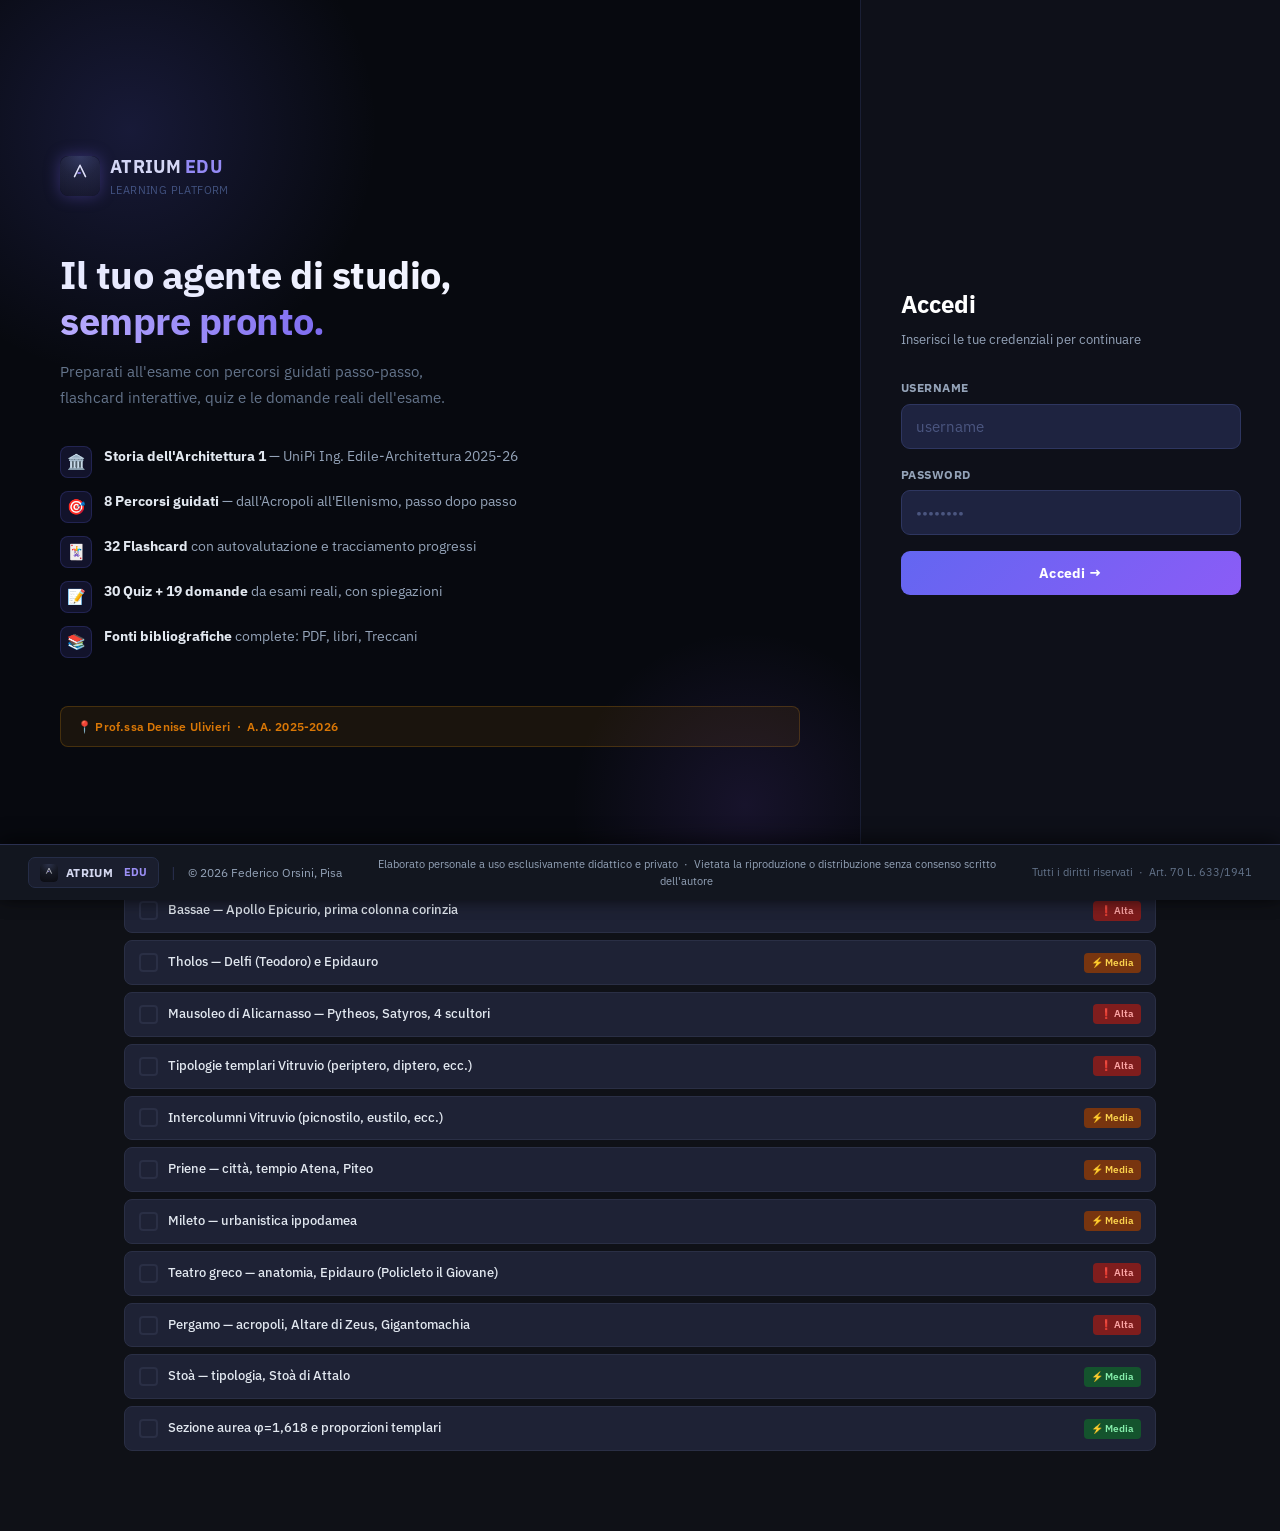
==== commit ecc68603: "feat: add random motivational/ironic quote on home tab 12 rotating quotes themed around architecture" ====
--- a/index.html
+++ b/index.html
@@ -414,7 +414,22 @@
 
 const SH={};
 
-SH.home=`<div class="stat-grid">
+const MORALE=[
+  {e:"🏛️", t:"Oggi si studia l'Acropoli", b:"Perché andarci in vacanza quando puoi studiarla alle 2 di notte?"},
+  {e:"😤", t:"Il Partenone non si costruì in un giorno", b:"Ma l'esame sì. Cioè no. Comunque, in bocca al lupo."},
+  {e:"🐌", t:"Piano piano si va lontano", b:"Anche Fidia ci mise anni. Tu hai meno tempo, però lui non aveva Netflix."},
+  {e:"🫠", t:"La sezione aurea non mente mai", b:"Purtroppo non può aiutarti con le date. Quelle devi impararle tu."},
+  {e:"☕", t:"Un caffè, un colonnato, un sogno", b:"Gli ordini architettonici sono solo 5. Il tuo caffè è già il terzo. Equilibrio."},
+  {e:"🎯", t:"Mira al capitello, non al fusto", b:"Ovvero: studia i dettagli che fa domande sui dettagli."},
+  {e:"🤌", t:"Gli antichi greci studiavano senza Notion", b:"E guarda com'è andata. Imita il metodo, non l'abbigliamento."},
+  {e:"😅", t:"L'Ellenismo fu un periodo di diffusione culturale", b:"Anche tu stai diffondendo cultura. Nel panico pre-esame."},
+  {e:"🏺", t:"Ogni edificio ha una storia", b:"La tua storia è: apertura app → studio → crollo → ripeti. Nobile percorso."},
+  {e:"🧱", t:"Mattone dopo mattone", b:"Così costruivano i Romani. Così studi tu. Lentamente ma (forse) solidamente."},
+  {e:"🌅", t:"L'alba della civiltà occidentale ti aspetta", b:"E anche la prof.ssa Ulivieri. Con un registro."},
+  {e:"📐", t:"La proporzione è tutto", b:"Anche tra ore di studio e ore di sonno. Attualmente il rapporto non è aureo."},
+];
+
+SH.home=`<div id="moraleBox"></div><div class="stat-grid">
   <div class="stat-card"><div class="stat-num green" id="s-done">0</div><div class="stat-label">Topic completati</div></div>
   <div class="stat-card"><div class="stat-num yellow">3</div><div class="stat-label">Periodi storici</div></div>
   <div class="stat-card"><div class="stat-num blue">18</div><div class="stat-label">Edifici chiave</div></div>
@@ -1263,6 +1278,8 @@
 }
 
 function renderHome(){
+  const mb=document.getElementById('moraleBox');
+  if(mb){const m=MORALE[Math.floor(Math.random()*MORALE.length)];mb.innerHTML=`<div class="morale-box"><div class="morale-emoji">${m.e}</div><div><div class="morale-title">${m.t}</div><div class="morale-text">${m.b}</div></div></div>`;}
   const tl=document.getElementById('topicList');
   if(!tl) return;
   tl.innerHTML='';
